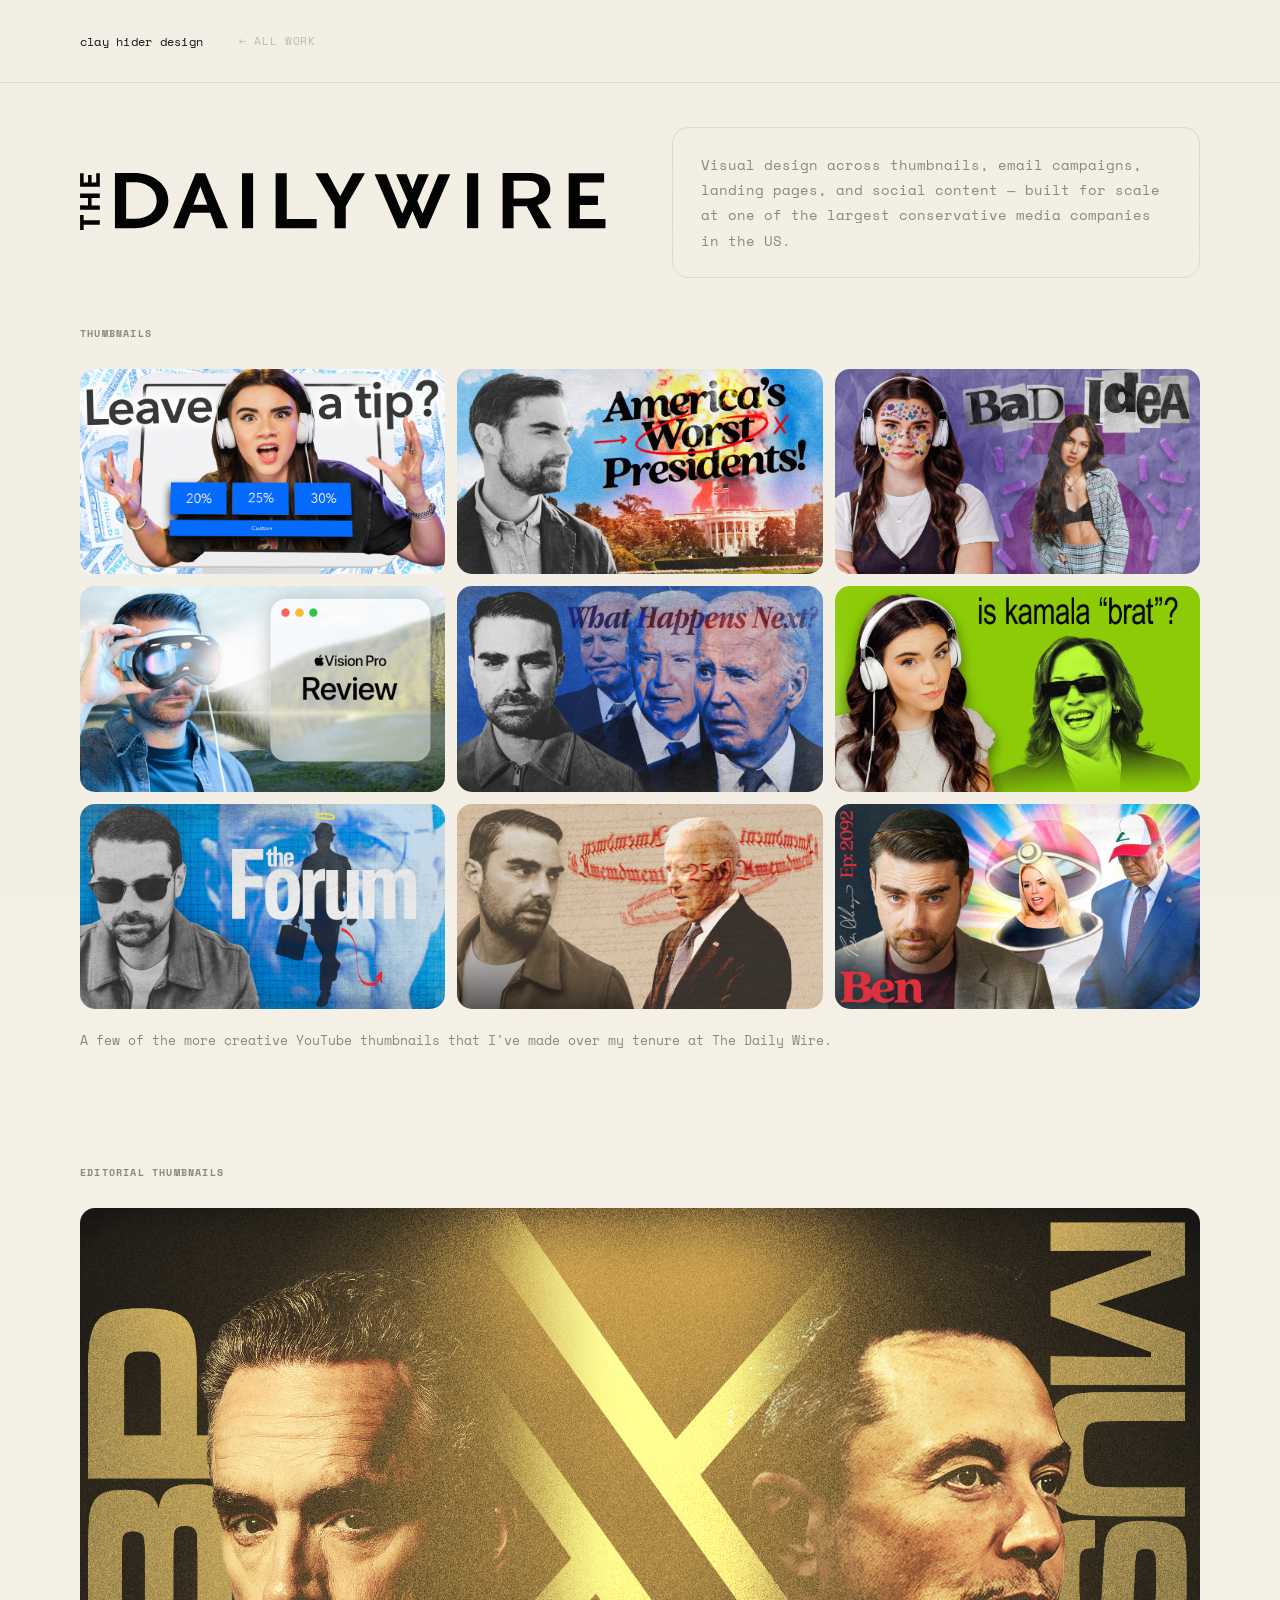
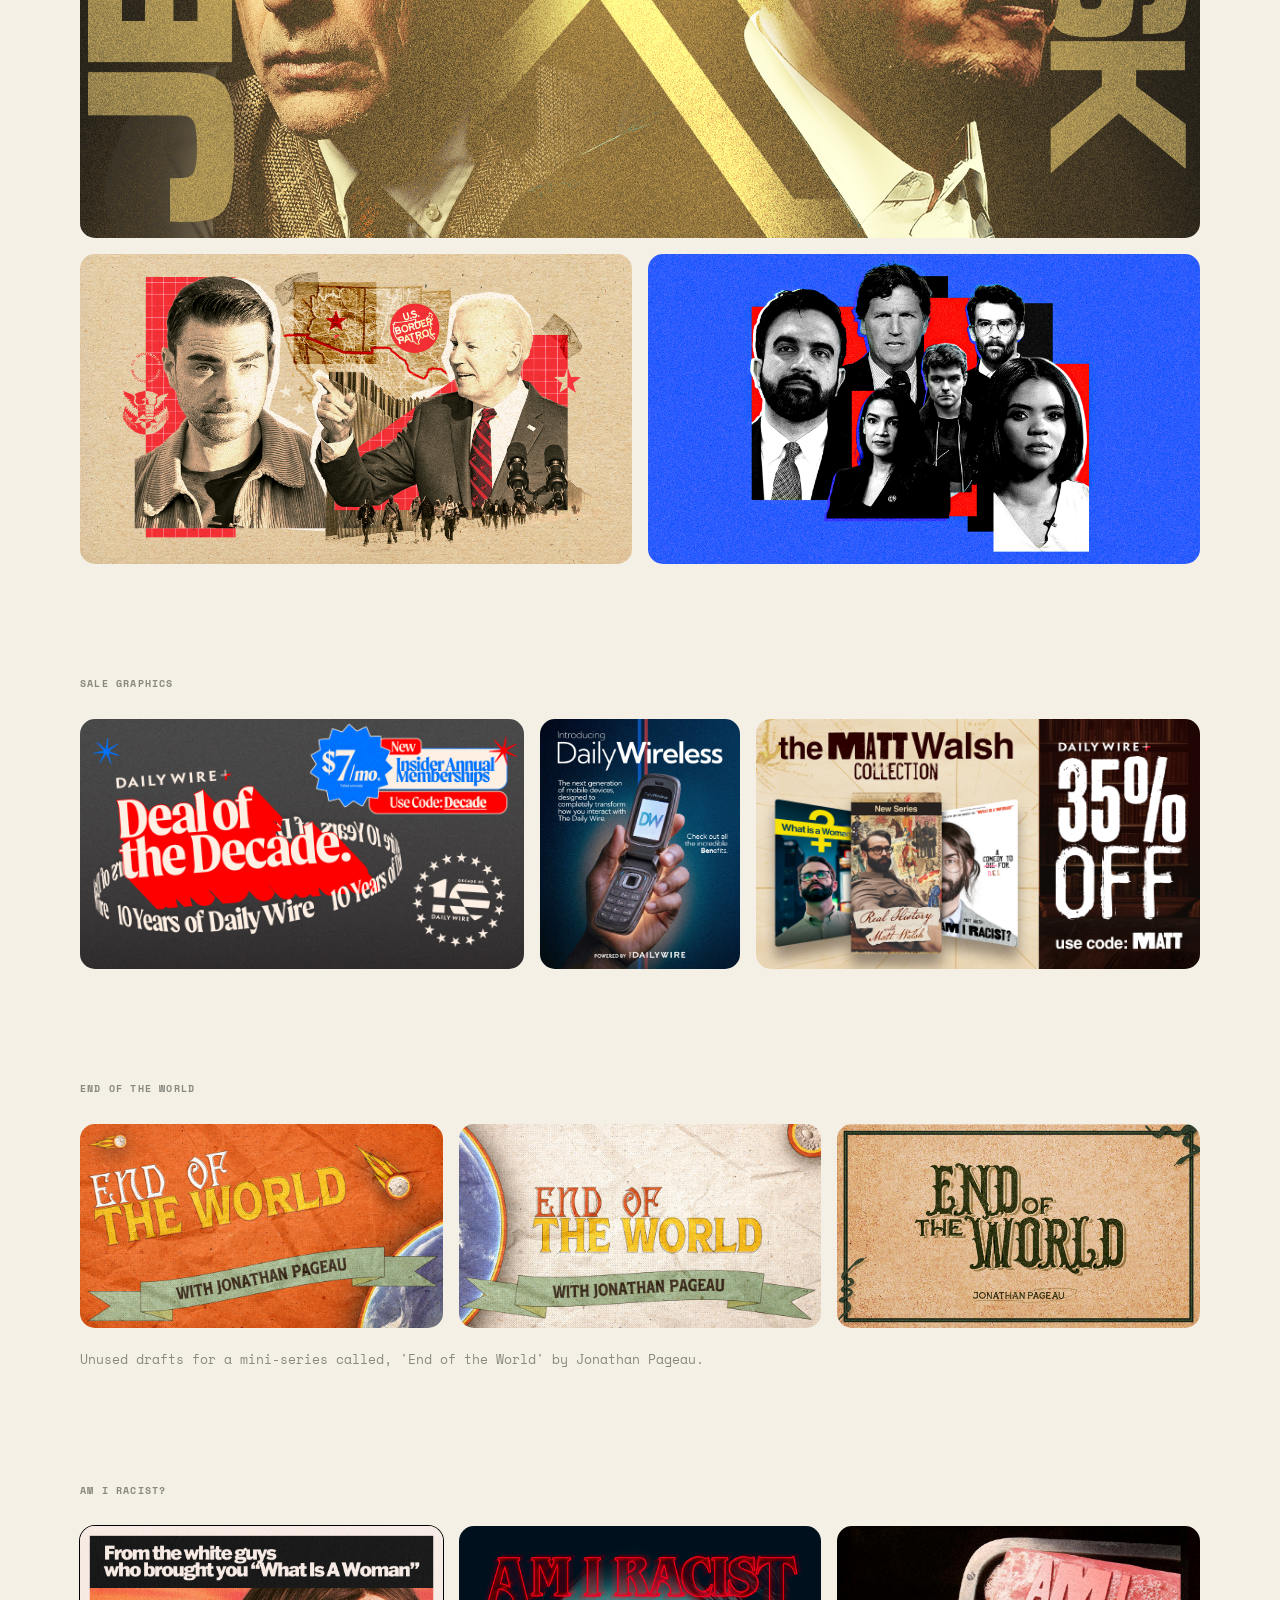
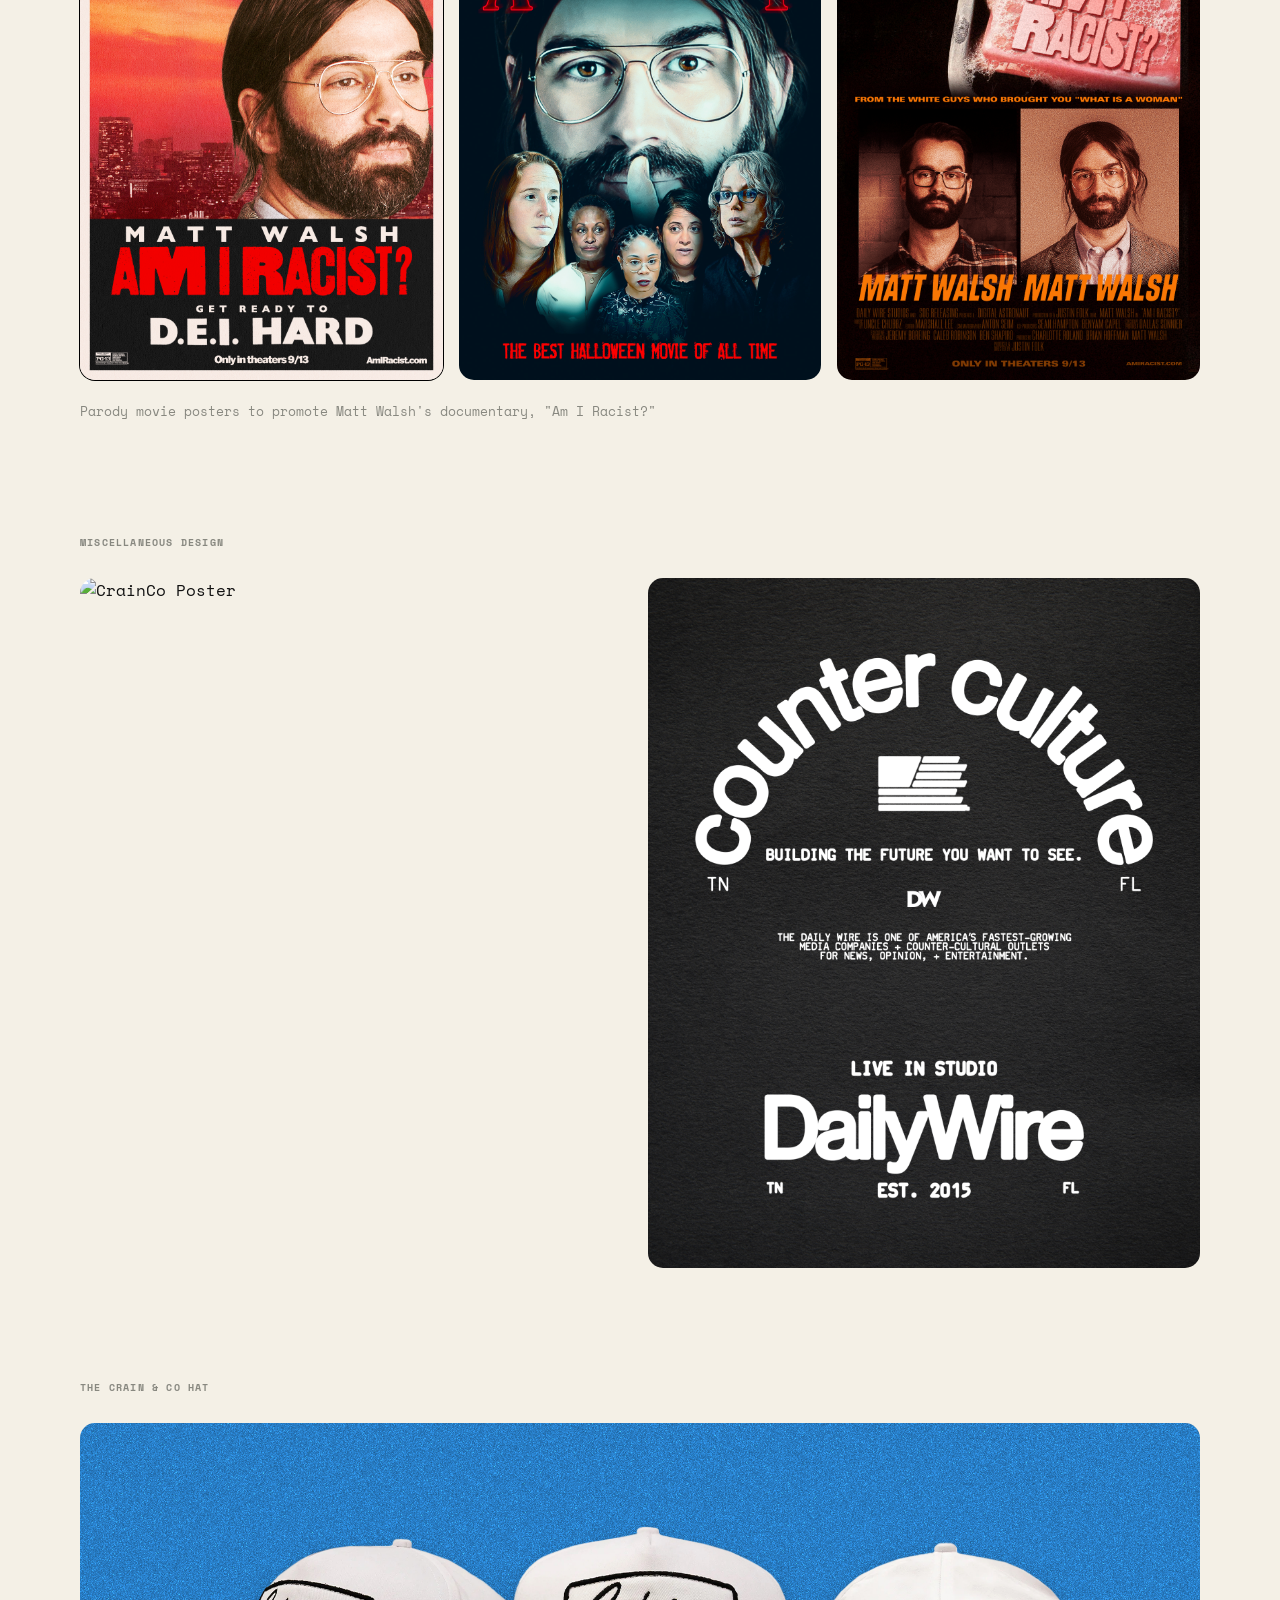
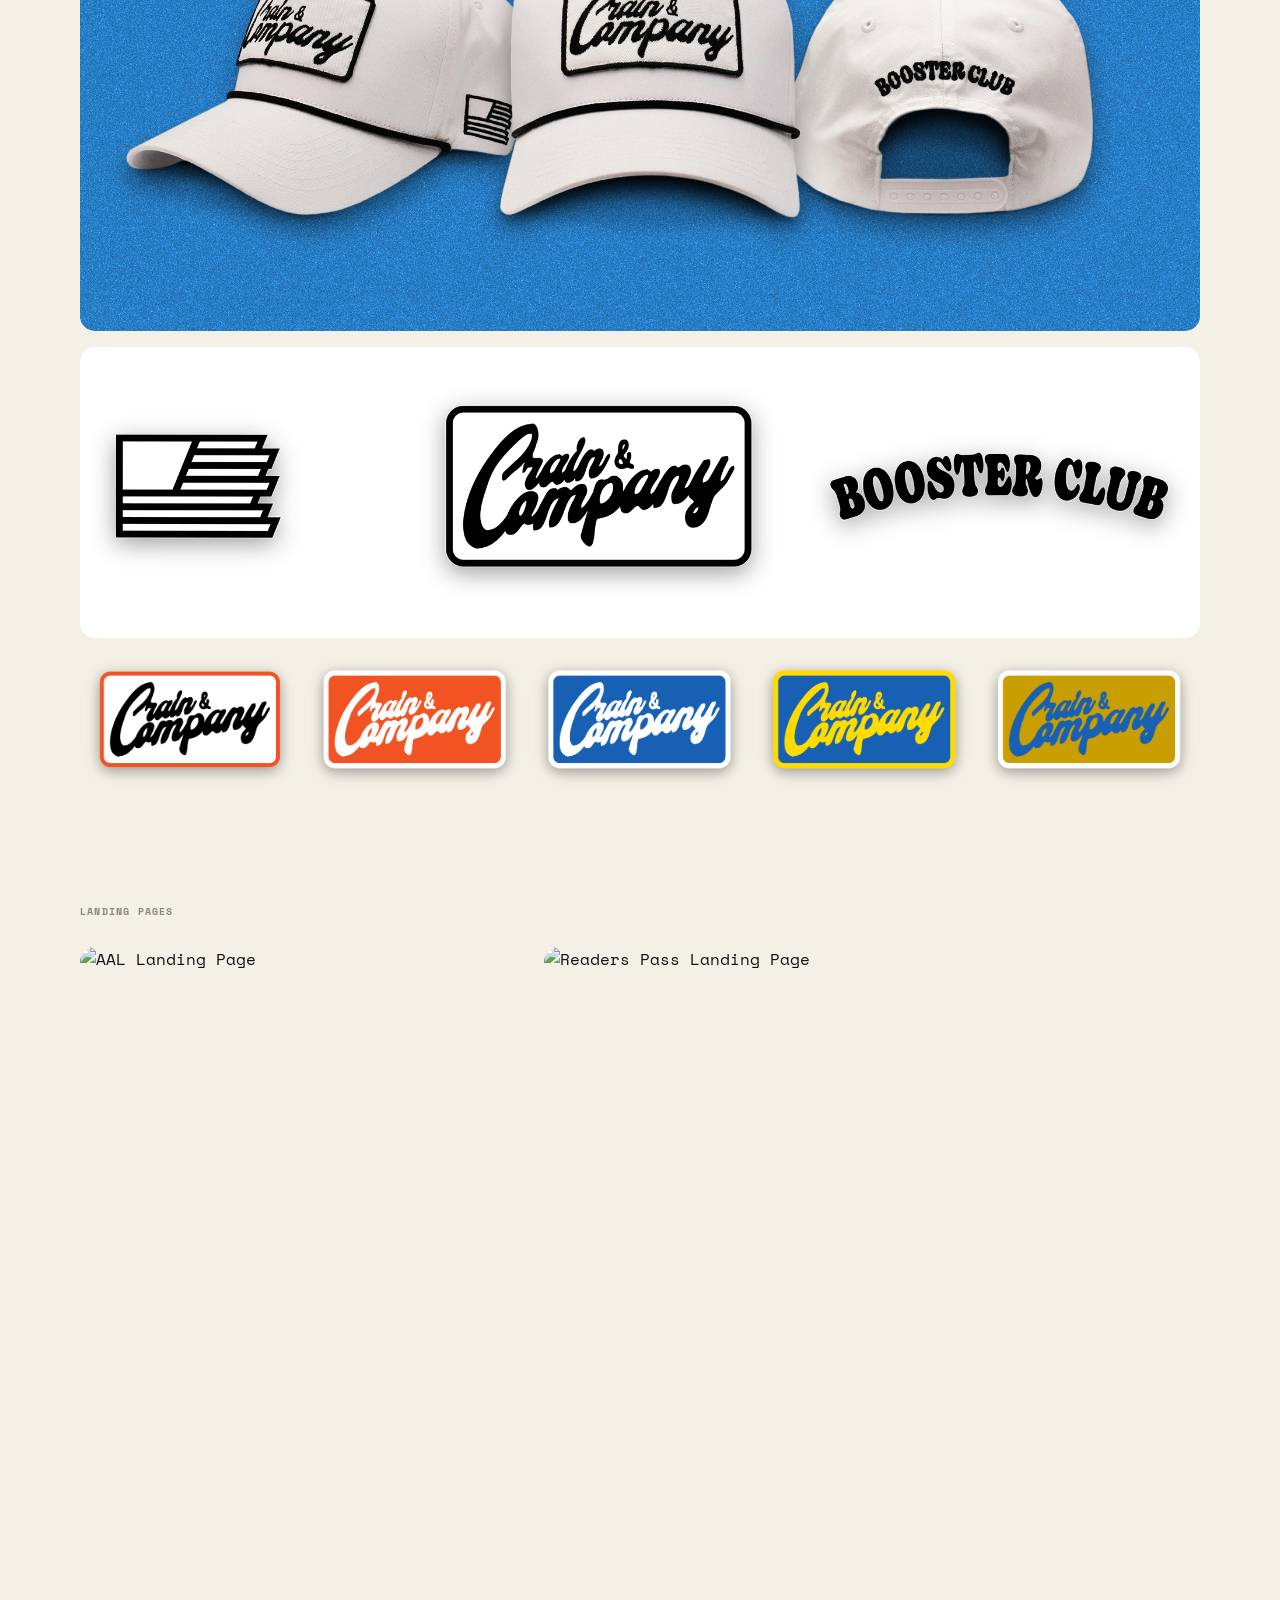
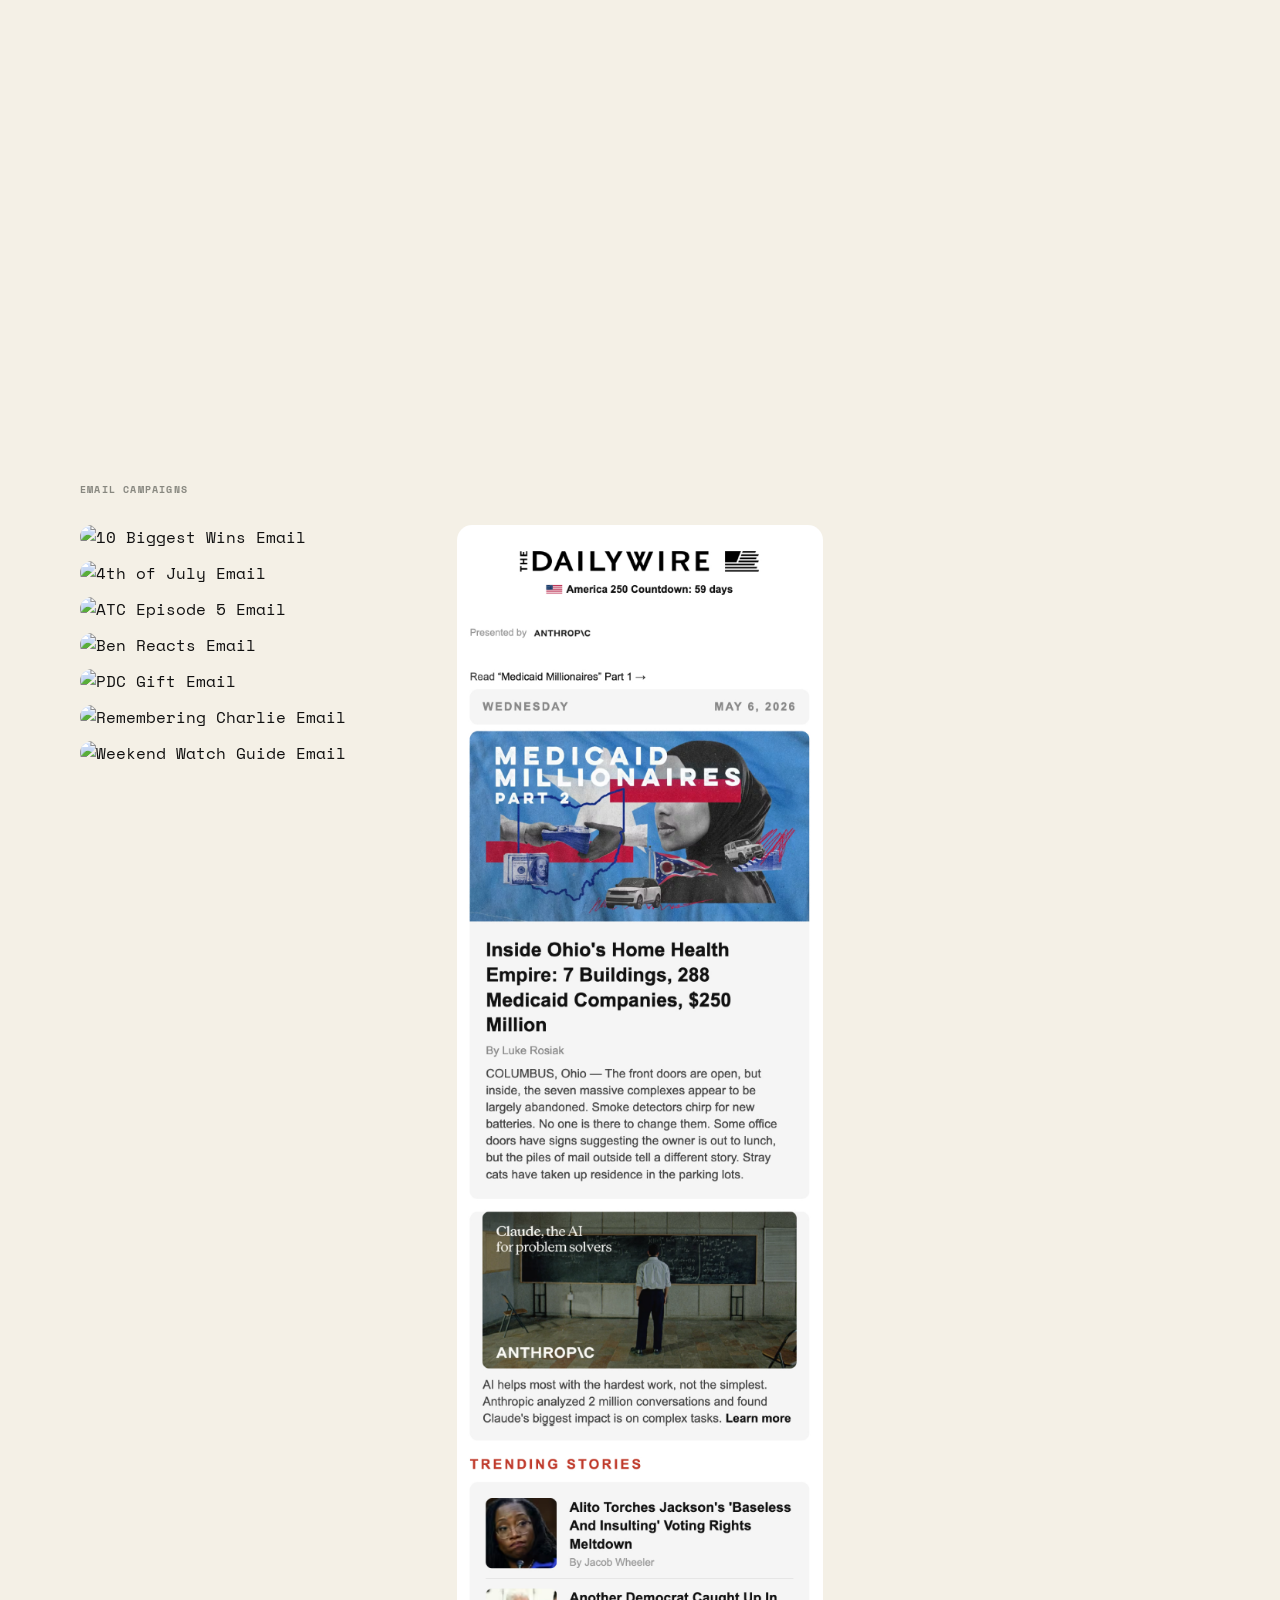
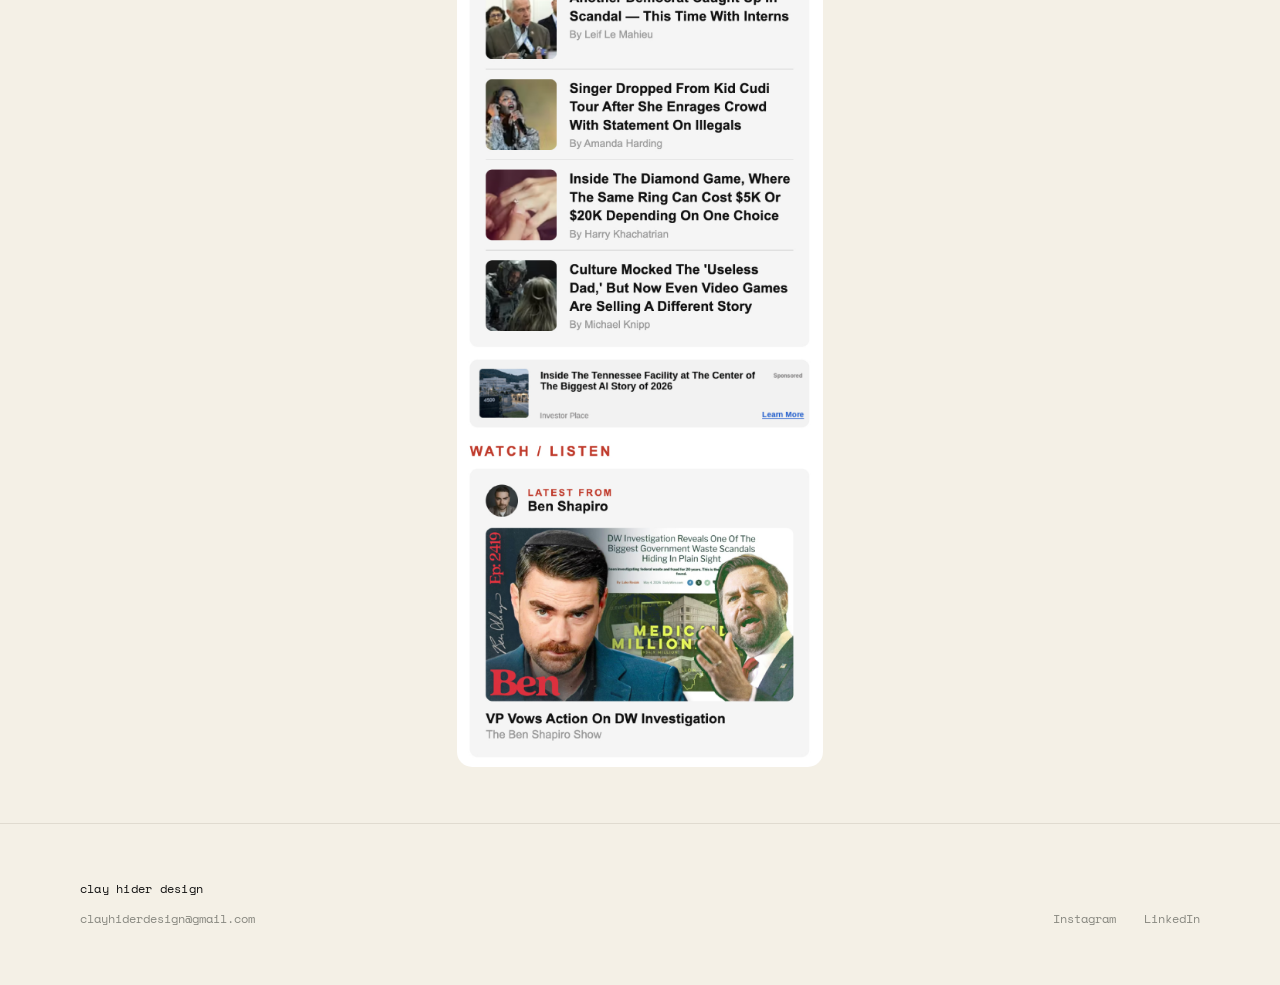
==== Daily-Wire/index.html @ 292cbc89 "05/11 Afternoon Edits" ====
<!DOCTYPE html>
<html lang="en">
<head>
  <meta charset="UTF-8">
  <meta name="viewport" content="width=device-width, initial-scale=1.0">
  <title>The Daily Wire — clay hider design</title>
  <link rel="stylesheet" href="../style.css?v=20">
</head>
<body>

  <nav>
    <div class="container">
      <div class="nav-left">
        <a href="../" class="nav-logo">clay hider design</a>
        <a href="../" class="nav-back">&#8592; All Work</a>
      </div>
    </div>
  </nav>

  <!-- Hero -->
  <div class="project-hero">
    <div class="container">
      <div class="project-hero-inner">
        <div>
          <img src="../Daily-Wire/DW-New-Logo.svg" alt="The Daily Wire" class="dw-hero-logo">
        </div>
        <div class="project-blurb-box">
          <p class="project-blurb">Visual design across thumbnails, email campaigns, landing pages, and social content — built for scale at one of the largest conservative media companies in the US.</p>
        </div>
      </div>
    </div>
  </div>

  <!-- Thumbnails -->
  <div class="project-section" id="thumbnails">
    <div class="container">
      <p class="section-label">Thumbnails</p>
      <div class="thumb-grid">
        <img src="../Daily-Wire/Thumbnails/BC-Tip%3F.jpg" alt="BC Tip" class="lb-trigger" data-gallery="thumbnails">
        <img src="../Daily-Wire/Thumbnails/FACTS%20-%20Ep%2010%20Worst%20Presidents-v2.jpg" alt="FACTS Worst Presidents" class="lb-trigger" data-gallery="thumbnails">
        <img src="../Daily-Wire/Thumbnails/BC-OliviaRodrigo.jpg" alt="BC Olivia Rodrigo" class="lb-trigger" data-gallery="thumbnails">
        <img src="../Daily-Wire/Thumbnails/BSS-AppleVision-v2.jpg" alt="BSS Apple Vision" class="lb-trigger" data-gallery="thumbnails">
        <img src="../Daily-Wire/Thumbnails/FACTS-Biden-v2.jpg" alt="FACTS Biden" class="lb-trigger" data-gallery="thumbnails">
        <img src="../Daily-Wire/Thumbnails/BC-brat.jpg" alt="BC Brat" class="lb-trigger" data-gallery="thumbnails">
        <img src="../Daily-Wire/Thumbnails/FACTS%20-%20Ep%209%20WEF-V1.jpg" alt="FACTS WEF" class="lb-trigger" data-gallery="thumbnails">
        <img src="../Daily-Wire/Thumbnails/FACTS-25thAmendment-v1.jpg" alt="FACTS 25th Amendment" class="lb-trigger" data-gallery="thumbnails">
        <img src="../Daily-Wire/Thumbnails/BSS-2092-v1.jpg" alt="BSS 2092" class="lb-trigger" data-gallery="thumbnails">
      </div>
      <p class="section-desc">A few of the more creative YouTube thumbnails that I've made over my tenure at The Daily Wire.</p>
    </div>
  </div>

  <!-- Editorial Thumbnails -->
  <div class="project-section">
    <div class="container">
      <p class="section-label">Editorial Thumbnails</p>
      <img src="../Daily-Wire/Other%20Designs/JBPxMusk-16x9.jpg" alt="JBP x Musk" class="lb-trigger" data-gallery="editorial" style="margin-bottom: 16px;">
      <div class="grid-2">
        <img src="../Daily-Wire/Thumbnails/BSS-BorderEdit-v1.jpg" alt="BSS Border Edit" class="lb-trigger" data-gallery="editorial" style="margin-bottom: 0;">
        <img src="../Daily-Wire/Thumbnails/BSS-050626.jpg" alt="BSS 050626" class="lb-trigger" data-gallery="editorial" style="margin-bottom: 0;">
      </div>
    </div>
  </div>

  <!-- Sale Graphics -->
  <div class="project-section">
    <div class="container">
      <p class="section-label">Sale Graphics</p>
      <div class="scroll-section">
        <button class="scroll-arrow prev" aria-label="Previous">&#8249;</button>
        <div class="scroll-row sale-scroll-row" style="display: flex; gap: 16px;">
          <img src="../Daily-Wire/Other%20Designs/DOTD-IA-16x9-wCode.jpg" alt="DOTD 16x9" class="lb-trigger" data-gallery="other" style="flex: 80 1 0%; aspect-ratio: 16/9; object-fit: cover; min-width: 0; margin-bottom: 0;">
          <img src="../Daily-Wire/Other%20Designs/DailyWireless-4x5.jpg" alt="Daily Wireless" class="lb-trigger" data-gallery="other" style="flex: 36 1 0%; aspect-ratio: 4/5; object-fit: cover; min-width: 0; margin-bottom: 0;">
          <img src="../Daily-Wire/Other%20Designs/MW-Bundle-Sale2.png" alt="MW Bundle Sale" class="lb-trigger" data-gallery="other" style="flex: 80 1 0%; aspect-ratio: 16/9; object-fit: cover; min-width: 0; margin-bottom: 0;">
        </div>
        <button class="scroll-arrow next" aria-label="Next">&#8250;</button>
      </div>
    </div>
  </div>

  <!-- End of the World -->
  <div class="project-section">
    <div class="container">
      <p class="section-label">End of the World</p>
      <div class="scroll-section">
        <button class="scroll-arrow prev" aria-label="Previous">&#8249;</button>
        <div class="grid-3 scroll-row">
          <img src="../Daily-Wire/Other%20Designs/EOTW_V1_EDIT1.jpg" alt="End of the World V1" class="lb-trigger" data-gallery="other" style="margin-bottom: 0;">
          <img src="../Daily-Wire/Other%20Designs/EOTW_V1_EDIT3.jpg" alt="End of the World V1 Edit 3" class="lb-trigger" data-gallery="other" style="margin-bottom: 0;">
          <img src="../Daily-Wire/Other%20Designs/EOTW_V2.jpg" alt="End of the World V2" class="lb-trigger" data-gallery="other" style="margin-bottom: 0;">
        </div>
        <button class="scroll-arrow next" aria-label="Next">&#8250;</button>
      </div>
      <p class="section-desc">Unused drafts for a mini-series called, 'End of the World' by Jonathan Pageau.</p>
    </div>
  </div>

  <!-- Am I Racist? -->
  <div class="project-section">
    <div class="container">
      <p class="section-label">Am I Racist?</p>
      <div class="scroll-section">
        <button class="scroll-arrow prev" aria-label="Previous">&#8249;</button>
        <div class="grid-3 scroll-row">
          <img src="../Daily-Wire/Other%20Designs/AIR-DEIHard-4x5.jpg" alt="AIR DEI Hard" class="lb-trigger" data-gallery="other" style="margin-bottom: 0; box-shadow: 0 0 0 1px #000;">
          <img src="../Daily-Wire/Other%20Designs/AIR-StrangerThings-4x5.jpg" alt="AIR Stranger Things" class="lb-trigger" data-gallery="other" style="margin-bottom: 0;">
          <img src="../Daily-Wire/Other%20Designs/AIR-FightClub-4x5.jpg" alt="AIR Fight Club" class="lb-trigger" data-gallery="other" style="margin-bottom: 0;">
        </div>
        <button class="scroll-arrow next" aria-label="Next">&#8250;</button>
      </div>
      <p class="section-desc">Parody movie posters to promote Matt Walsh's documentary, "Am I Racist?"</p>
    </div>
  </div>

  <!-- Miscellaneous -->
  <div class="project-section">
    <div class="container">
      <p class="section-label">Miscellaneous Design</p>
      <div class="grid-2">
        <img src="../Daily-Wire/Other%20Designs/CrainCo-Poster-4x5.jpg" alt="CrainCo Poster" class="lb-trigger" data-gallery="other" style="margin-bottom: 0;">
        <img src="../Daily-Wire/Other%20Designs/DW-CounterCulture.jpg" alt="DW Counter Culture" class="lb-trigger" data-gallery="other" style="margin-bottom: 0;">
      </div>
    </div>
  </div>

  <!-- Crain & Co -->
  <div class="project-section" id="crain-co">
    <div class="container">
      <p class="section-label">The Crain &amp; Co Hat</p>
      <img src="../Daily-Wire/Crain%20%26%20Co%20Hat%20Design/CrainCo-Mockup.png" alt="Crain &amp; Co Hat Mockup" class="project-img-full lb-trigger" data-gallery="other" style="margin-bottom: 16px;">
      <img src="../Daily-Wire/Crain%20%26%20Co%20Hat%20Design/CrainCo-Logos.png" alt="Crain &amp; Co Logos" class="project-img-full lb-trigger" data-gallery="other" style="margin-bottom: 16px;">
      <img src="../Daily-Wire/Crain%20%26%20Co%20Hat%20Design/CrainCo-Colors.png" alt="Crain &amp; Co Colors" class="project-img-full lb-trigger" data-gallery="other">
    </div>
  </div>

  <!-- Landing Pages -->
  <div class="project-section">
    <div class="container">
      <p class="section-label">Landing Pages</p>
      <div style="display: flex; gap: 16px;">
        <img src="../Daily-Wire/Landing%20Pages/AAL-LandingPage.png" alt="AAL Landing Page" class="lb-trigger" data-gallery="landing" style="flex: 4379 1 0%; aspect-ratio: 0.4379; object-fit: cover; min-width: 0; margin-bottom: 0;">
        <img src="../Daily-Wire/Landing%20Pages/ReadersPass-LandingPage.png" alt="Readers Pass Landing Page" class="lb-trigger" data-gallery="landing" style="flex: 6414 1 0%; aspect-ratio: 0.6414; object-fit: cover; min-width: 0; margin-bottom: 0;">
      </div>
    </div>
  </div>

  <!-- Email Campaigns -->
  <div class="project-section" id="emails">
    <div class="container">
      <p class="section-label">Email Campaigns</p>
      <div class="masonry-grid">
        <img src="../Daily-Wire/Emails/10-Biggest-Wins-Email1.png" alt="10 Biggest Wins Email" class="lb-trigger" data-gallery="emails">
        <img src="../Daily-Wire/Emails/4th%20of%20July%20-%200707%209am.png" alt="4th of July Email" class="lb-trigger" data-gallery="emails">
        <img src="../Daily-Wire/Emails/ATC-Ep5-Email.png" alt="ATC Episode 5 Email" class="lb-trigger" data-gallery="emails">
        <img src="../Daily-Wire/Emails/BenReacts-0623-Email.png" alt="Ben Reacts Email" class="lb-trigger" data-gallery="emails">
        <img src="../Daily-Wire/Emails/PDC-Ep1%2B2-Gift.png" alt="PDC Gift Email" class="lb-trigger" data-gallery="emails">
        <img src="../Daily-Wire/Emails/Remembering-Charlie-v1.png" alt="Remembering Charlie Email" class="lb-trigger" data-gallery="emails">
        <img src="../Daily-Wire/Emails/Weekend%20Watch%20Guide%2009-06.png" alt="Weekend Watch Guide Email" class="lb-trigger" data-gallery="emails">
        <img src="../Daily-Wire/Emails/DW-Newsletter.png" alt="DW Newsletter" class="lb-trigger" data-gallery="emails">
      </div>
    </div>
  </div>

  <!-- Footer -->
  <footer>
    <div class="container">
      <div>
        <span class="footer-name">clay hider design</span>
        <a href="mailto:clayhiderdesign@gmail.com" class="footer-email">clayhiderdesign@gmail.com</a>
      </div>
      <ul class="footer-links">
        <li><a href="https://www.instagram.com/clayhider/" target="_blank" rel="noopener">Instagram</a></li>
        <li><a href="https://www.linkedin.com/in/clay-hider" target="_blank" rel="noopener">LinkedIn</a></li>
      </ul>
    </div>
  </footer>

  <!-- Lightbox -->
  <div id="lightbox">
    <div id="lb-overlay"></div>
    <button id="lb-close">&#215;</button>
    <button id="lb-prev">&#8249;</button>
    <button id="lb-next">&#8250;</button>
    <img id="lb-img" src="" alt="">
  </div>

  <script>
    (function () {
      // ── Lightbox ──
      var lb      = document.getElementById('lightbox');
      var lbImg   = document.getElementById('lb-img');
      var lbClose = document.getElementById('lb-close');
      var lbPrev  = document.getElementById('lb-prev');
      var lbNext  = document.getElementById('lb-next');

      var galleries = {};
      document.querySelectorAll('.lb-trigger').forEach(function (img) {
        var g = img.dataset.gallery;
        if (!galleries[g]) galleries[g] = [];
        galleries[g].push(img);
      });

      var currentGallery = [];
      var currentIndex   = 0;

      function open(gallery, index) {
        currentGallery = gallery;
        currentIndex   = index;
        lbImg.src      = currentGallery[currentIndex].src;
        lb.style.display = 'flex';
        document.body.style.overflow = 'hidden';
      }

      function close() {
        lb.style.display = 'none';
        document.body.style.overflow = '';
        lbImg.src = '';
      }

      function step(dir) {
        currentIndex = (currentIndex + dir + currentGallery.length) % currentGallery.length;
        lbImg.src    = currentGallery[currentIndex].src;
      }

      Object.keys(galleries).forEach(function (key) {
        galleries[key].forEach(function (img, i) {
          img.addEventListener('click', function () { open(galleries[key], i); });
        });
      });

      document.getElementById('lb-overlay').addEventListener('click', close);
      lbClose.addEventListener('click', close);
      lbPrev.addEventListener('click', function () { step(-1); });
      lbNext.addEventListener('click', function () { step(1); });

      document.addEventListener('keydown', function (e) {
        if (lb.style.display !== 'flex') return;
        if (e.key === 'Escape')      close();
        if (e.key === 'ArrowLeft')   step(-1);
        if (e.key === 'ArrowRight')  step(1);
      });

      // ── Scroll section arrows ──
      document.querySelectorAll('.scroll-section').forEach(function (section) {
        var row  = section.querySelector('.scroll-row');
        var prev = section.querySelector('.prev');
        var next = section.querySelector('.next');
        if (!row || !prev || !next) return;

        function scrollAmt() {
          var first = row.querySelector('img');
          return first ? first.getBoundingClientRect().width + 12 : row.offsetWidth * 0.8;
        }

        prev.addEventListener('click', function () {
          row.scrollBy({ left: -scrollAmt(), behavior: 'smooth' });
        });
        next.addEventListener('click', function () {
          row.scrollBy({ left: scrollAmt(), behavior: 'smooth' });
        });
      });
    })();
  </script>

</body>
</html>
---- style.css ----
@import url('https://fonts.googleapis.com/css2?family=Space+Mono:wght@400;700&display=swap');

*, *::before, *::after {
  box-sizing: border-box;
  margin: 0;
  padding: 0;
}

:root {
  --bg: #F4F0E6;
  --text: #111111;
  --muted: #888880;
  --placeholder: #D8D3C8;
  --placeholder-dark: #C2BDB2;
  --border: #E0DBD0;
}

html {
  font-family: 'Space Mono', monospace;
  background: var(--bg);
  color: var(--text);
  -webkit-font-smoothing: antialiased;
  -moz-osx-font-smoothing: grayscale;
  scroll-behavior: smooth;
}

body {
  min-height: 100vh;
}

/* Grain overlay */
body::after {
  content: '';
  position: fixed;
  inset: 0;
  pointer-events: none;
  z-index: 9999;
  opacity: 0.04;
  background-image: url("data:image/svg+xml,<svg xmlns='http://www.w3.org/2000/svg' width='256' height='256'><filter id='n'><feTurbulence type='fractalNoise' baseFrequency='0.75' numOctaves='4' stitchTiles='stitch'/></filter><rect width='256' height='256' filter='url(%23n)'/></svg>");
}

.container {
  max-width: 1280px;
  margin: 0 auto;
  padding: 0 80px;
}

/* ── Nav ── */
nav {
  padding: 28px 0;
  border-bottom: 1px solid var(--border);
}

nav .container {
  display: flex;
  justify-content: space-between;
  align-items: center;
}

.nav-logo {
  font-size: 12px;
  font-weight: 400;
  letter-spacing: 0.02em;
  text-decoration: none;
  color: var(--text);
  text-transform: lowercase;
}

.nav-links {
  display: flex;
  gap: 36px;
  list-style: none;
}

.nav-links a {
  font-size: 12px;
  font-weight: 400;
  color: var(--muted);
  text-decoration: none;
  transition: color 0.2s ease;
}

.nav-links a:hover { color: var(--text); }

/* ── Labels ── */
.eyebrow {
  font-size: 10px;
  font-weight: 400;
  letter-spacing: 0.12em;
  text-transform: uppercase;
  color: var(--muted);
}

/* ── Hero ── */
.hero {
  padding: 56px 0 0;
}

.hero-text {
  padding-bottom: 36px;
}

.hero .eyebrow {
  margin-bottom: 20px;
}

.hero-name {
  font-size: clamp(48px, 6vw, 88px);
  font-weight: 700;
  letter-spacing: -0.02em;
  line-height: 1.0;
  margin-bottom: 28px;
  text-transform: lowercase;
}

.hero-bio {
  font-size: 13px;
  font-weight: 400;
  color: var(--muted);
  max-width: 360px;
  line-height: 1.9;
}

/* ── Card Hero ── */
.hero-cards-outer {
  margin-right: -80px;
  -webkit-mask-image: linear-gradient(to right, black calc(100% - 80px), transparent 100%);
  mask-image: linear-gradient(to right, black calc(100% - 80px), transparent 100%);
}

.hero-cards {
  display: flex;
  gap: 14px;
  overflow-x: auto;
  scroll-snap-type: x mandatory;
  -webkit-overflow-scrolling: touch;
  scrollbar-width: none;
  padding: 20px 80px 48px 0;
}

.hero-cards::-webkit-scrollbar { display: none; }

.hc-card {
  flex: 0 0 260px;
  scroll-snap-align: start;
  background: #fff;
  border: 1.5px solid rgba(0,0,0,0.13);
  border-radius: 18px;
  padding: 10px 10px 13px;
  text-decoration: none;
  color: var(--text);
  display: block;
  transition: transform 0.4s cubic-bezier(0.23, 1, 0.32, 1);
  will-change: transform;
}

.hc-photo {
  border-radius: 10px;
  overflow: hidden;
  width: 100%;
  aspect-ratio: 4 / 3;
}

.hc-photo img {
  width: 100%;
  height: 100%;
  object-fit: cover;
  display: block;
  transition: transform 0.45s cubic-bezier(0.23, 1, 0.32, 1);
}


.hc-label {
  display: block;
  font-size: 10px;
  font-weight: 700;
  letter-spacing: 0.06em;
  text-transform: uppercase;
  text-align: center;
  margin-top: 9px;
  color: var(--text);
  white-space: nowrap;
  overflow: hidden;
  text-overflow: ellipsis;
}

/* ── Pile (kept for later) ── */
.hero-pile {
  position: relative;
  height: 520px;
  cursor: default;
}

.pile-card {
  position: absolute;
  left: var(--x);
  top: var(--y);
  width: var(--w);
  aspect-ratio: var(--aspect);
  z-index: var(--z);
  transform: rotate(var(--rot));
  transform-origin: center center;
  transition:
    transform 0.4s cubic-bezier(0.23, 1, 0.32, 1),
    box-shadow 0.4s cubic-bezier(0.23, 1, 0.32, 1);
  text-decoration: none;
  color: var(--text);
  display: block;
}

.pile-card:hover {
  transform: rotate(calc(var(--rot) * 0.15)) scale(1.07) translateY(-6px);
  z-index: 100;
  box-shadow: 0 20px 60px rgba(0, 0, 0, 0.14);
}

.pile-card-face {
  width: 100%;
  height: 100%;
  background: var(--placeholder);
  border-radius: 15px;
  object-fit: cover;
  display: block;
}

.pile-card-label {
  display: block;
  margin-top: 7px;
  font-size: 10px;
  letter-spacing: 0.06em;
  color: var(--muted);
  white-space: nowrap;
  overflow: hidden;
  text-overflow: ellipsis;
  opacity: 0;
  transform: translateY(4px);
  transition: opacity 0.3s ease, transform 0.3s ease;
}

.pile-card:hover .pile-card-label {
  opacity: 1;
  transform: translateY(0);
}

/* ── Sections ── */
.section {
  padding: 48px 0;
}

.section-header {
  display: flex;
  align-items: center;
  justify-content: space-between;
  margin-bottom: 40px;
}

/* ── Project Cards ── */
.projects-grid {
  display: grid;
  grid-template-columns: 1fr;
  gap: 12px;
}

.project-card {
  text-decoration: none;
  color: var(--text);
  display: block;
  cursor: pointer;
}

.card-thumb-wrap {
  position: relative;
  border-radius: 15px;
  overflow: hidden;
}

.card-thumb {
  background: var(--placeholder);
  width: 100%;
  height: 220px;
  margin-bottom: 0;
  border-radius: 0;
  transition: transform 0.4s cubic-bezier(0.23, 1, 0.32, 1);
  display: block;
  object-fit: cover;
}

.project-card:hover .card-thumb {
  transform: scale(1.03);
}

.card-overlay {
  position: absolute;
  bottom: 0;
  left: 0;
  right: 0;
  padding: 28px 20px 20px;
  background: linear-gradient(to top, rgba(0,0,0,0.72) 0%, transparent 100%);
}

.card-meta {
  font-size: 10px;
  font-weight: 400;
  letter-spacing: 0.1em;
  text-transform: uppercase;
  color: rgba(255, 255, 255, 0.6);
  margin-bottom: 5px;
}

.card-title {
  font-size: 14px;
  font-weight: 700;
  letter-spacing: 0;
  line-height: 1.4;
  color: #fff;
}

/* ── Logo Grid ── */
.logo-grid {
  display: grid;
  grid-template-columns: repeat(3, 1fr);
  gap: 12px;
  max-width: 920px;
  margin: 0 auto;
}

.logo-cell {
  border-radius: 15px;
  aspect-ratio: 1;
  display: flex;
  align-items: center;
  justify-content: center;
  padding: 52px;
  overflow: hidden;
  transition: transform 0.25s ease;
  cursor: default;
}

.logo-cell:hover {
  transform: scale(1.05);
}

.logo-img {
  width: 100%;
  height: 100%;
  object-fit: contain;
  mix-blend-mode: multiply;
}

/* ── Footer ── */
footer {
  padding: 56px 0;
  border-top: 1px solid var(--border);
}

footer .container {
  display: flex;
  justify-content: space-between;
  align-items: flex-end;
}

.footer-name {
  font-size: 12px;
  font-weight: 400;
  letter-spacing: 0.02em;
  text-transform: lowercase;
  display: block;
  margin-bottom: 8px;
}

.footer-email {
  font-size: 12px;
  color: var(--muted);
  text-decoration: none;
  transition: color 0.2s;
}

.footer-email:hover { color: var(--text); }

.footer-links {
  display: flex;
  gap: 28px;
  list-style: none;
}

.footer-links a {
  font-size: 12px;
  color: var(--muted);
  text-decoration: none;
  transition: color 0.2s;
}

.footer-links a:hover { color: var(--text); }

/* ── Project Pages ── */
.project-hero {
  padding: 44px 0 48px;
}

.project-section {
  padding: 40px 0;
}

.project-hero + .project-section {
  padding-top: 0;
}

/* ── Nav back link (project pages) ── */
.nav-left {
  display: flex;
  align-items: center;
  gap: 24px;
}

.nav-back {
  font-size: 11px;
  letter-spacing: 0.06em;
  text-transform: uppercase;
  color: var(--muted);
  text-decoration: none;
  padding: 5px 12px;
  border-radius: 20px;
  opacity: 0.5;
  transition: background 0.2s ease, color 0.2s ease, opacity 0.2s ease;
}

.nav-back:hover {
  background: rgba(0, 0, 0, 0.07);
  color: var(--text);
  opacity: 1;
}

/* ── Project hero two-column ── */
.project-hero-inner {
  display: grid;
  grid-template-columns: 1fr 1fr;
  gap: 64px;
  align-items: center;
}

.back-link {
  display: inline-flex;
  align-items: center;
  gap: 8px;
  font-size: 12px;
  color: var(--muted);
  text-decoration: none;
  margin-bottom: 56px;
  transition: color 0.2s;
}

.back-link:hover { color: var(--text); }

.project-title {
  font-size: clamp(52px, 7.5vw, 96px);
  font-weight: 700;
  letter-spacing: -0.02em;
  line-height: 1.05;
  margin-bottom: 28px;
}

.project-blurb {
  font-size: 14px;
  color: var(--muted);
  max-width: 520px;
  line-height: 1.8;
}

/* DW hero logo */
.dw-hero-logo {
  display: block;
  width: 100%;
  height: auto;
}

/* RH hero logo */
.rh-hero-logo {
  display: block;
  width: 100%;
  max-width: 280px;
  height: auto;
}

/* TC hero logo */
.tc-hero-logo {
  display: block;
  height: 48px;
  width: auto;
  max-width: 100%;
}

/* PBEC hero logo */
.pbec-hero-logo {
  display: block;
  height: 64px;
  width: auto;
  max-width: 100%;
}

/* Outlined blurb box */
.project-blurb-box {
  border: 1px solid var(--border);
  border-radius: 16px;
  padding: 24px 28px;
}

.project-section {
  padding: 56px 0;
}

.section-label {
  font-size: 10px;
  font-weight: 700;
  letter-spacing: 0.12em;
  text-transform: uppercase;
  color: var(--muted);
  margin-bottom: 28px;
}

/* Placeholder shapes */
.ph-full {
  background: var(--placeholder);
  width: 100%;
  aspect-ratio: 16 / 9;
  border-radius: 15px;
}

.ph-43 {
  background: var(--placeholder);
  width: 100%;
  aspect-ratio: 4 / 3;
  border-radius: 15px;
}

.ph-11 {
  background: var(--placeholder);
  width: 100%;
  aspect-ratio: 1;
  border-radius: 15px;
}

.ph-tall {
  background: var(--placeholder);
  width: 100%;
  aspect-ratio: 9 / 16;
  border-radius: 15px;
}

.grid-2 {
  display: grid;
  grid-template-columns: 1fr 1fr;
  gap: 16px;
}

.grid-3 {
  display: grid;
  grid-template-columns: repeat(3, 1fr);
  gap: 16px;
}

/* ── Brand Foundation ── */
.brand-marks-panel {
  display: flex;
  align-items: stretch;
  gap: 12px;
  margin-bottom: 40px;
}

.brand-mark-item {
  flex: 1;
  background: #F0E7D6;
  border-radius: 15px;
  padding: 40px 24px 28px;
  display: flex;
  flex-direction: column;
  align-items: center;
  gap: 24px;
}

.brand-mark-img-wrap {
  display: flex;
  align-items: center;
  justify-content: center;
  height: 88px;
  flex: 1;
}

.brand-mark-img {
  max-height: 88px;
  max-width: 140px;
  width: auto;
  filter: brightness(0) saturate(100%) invert(20%) sepia(96%) saturate(700%) hue-rotate(192deg) brightness(90%);
}

.brand-mark-divider {
  display: none;
}

.brand-mark-label {
  font-size: 10px;
  font-weight: 400;
  letter-spacing: 0.1em;
  text-transform: uppercase;
  color: var(--muted);
}

.sub-label {
  font-size: 10px;
  font-weight: 700;
  letter-spacing: 0.12em;
  text-transform: uppercase;
  color: var(--muted);
  margin-bottom: 20px;
}

.brand-colors {
  display: grid;
  grid-template-columns: repeat(4, 1fr);
  gap: 12px;
}

.swatch-block {
  border-radius: 15px;
  aspect-ratio: 4 / 3;
  margin-bottom: 14px;
}

.swatch-name {
  font-size: 11px;
  font-weight: 700;
  letter-spacing: 0.06em;
  text-transform: uppercase;
  margin-bottom: 4px;
}

.swatch-hex {
  font-size: 11px;
  color: var(--muted);
  letter-spacing: 0.04em;
}

.project-img-full {
  width: 100%;
  border-radius: 15px;
  display: block;
  object-fit: cover;
}

.project-img-square {
  width: 100%;
  aspect-ratio: 1;
  border-radius: 15px;
  display: block;
  object-fit: cover;
  object-position: center center;
}

.project-img-story {
  width: 100%;
  aspect-ratio: 9 / 16;
  border-radius: 15px;
  display: block;
  object-fit: cover;
}

.project-img-site {
  width: 100%;
  aspect-ratio: 4 / 3;
  border-radius: 15px;
  display: block;
  object-fit: cover;
  object-position: top center;
}

.texture-item {
  display: flex;
  flex-direction: column;
  gap: 12px;
}

.texture-img {
  width: 100%;
  border-radius: 15px;
  display: block;
}

.icons-banner {
  background: #F0E7D6;
  border-radius: 15px;
  overflow: hidden;
}

.icons-banner-img {
  width: 100%;
  height: auto;
  display: block;
}

.coldbrew-banner {
  border-radius: 15px;
  height: 420px;
  overflow: hidden;
}

.coldbrew-banner-img {
  width: 100%;
  height: 100%;
  object-fit: cover;
  object-position: center 25%;
}

/* ── Thumbnail Grid (left-to-right) ── */
.thumb-grid {
  display: grid;
  grid-template-columns: repeat(3, 1fr);
  gap: 12px;
}

/* ── Masonry Grid (emails) ── */
.masonry-grid {
  columns: 3;
  column-gap: 12px;
}

.lb-trigger {
  width: 100%;
  display: block;
  border-radius: 15px;
  break-inside: avoid;
  cursor: pointer;
  transition: opacity 0.2s ease;
}

.lb-trigger:hover {
  opacity: 0.82;
}

/* masonry grid needs its own spacing */
.masonry-grid .lb-trigger {
  margin-bottom: 12px;
}

/* ── Lightbox ── */
#lightbox {
  display: none;
  position: fixed;
  inset: 0;
  z-index: 10000;
  align-items: center;
  justify-content: center;
}

#lb-overlay {
  position: absolute;
  inset: 0;
  background: rgba(0, 0, 0, 0.9);
}

#lb-img {
  position: relative;
  max-width: 88vw;
  max-height: 88vh;
  border-radius: 12px;
  z-index: 1;
  object-fit: contain;
}

#lb-close {
  position: absolute;
  top: 24px;
  right: 32px;
  z-index: 2;
  background: none;
  border: none;
  color: white;
  font-size: 40px;
  line-height: 1;
  cursor: pointer;
  opacity: 0.7;
  transition: opacity 0.2s;
}

#lb-close:hover { opacity: 1; }

#lb-prev,
#lb-next {
  position: absolute;
  top: 50%;
  transform: translateY(-50%);
  z-index: 2;
  background: rgba(255, 255, 255, 0.12);
  border: none;
  color: white;
  font-size: 36px;
  padding: 14px 20px;
  border-radius: 10px;
  cursor: pointer;
  opacity: 0.7;
  transition: opacity 0.2s, background 0.2s;
  font-family: inherit;
}

#lb-prev:hover,
#lb-next:hover {
  opacity: 1;
  background: rgba(255, 255, 255, 0.22);
}

#lb-prev { left: 28px; }
#lb-next { right: 28px; }

/* ── Section description ── */
.section-desc {
  font-size: 13px;
  color: var(--muted);
  line-height: 1.8;
  margin-top: 20px;
  margin-bottom: 0;
}

/* ── Mixed thumbnail grid (2-3-2-3-2) ── */
.thumb-grid-mixed {
  display: grid;
  grid-template-columns: repeat(6, 1fr);
  gap: 12px;
}

.thumb-grid-mixed img {
  margin-bottom: 0;
  width: 100%;
  display: block;
  border-radius: 15px;
  aspect-ratio: 16/9;
  object-fit: cover;
}

/* 2-wide rows: positions 1, 2, 6, 7, 11, 12 */
.thumb-grid-mixed img:nth-child(1),
.thumb-grid-mixed img:nth-child(2),
.thumb-grid-mixed img:nth-child(6),
.thumb-grid-mixed img:nth-child(7),
.thumb-grid-mixed img:nth-child(11),
.thumb-grid-mixed img:nth-child(12) { grid-column: span 3; }

/* 3-wide rows: positions 3, 4, 5, 8, 9, 10 */
.thumb-grid-mixed img:nth-child(3),
.thumb-grid-mixed img:nth-child(4),
.thumb-grid-mixed img:nth-child(5),
.thumb-grid-mixed img:nth-child(8),
.thumb-grid-mixed img:nth-child(9),
.thumb-grid-mixed img:nth-child(10) { grid-column: span 2; }

/* ── Horizontal scroll sections ── */
.scroll-section {
  position: relative;
}

.scroll-arrow {
  display: none;
  background: none;
  border: none;
  padding: 0;
  cursor: pointer;
}

/* ── Tablet: stack hero ── */
@media (max-width: 960px) {
  .project-hero-inner {
    grid-template-columns: 1fr;
    gap: 32px;
  }
}

/* ── Mobile ── */
@media (max-width: 768px) {
  .container {
    padding: 0 24px;
  }

  .hero {
    padding: 48px 0 0;
  }

  .hero-text {
    padding-bottom: 28px;
  }

  .hero-bio {
    max-width: 100%;
  }

  .hero-cards-outer {
    margin-right: -24px;
    -webkit-mask-image: linear-gradient(to right, black calc(100% - 48px), transparent 100%);
    mask-image: linear-gradient(to right, black calc(100% - 48px), transparent 100%);
  }

  .hero-cards {
    padding: 16px 24px 40px 0;
  }

  .hc-card {
    flex: 0 0 210px;
  }

  .section {
    padding: 40px 0;
  }

  .projects-grid {
    grid-template-columns: 1fr;
    gap: 14px;
  }

  .grid-2 {
    grid-template-columns: 1fr;
  }

  .grid-3 {
    grid-template-columns: 1fr 1fr;
    gap: 12px;
  }

  .logo-grid {
    gap: 8px;
  }

  .logo-cell {
    padding: 18px;
  }

  .brand-marks-panel {
    flex-wrap: wrap;
  }

  .brand-mark-item {
    flex: 1 1 calc(50% - 6px);
  }

  .masonry-grid {
    columns: 2;
  }

  footer .container {
    flex-direction: column;
    align-items: flex-start;
    gap: 36px;
  }

  .project-title {
    font-size: clamp(48px, 12vw, 72px);
  }

  .back-link {
    margin-bottom: 48px;
  }

  /* Center RH logo on mobile */
  .rh-hero-logo {
    max-width: 220px;
    margin: 0 auto;
  }

  /* Tighten project page section spacing */
  .project-section {
    padding: 24px 0;
  }

  .project-hero {
    padding: 36px 0 36px;
  }

  /* DW logo: extra padding on mobile so it reads smaller */
  .dw-hero-logo {
    padding: 12px 24px;
  }

  /* Poster scroll: portrait cards preserve 9:16 ratio */
  .poster-scroll-row > img {
    width: 52% !important;
    height: auto !important;
    flex: 0 0 52% !important;
    aspect-ratio: 9 / 16 !important;
    object-fit: cover !important;
    scroll-snap-stop: always;
  }

  /* DW thumbnails: tighter on mobile */
  .thumb-grid {
    gap: 6px;
  }
  .thumb-grid .lb-trigger {
    border-radius: 8px;
  }

  /* Sale scroll: give 16:9s breathing room on edges */
  .sale-scroll-row {
    padding-inline: 12px;
  }

  /* Thumb grid: collapse to 2-col */
  .thumb-grid-mixed {
    grid-template-columns: repeat(2, 1fr);
  }
  .thumb-grid-mixed img {
    grid-column: span 1 !important;
  }

  /* Horizontal scroll sections */
  .scroll-row {
    display: flex !important;
    overflow-x: auto;
    scroll-snap-type: x mandatory;
    gap: 12px;
    scrollbar-width: none;
    -webkit-overflow-scrolling: touch;
    padding: 2px;
  }
  .scroll-row::-webkit-scrollbar { display: none; }
  .scroll-row > img {
    scroll-snap-align: center;
    flex: 0 0 80% !important;
    margin-bottom: 0;
    height: auto;
    min-width: 0 !important;
    aspect-ratio: unset !important;
    object-fit: unset !important;
    align-self: flex-start;
  }

  /* Sale section: all images same height, 16:9s bleed, 4:5 centers */
  .sale-scroll-row > img {
    height: 205px !important;
    width: auto !important;
    flex: 0 0 auto !important;
    min-width: unset !important;
    scroll-snap-stop: always;
  }
  .scroll-arrow {
    display: flex;
    position: absolute;
    top: 50%;
    transform: translateY(-50%);
    z-index: 10;
    width: 28px;
    height: 28px;
    align-items: center;
    justify-content: center;
    background: rgba(244, 240, 230, 0.92);
    backdrop-filter: blur(6px);
    -webkit-backdrop-filter: blur(6px);
    border: 1px solid rgba(0,0,0,0.08) !important;
    border-radius: 50%;
    font-size: 18px;
    color: var(--text);
    line-height: 1;
  }
  .scroll-arrow.prev { left: 8px; }
  .scroll-arrow.next { right: 8px; }
}

/* ── Rolling Hills page — brand blue typography ── */
.rh-page {
  --text: #00559F;
  --muted: #629BD3;
  --border: #C5D9EE;
}

.rh-page .nav-logo,
.rh-page .nav-back {
  color: #00559F;
}

.rh-page .footer-name,
.rh-page .footer-email,
.rh-page .footer-links a {
  color: #00559F;
}

.rh-page .footer-email:hover,
.rh-page .footer-links a:hover {
  color: #629BD3;
}

.rh-page .swatch-name,
.rh-page .swatch-hex {
  color: #00559F;
}
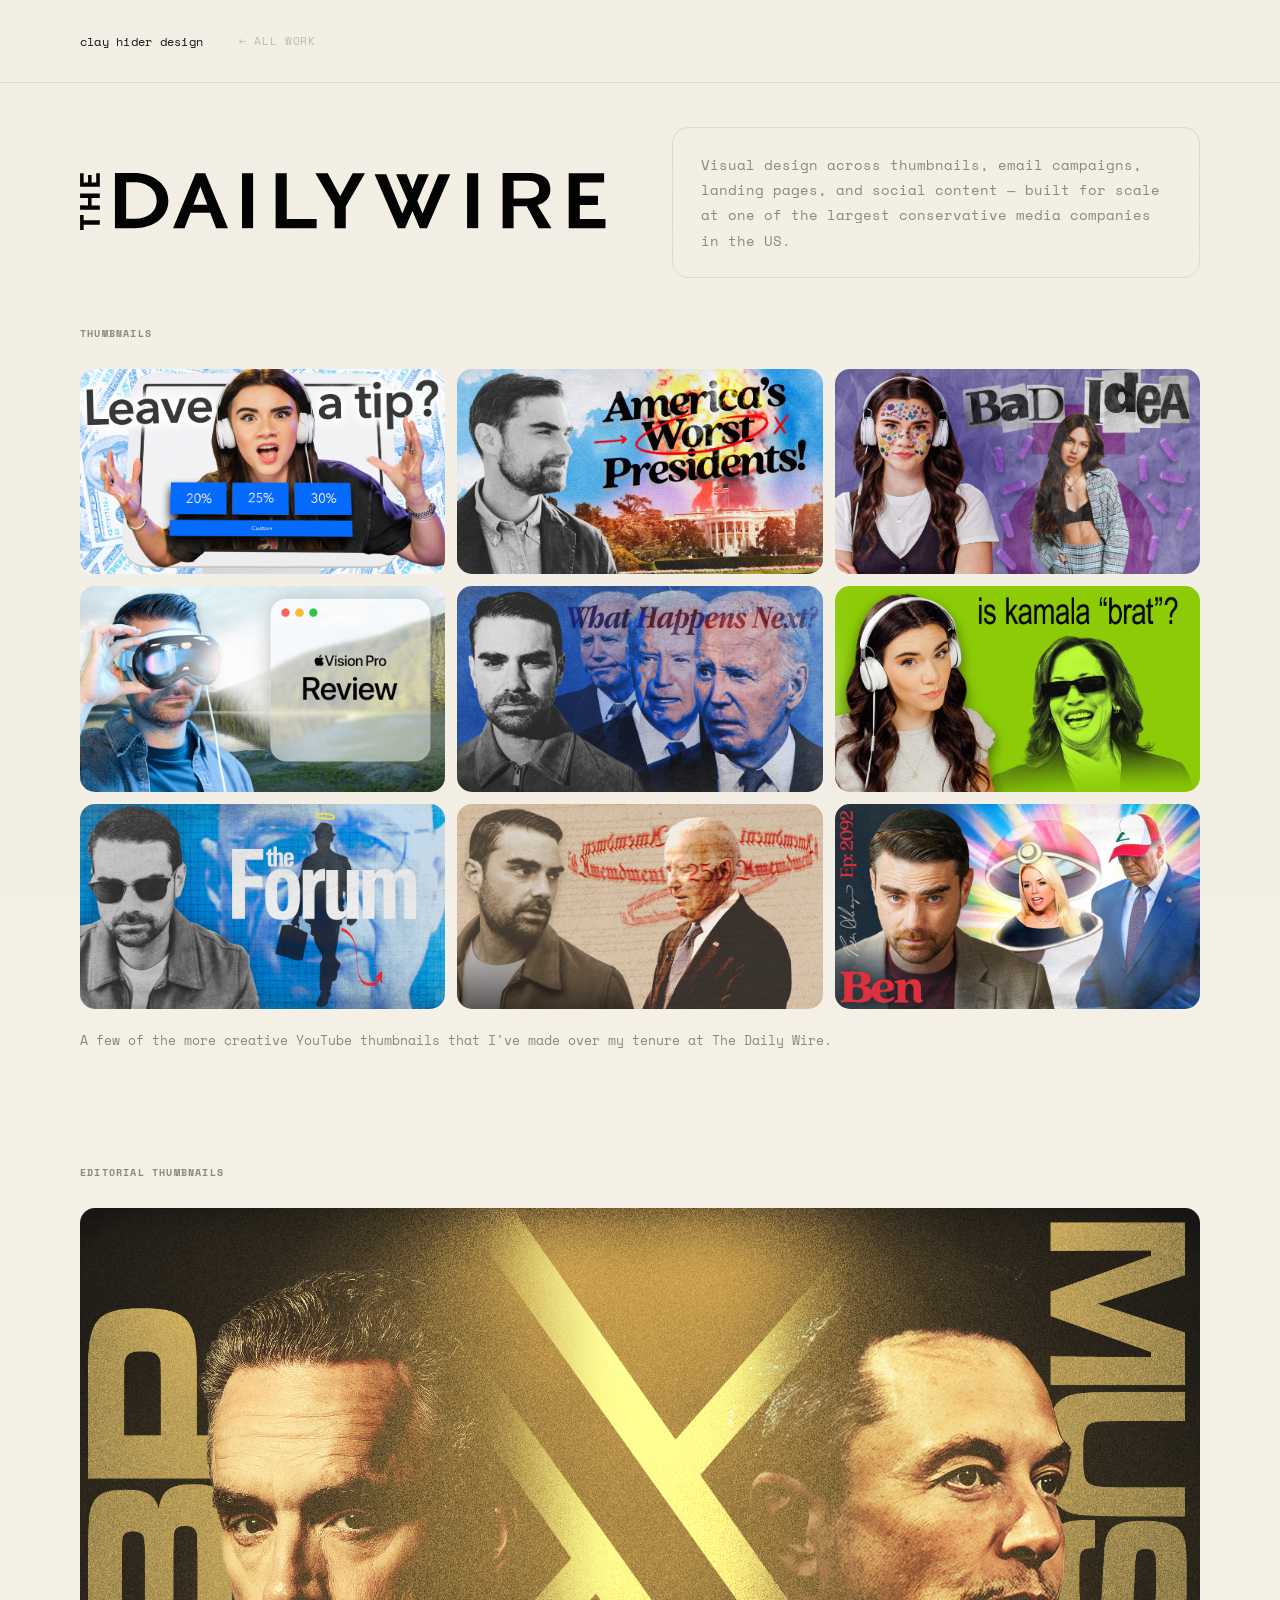
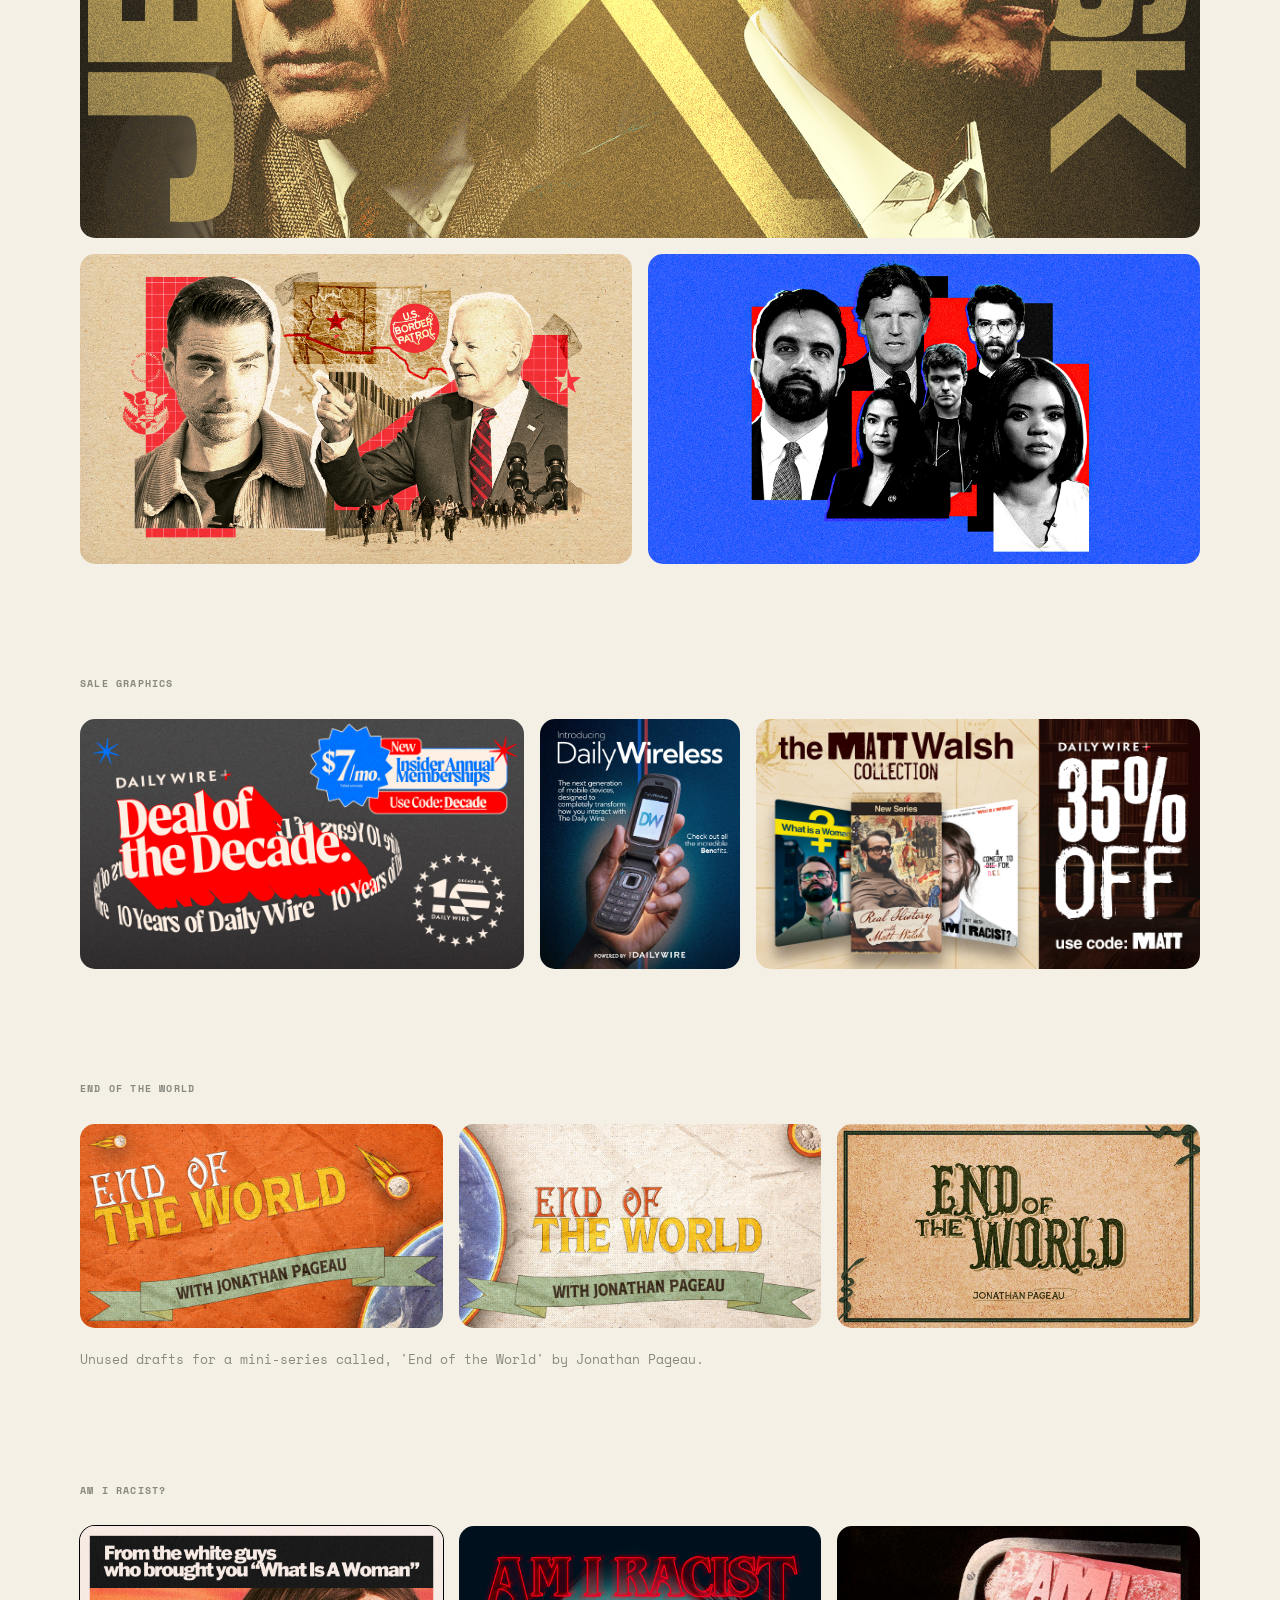
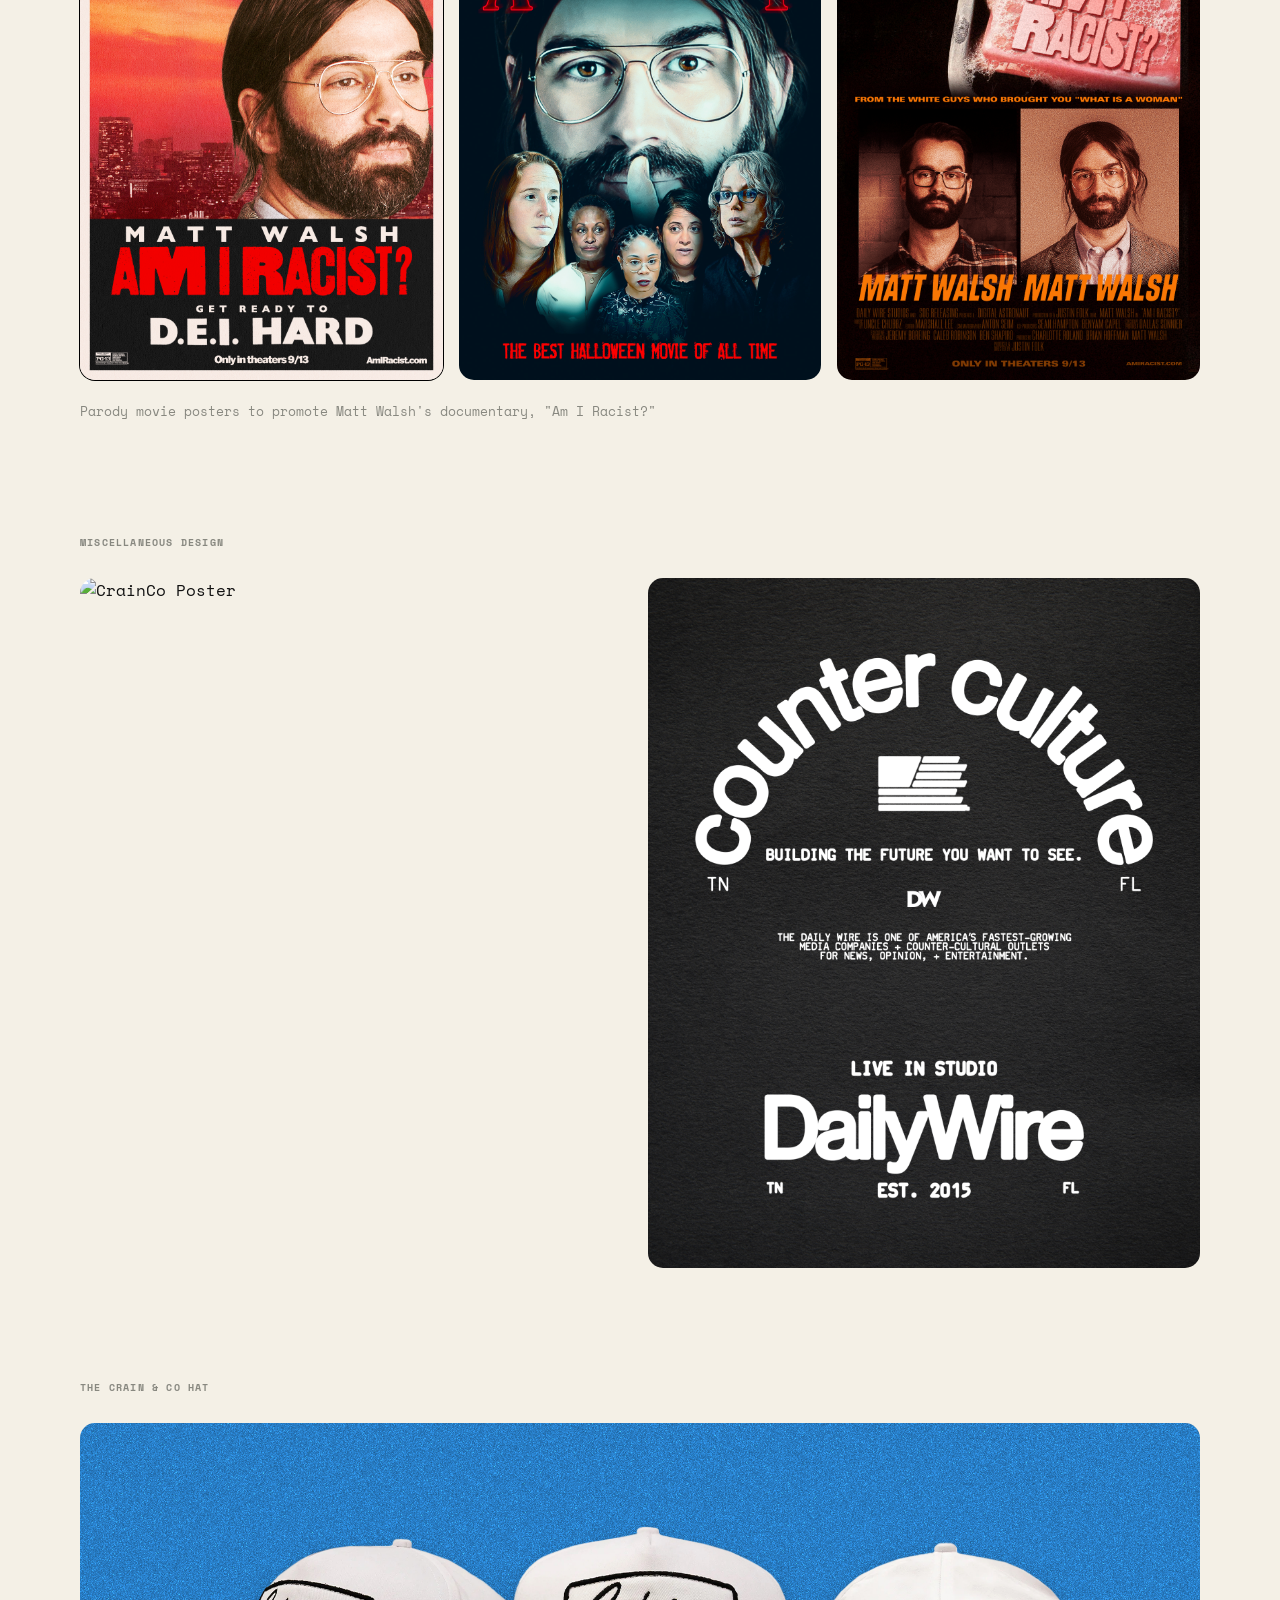
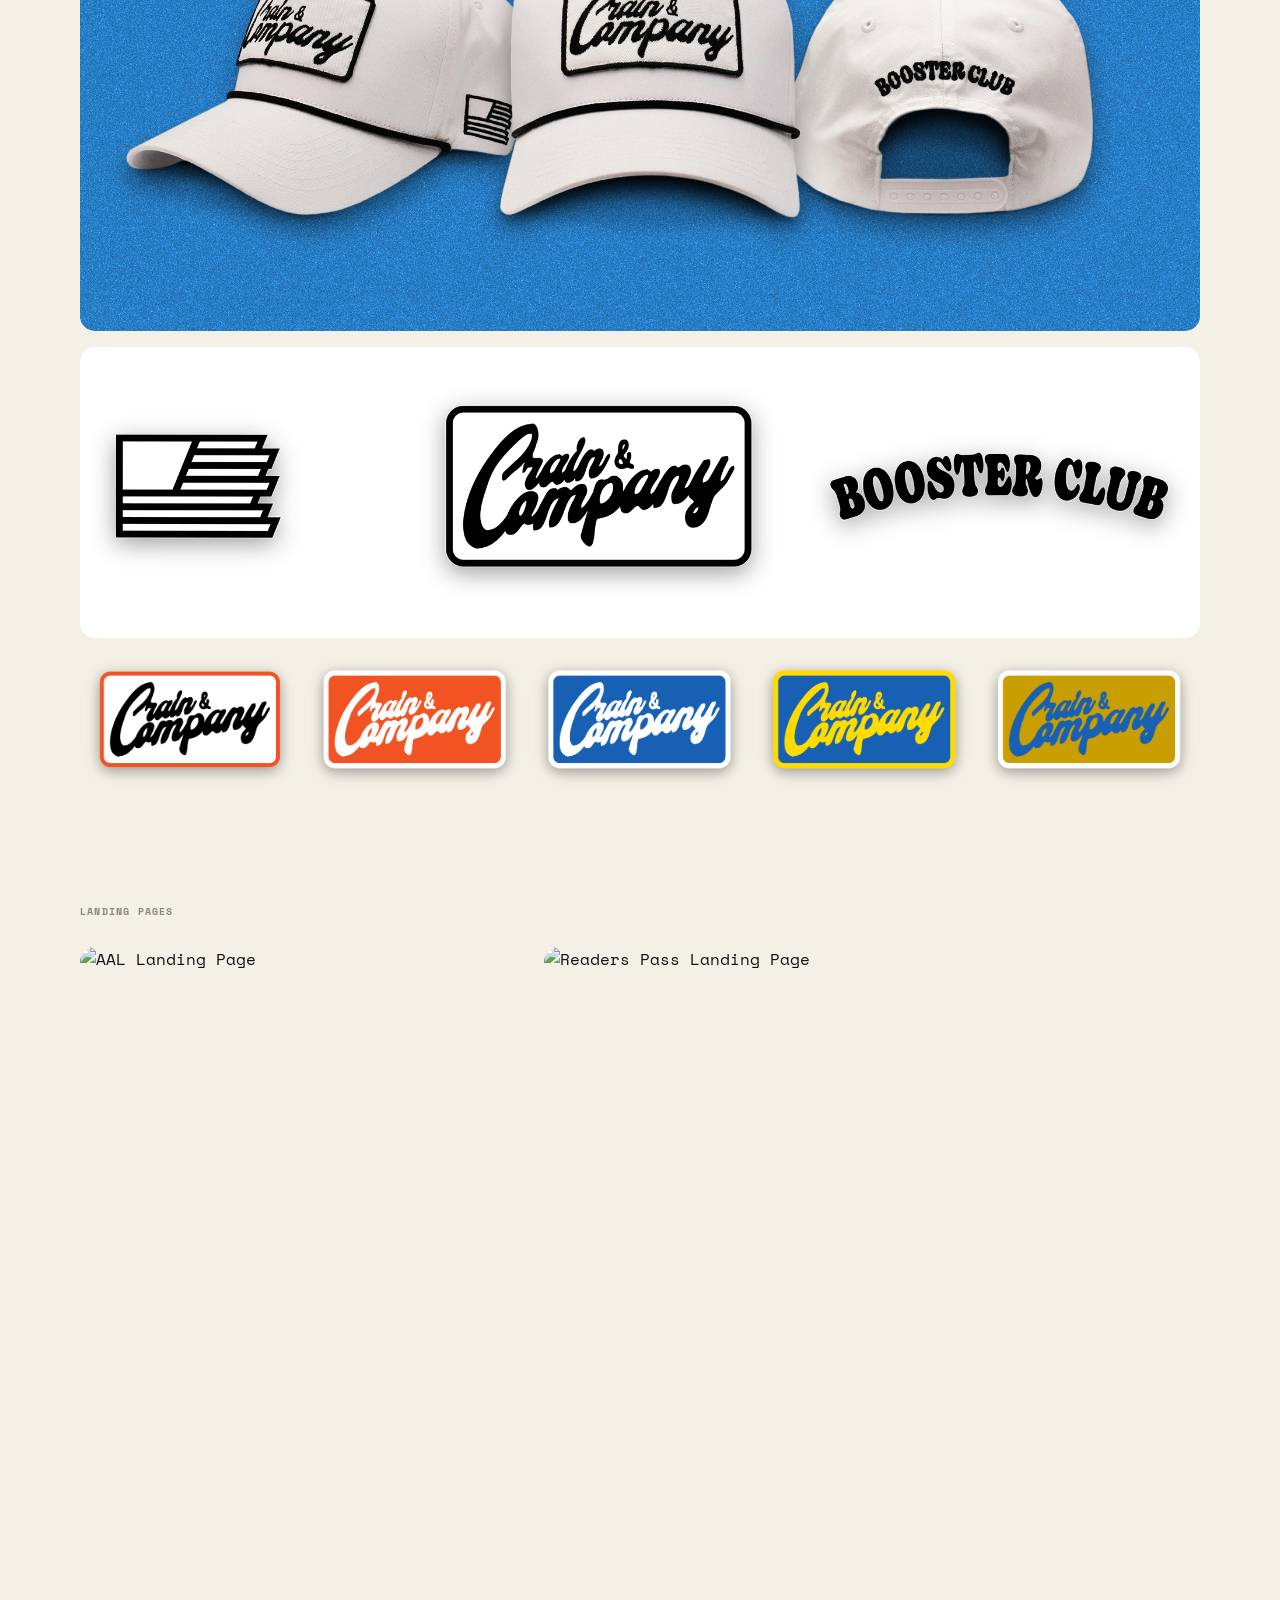
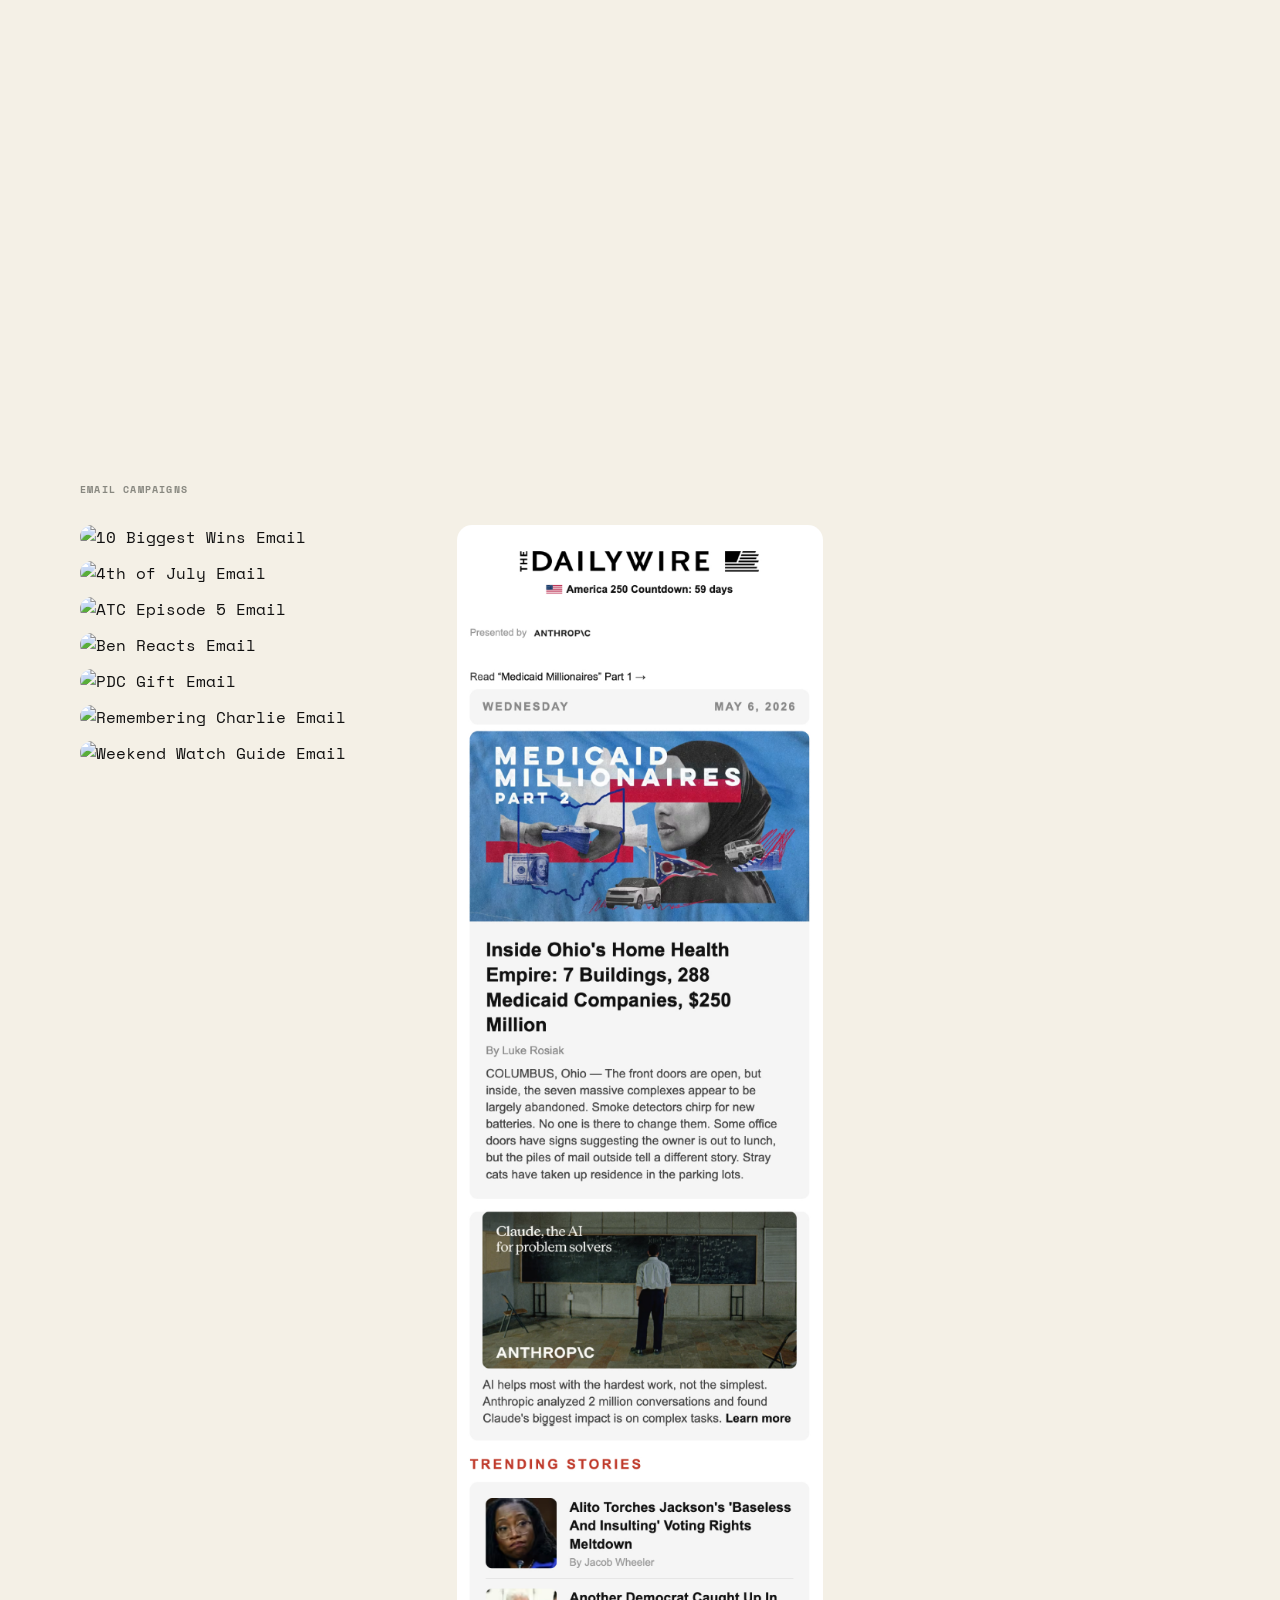
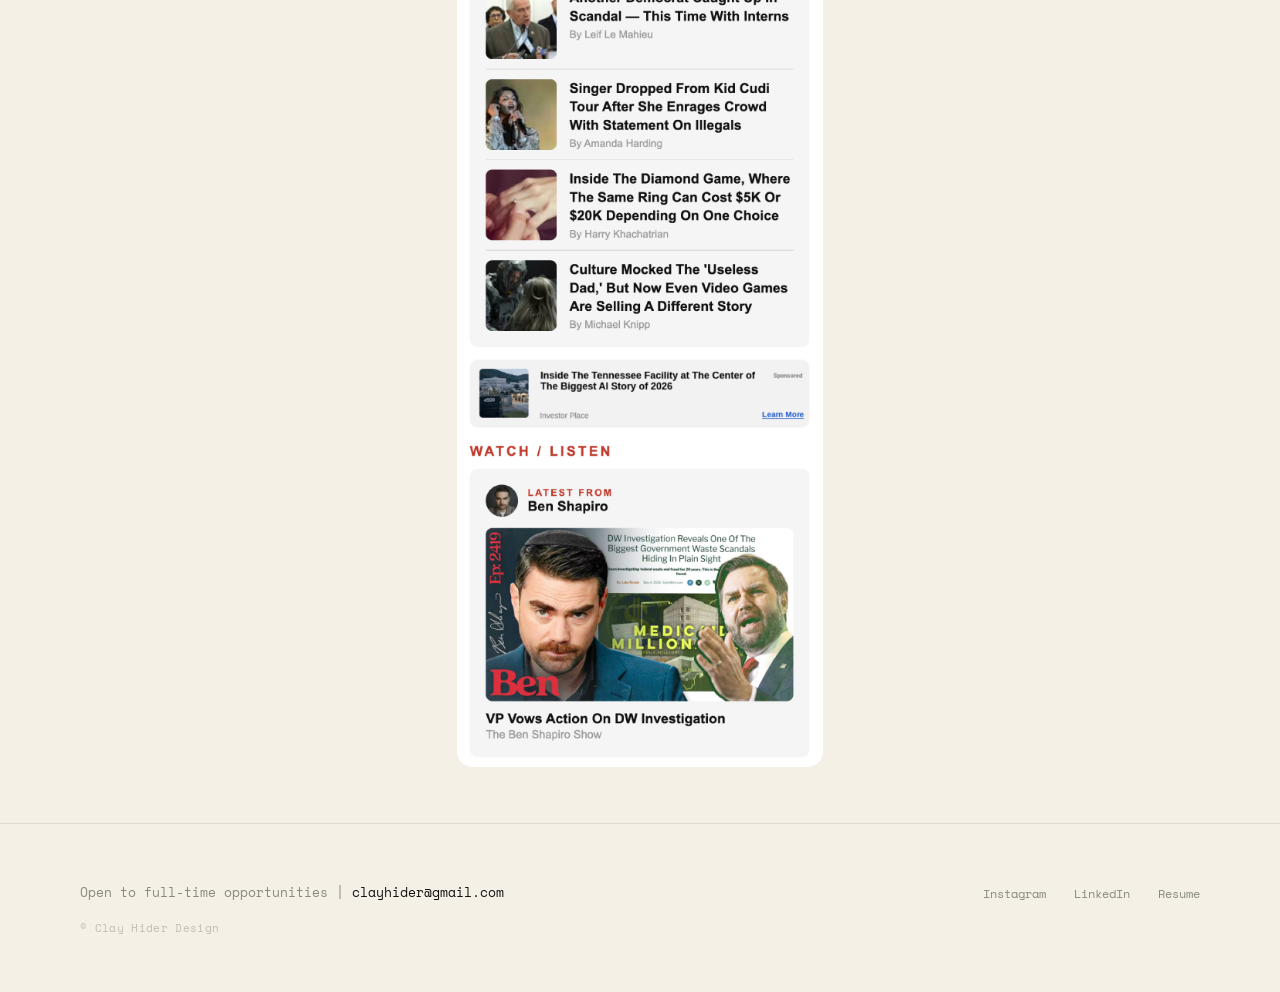
==== commit edb322fe: "Morning Edits 05/12" ====
--- a/Daily-Wire/index.html
+++ b/Daily-Wire/index.html
@@ -4,7 +4,7 @@
   <meta charset="UTF-8">
   <meta name="viewport" content="width=device-width, initial-scale=1.0">
   <title>The Daily Wire — clay hider design</title>
-  <link rel="stylesheet" href="../style.css?v=20">
+  <link rel="stylesheet" href="../style.css?v=25">
 </head>
 <body>
 
@@ -164,14 +164,15 @@
   <!-- Footer -->
   <footer>
     <div class="container">
-      <div>
-        <span class="footer-name">clay hider design</span>
-        <a href="mailto:clayhiderdesign@gmail.com" class="footer-email">clayhiderdesign@gmail.com</a>
-      </div>
-      <ul class="footer-links">
-        <li><a href="https://www.instagram.com/clayhider/" target="_blank" rel="noopener">Instagram</a></li>
-        <li><a href="https://www.linkedin.com/in/clay-hider" target="_blank" rel="noopener">LinkedIn</a></li>
-      </ul>
+      <div class="footer-top">
+        <p class="footer-tagline">Open to full-time opportunities  |  <a href="mailto:clayhider@gmail.com">clayhider@gmail.com</a></p>
+        <ul class="footer-links">
+          <li><a href="https://www.instagram.com/clayhider/" target="_blank" rel="noopener">Instagram</a></li>
+          <li><a href="https://www.linkedin.com/in/clay-hider" target="_blank" rel="noopener">LinkedIn</a></li>
+          <li><a href="/Clay-Hider-Resume.pdf" target="_blank" rel="noopener">Resume</a></li>
+        </ul>
+      </div>
+      <p class="footer-copy">&copy; Clay Hider Design</p>
     </div>
   </footer>
 
--- a/style.css
+++ b/style.css
@@ -96,28 +96,31 @@
   padding: 56px 0 0;
 }
 
-.hero-text {
+.hero-intro {
+  display: flex;
+  align-items: center;
+  gap: 64px;
   padding-bottom: 36px;
 }
 
-.hero .eyebrow {
-  margin-bottom: 20px;
-}
-
 .hero-name {
+  flex: 1;
   font-size: clamp(48px, 6vw, 88px);
   font-weight: 700;
   letter-spacing: -0.02em;
   line-height: 1.0;
-  margin-bottom: 28px;
   text-transform: lowercase;
+}
+
+.hero-blurb-right {
+  flex: 1;
+  align-self: center;
 }
 
 .hero-bio {
   font-size: 13px;
   font-weight: 400;
   color: var(--muted);
-  max-width: 360px;
   line-height: 1.9;
 }
 
@@ -355,27 +358,29 @@
 
 footer .container {
   display: flex;
+  flex-direction: column;
+  gap: 16px;
+}
+
+.footer-top {
+  display: flex;
   justify-content: space-between;
-  align-items: flex-end;
-}
-
-.footer-name {
-  font-size: 12px;
-  font-weight: 400;
-  letter-spacing: 0.02em;
-  text-transform: lowercase;
-  display: block;
-  margin-bottom: 8px;
-}
-
-.footer-email {
-  font-size: 12px;
-  color: var(--muted);
+  align-items: center;
+}
+
+.footer-tagline {
+  font-size: 13px;
+  color: var(--muted);
+  line-height: 1.6;
+}
+
+.footer-tagline a {
+  color: var(--text);
   text-decoration: none;
   transition: color 0.2s;
 }
 
-.footer-email:hover { color: var(--text); }
+.footer-tagline a:hover { color: var(--muted); }
 
 .footer-links {
   display: flex;
@@ -391,6 +396,12 @@
 }
 
 .footer-links a:hover { color: var(--text); }
+
+.footer-copy {
+  font-size: 11px;
+  color: var(--placeholder-dark);
+  letter-spacing: 0.03em;
+}
 
 /* ── Project Pages ── */
 .project-hero {
@@ -881,12 +892,15 @@
     padding: 48px 0 0;
   }
 
-  .hero-text {
+  .hero-intro {
+    flex-direction: column;
+    align-items: flex-start;
+    gap: 28px;
     padding-bottom: 28px;
   }
 
-  .hero-bio {
-    max-width: 100%;
+  .hero-blurb-right {
+    width: 100%;
   }
 
   .hero-cards-outer {
@@ -942,9 +956,13 @@
   }
 
   footer .container {
+    gap: 20px;
+  }
+
+  .footer-top {
     flex-direction: column;
     align-items: flex-start;
-    gap: 36px;
+    gap: 20px;
   }
 
   .project-title {
@@ -1071,13 +1089,17 @@
   color: #00559F;
 }
 
-.rh-page .footer-name,
-.rh-page .footer-email,
+.rh-page .footer-tagline,
+.rh-page .footer-copy,
 .rh-page .footer-links a {
   color: #00559F;
 }
 
-.rh-page .footer-email:hover,
+.rh-page .footer-tagline a {
+  color: #00559F;
+}
+
+.rh-page .footer-tagline a:hover,
 .rh-page .footer-links a:hover {
   color: #629BD3;
 }
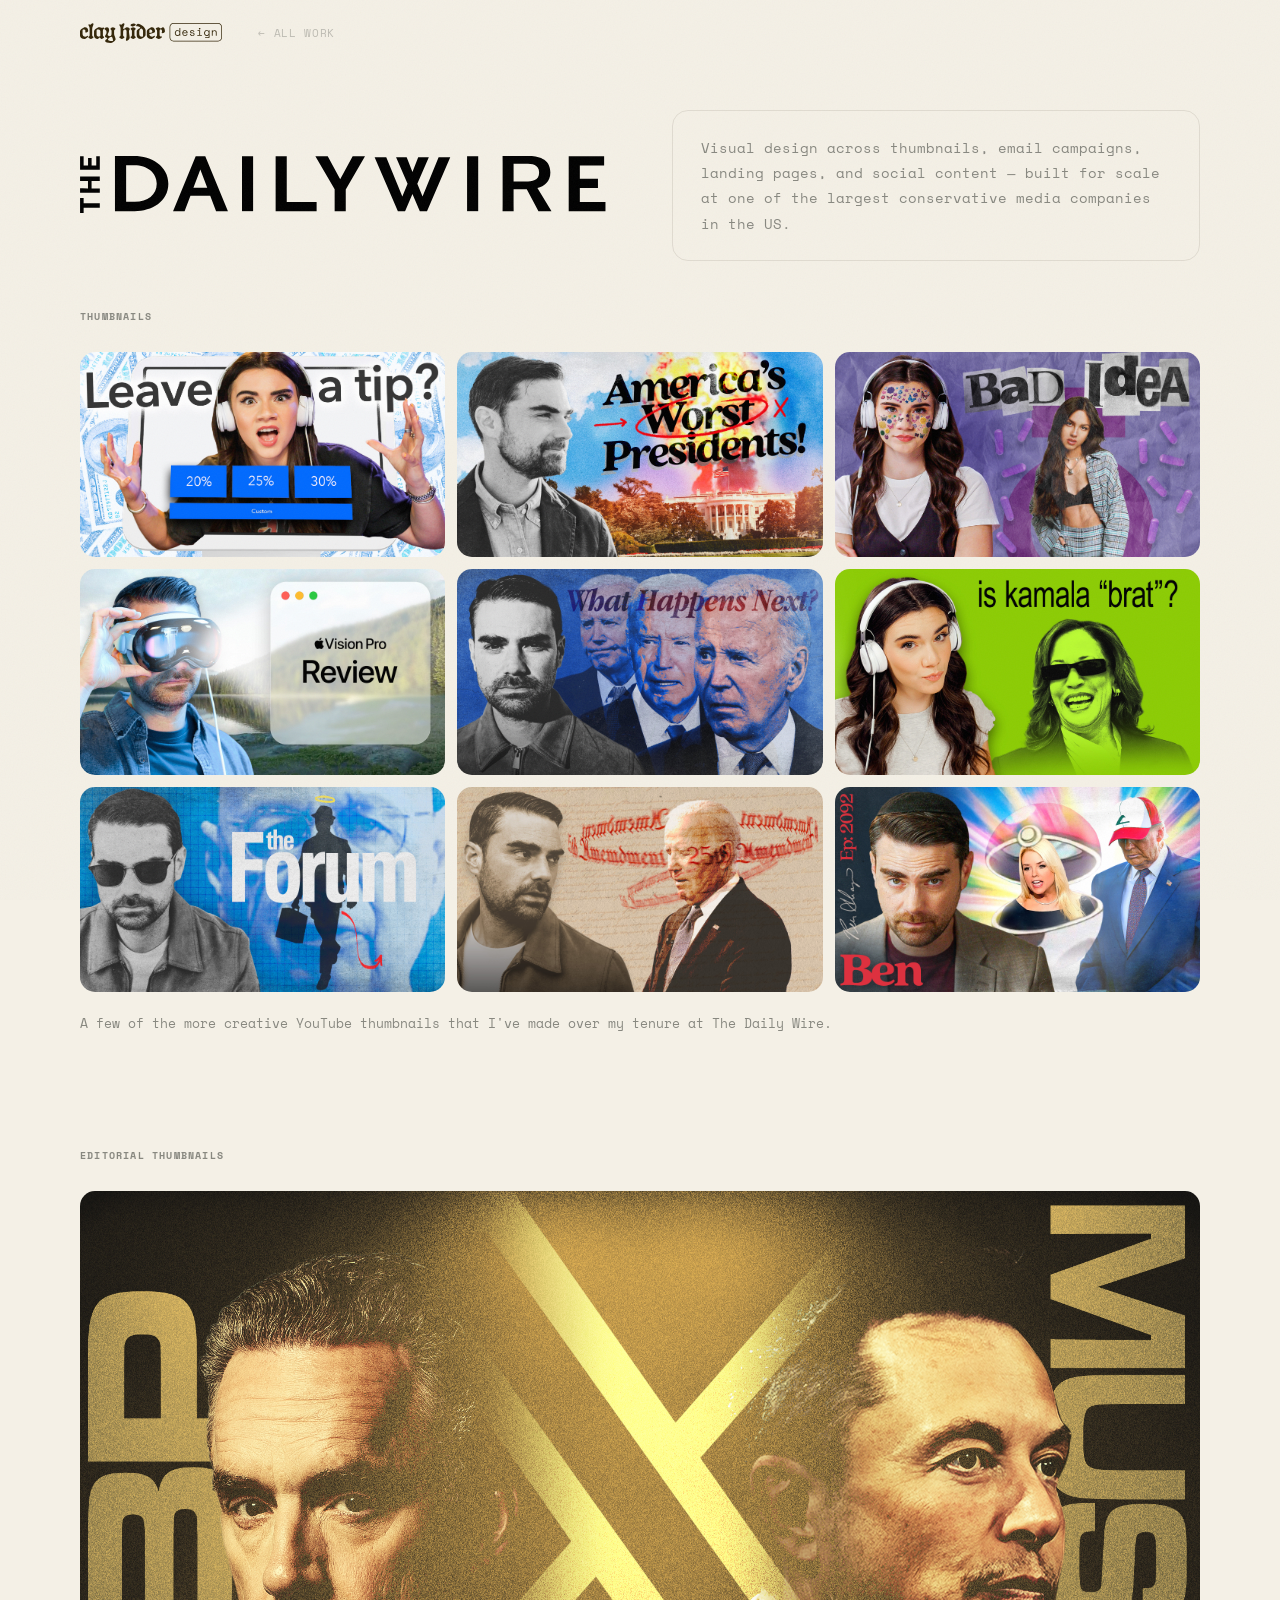
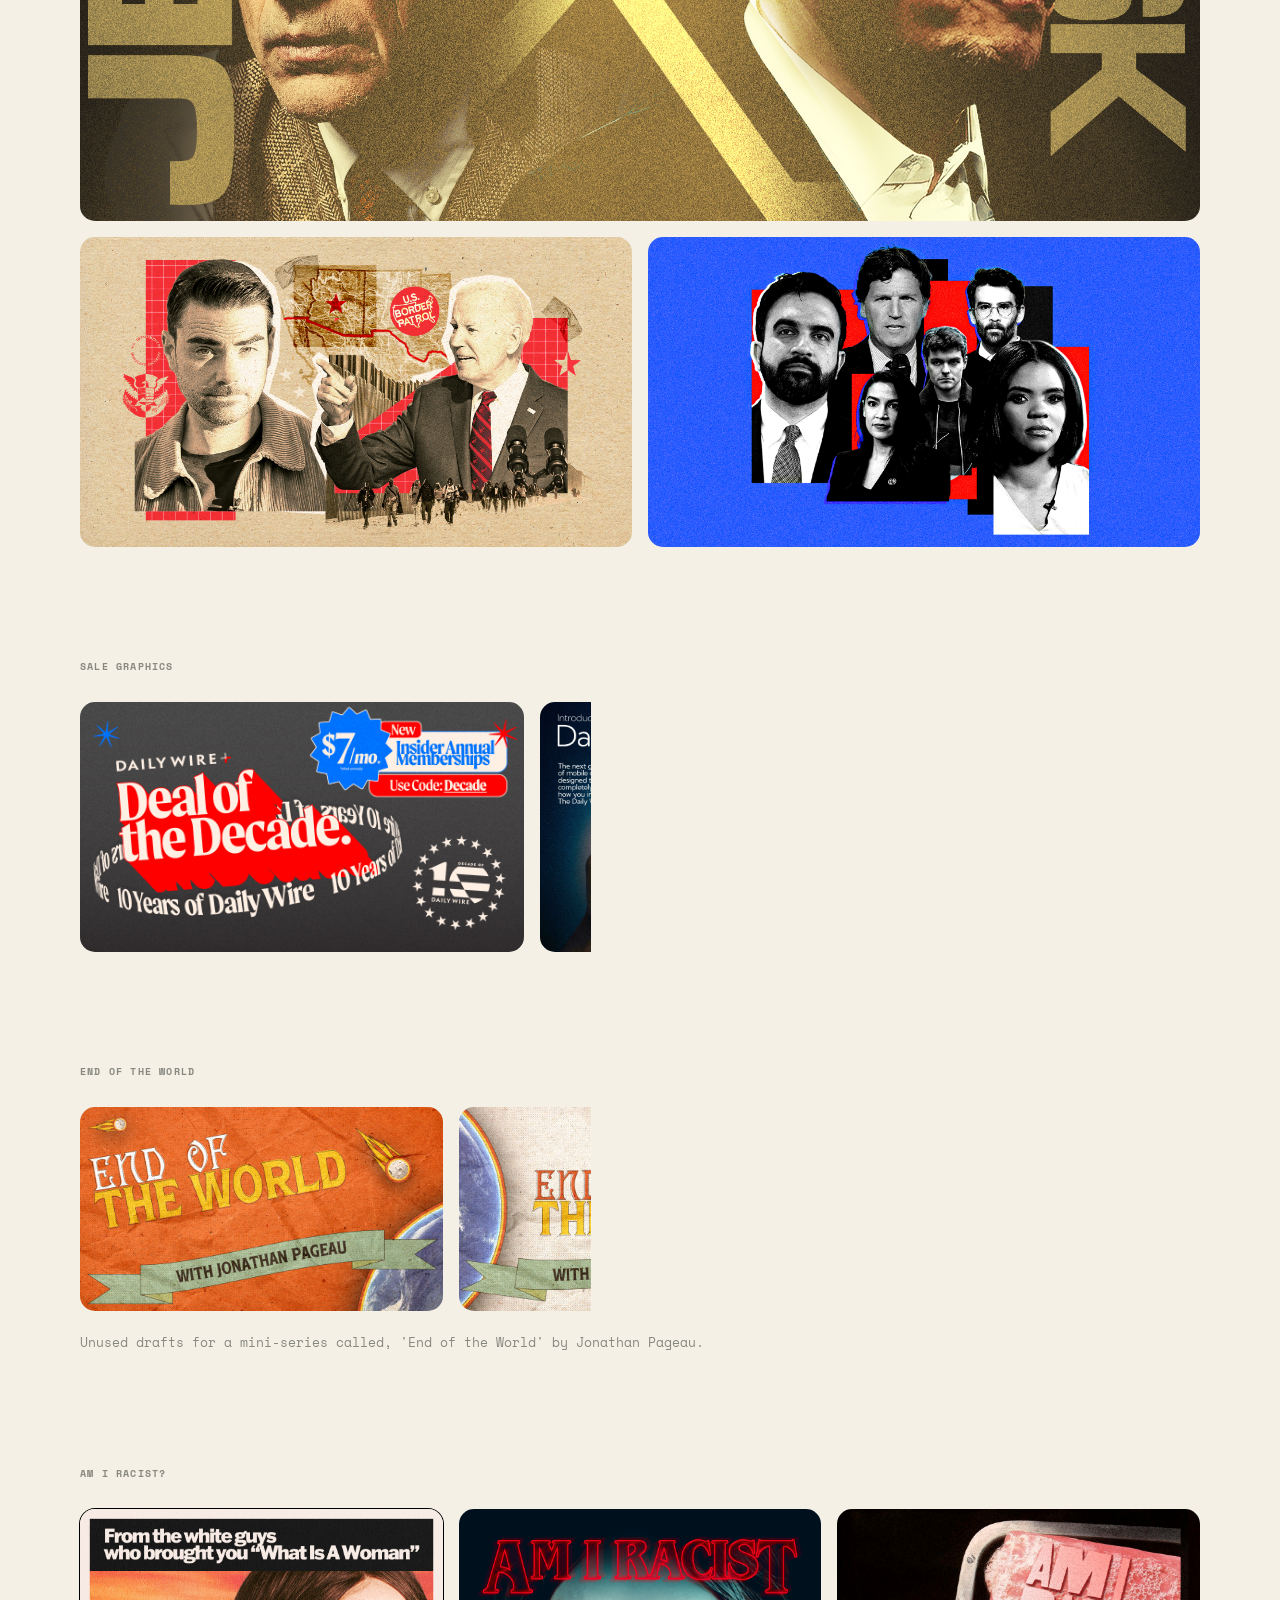
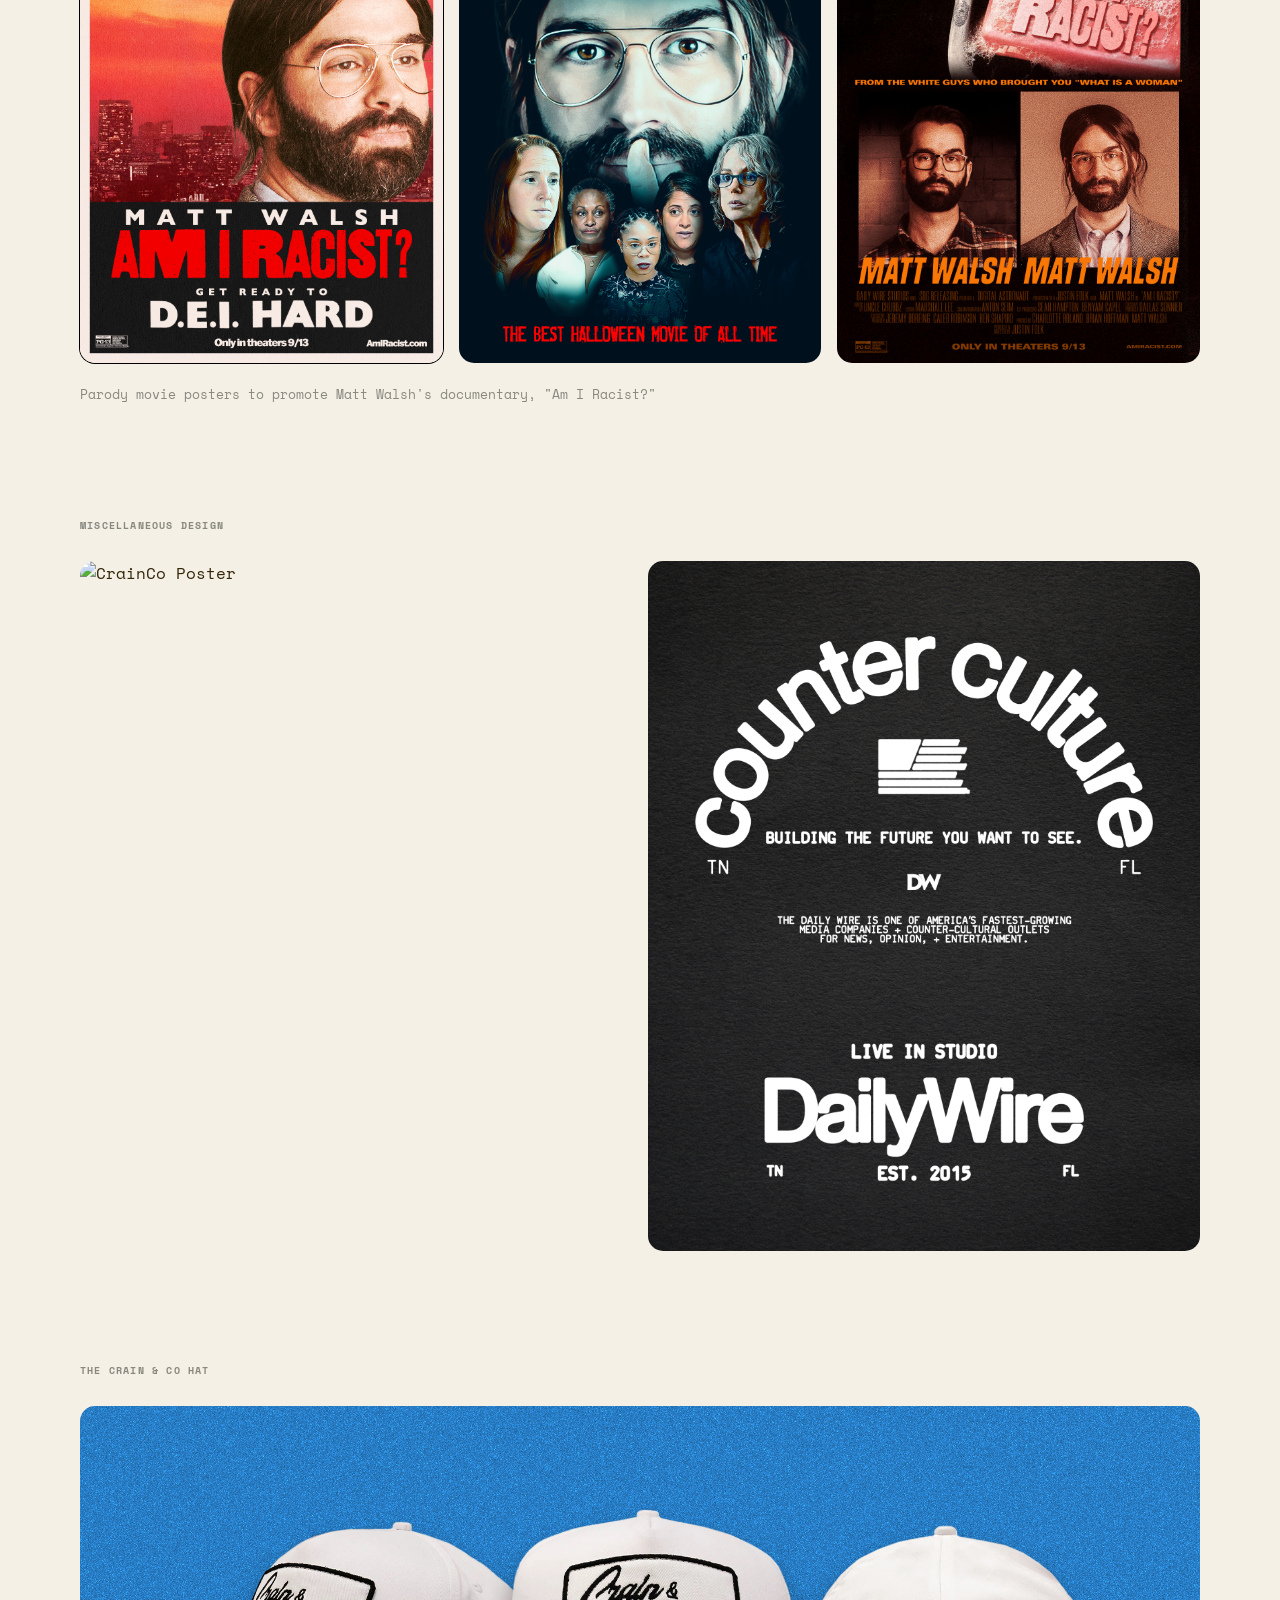
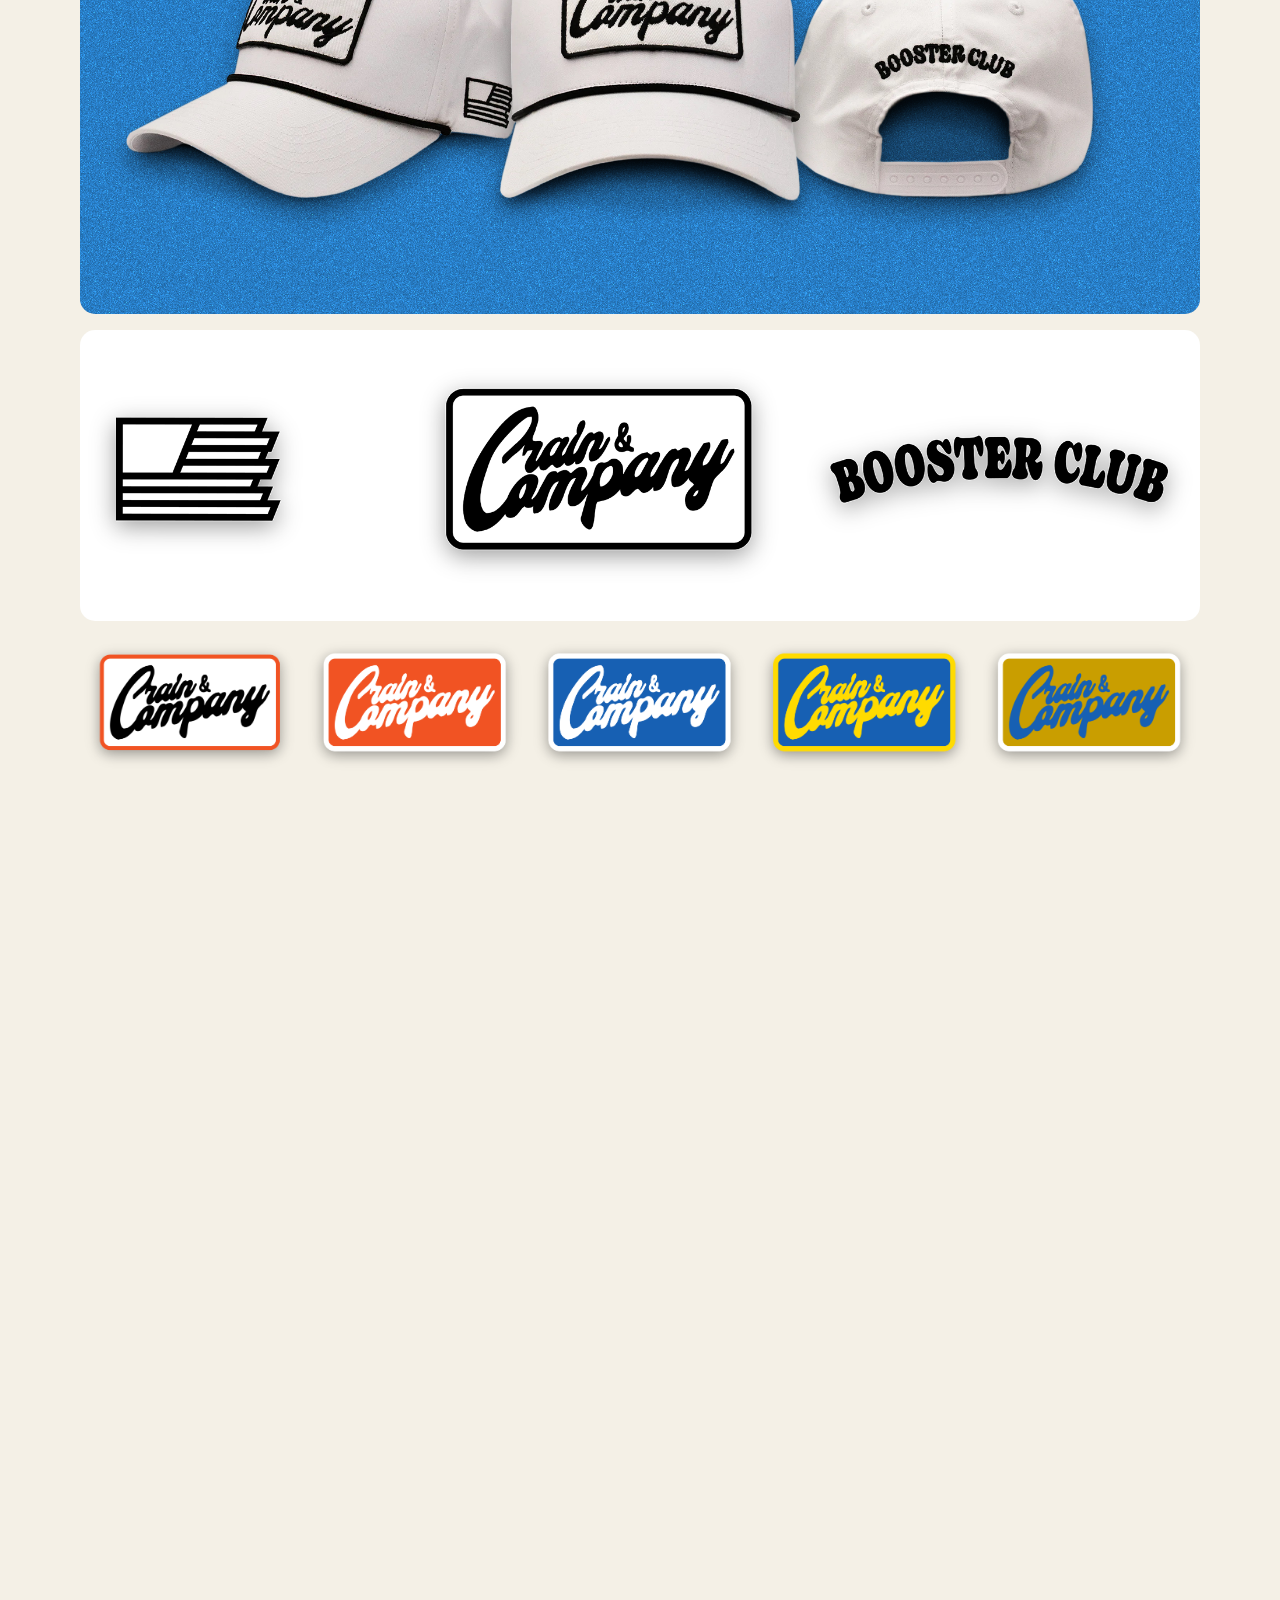
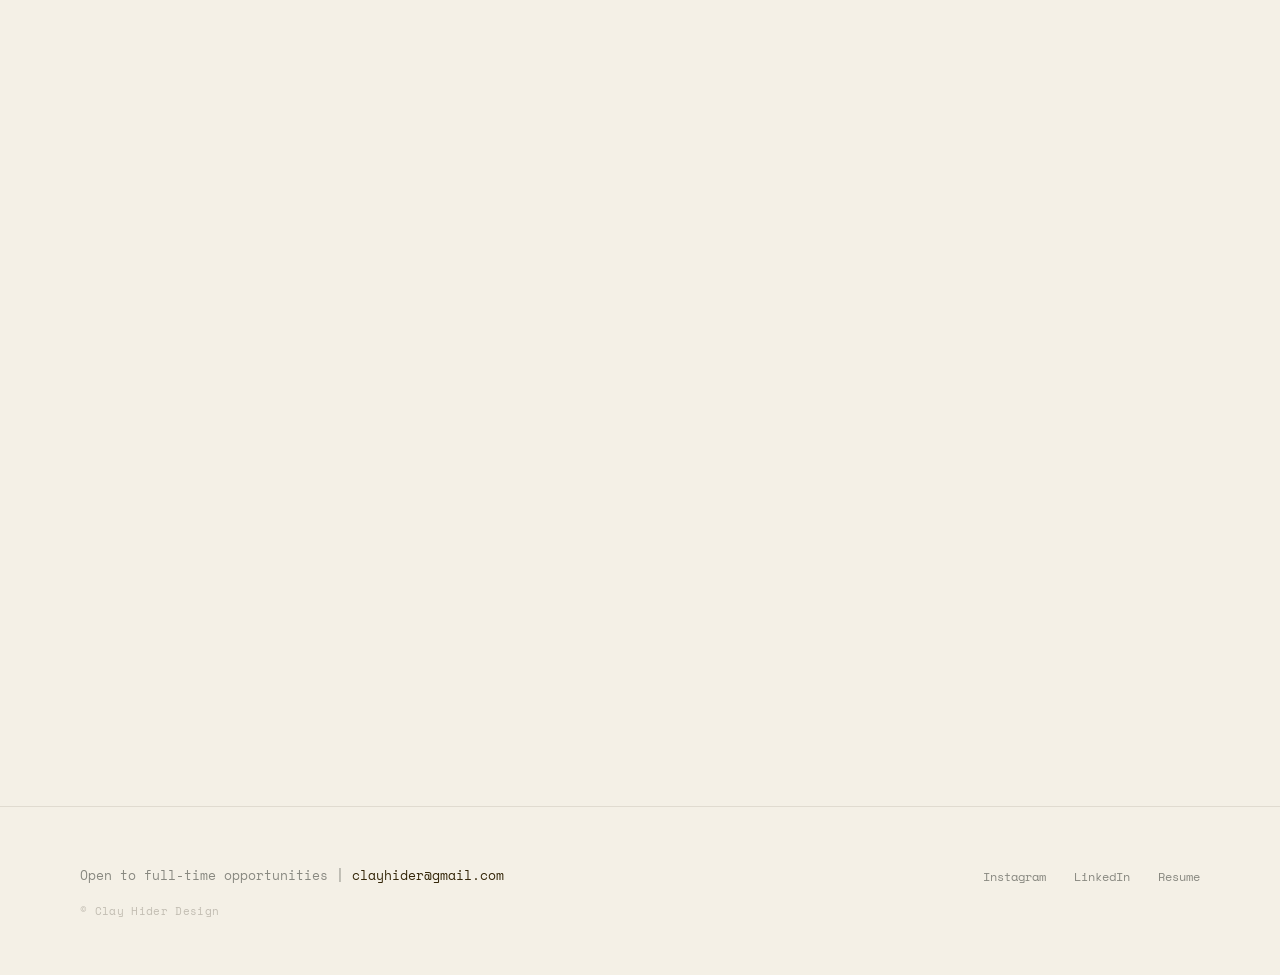
==== commit dd78486c: "5/13" ====
--- a/Daily-Wire/index.html
+++ b/Daily-Wire/index.html
@@ -4,14 +4,22 @@
   <meta charset="UTF-8">
   <meta name="viewport" content="width=device-width, initial-scale=1.0">
   <title>The Daily Wire — clay hider design</title>
-  <link rel="stylesheet" href="../style.css?v=25">
+  <link rel="icon" href="../chdesign-favicon.svg" type="image/svg+xml">
+  <link rel="stylesheet" href="../style.css?v=34">
 </head>
 <body>
 
+  <!-- Sticky header -->
+  <div id="sticky-nav">
+    <div class="container">
+      <a href="../"><img src="../chdesign-straight-logo.svg?v=2" alt="Clay Hider Design" class="sticky-logo"></a>
+    </div>
+  </div>
+
   <nav>
     <div class="container">
       <div class="nav-left">
-        <a href="../" class="nav-logo">clay hider design</a>
+        <a href="../" class="nav-logo"><img src="../chdesign-straight-logo.svg?v=2" alt="Clay Hider Design" class="nav-logo-img"></a>
         <a href="../" class="nav-back">&#8592; All Work</a>
       </div>
     </div>
@@ -261,6 +269,32 @@
         });
       });
     })();
+
+    // ── Scroll reveal ──
+    (function () {
+      var io = new IntersectionObserver(function (entries) {
+        entries.forEach(function (entry) {
+          if (!entry.isIntersecting) return;
+          entry.target.classList.add('is-visible');
+          io.unobserve(entry.target);
+        });
+      }, { threshold: 0.08 });
+      document.querySelectorAll('.project-section').forEach(function (el) {
+        el.classList.add('reveal');
+        io.observe(el);
+      });
+    })();
+
+    // ── Sticky nav ──
+    (function () {
+      var stickyNav = document.getElementById('sticky-nav');
+      var nav = document.querySelector('nav');
+      if (!stickyNav || !nav) return;
+      var io = new IntersectionObserver(function (entries) {
+        stickyNav.classList.toggle('is-visible', !entries[0].isIntersecting);
+      }, { threshold: 0 });
+      io.observe(nav);
+    })();
   </script>
 
 </body>
--- a/style.css
+++ b/style.css
@@ -8,7 +8,7 @@
 
 :root {
   --bg: #F4F0E6;
-  --text: #111111;
+  --text: #342609;
   --muted: #888880;
   --placeholder: #D8D3C8;
   --placeholder-dark: #C2BDB2;
@@ -45,16 +45,75 @@
   padding: 0 80px;
 }
 
+/* ── Sticky header ── */
+#sticky-nav {
+  position: fixed;
+  top: 0;
+  left: 0;
+  right: 0;
+  z-index: 1000;
+  background: var(--bg);
+  border-bottom: 1px solid var(--border);
+  padding: 14px 0;
+  transform: translateY(-100%);
+  transition: transform 0.4s cubic-bezier(0.23, 1, 0.32, 1);
+}
+
+#sticky-nav.is-visible {
+  transform: translateY(0);
+}
+
+.sticky-logo {
+  height: 22px;
+  width: auto;
+  display: block;
+}
+
+/* ── Sticky-nav hamburger (mobile only) ── */
+.sticky-hamburger {
+  display: none;
+  flex-direction: column;
+  gap: 5px;
+  background: none;
+  border: none;
+  cursor: pointer;
+  padding: 4px;
+}
+.sticky-hamburger span {
+  display: block;
+  width: 22px;
+  height: 2px;
+  background: var(--text);
+  border-radius: 2px;
+  transition: transform 0.3s ease, opacity 0.3s ease;
+}
+.sticky-hamburger.is-open span:nth-child(1) { transform: translateY(7px) rotate(45deg); }
+.sticky-hamburger.is-open span:nth-child(2) { opacity: 0; }
+.sticky-hamburger.is-open span:nth-child(3) { transform: translateY(-7px) rotate(-45deg); }
+
+.nav-logo-img {
+  height: 20px;
+  width: auto;
+  display: block;
+}
+
 /* ── Nav ── */
 nav {
-  padding: 28px 0;
-  border-bottom: 1px solid var(--border);
+  padding: 20px 0;
 }
 
 nav .container {
   display: flex;
   justify-content: space-between;
   align-items: center;
+}
+
+/* Homepage: center nav links, no logo text */
+#home-nav .container {
+  justify-content: center;
+}
+#home-nav .nav-logo {
+  display: none;
 }
 
 .nav-logo {
@@ -82,6 +141,88 @@
 
 .nav-links a:hover { color: var(--text); }
 
+/* ── Hamburger ── */
+.nav-hamburger {
+  display: none;
+  flex-direction: column;
+  gap: 5px;
+  background: none;
+  border: none;
+  cursor: pointer;
+  padding: 4px;
+}
+
+.nav-hamburger span {
+  display: block;
+  width: 22px;
+  height: 2px;
+  background: var(--text);
+  border-radius: 2px;
+  transition: transform 0.3s ease, opacity 0.3s ease;
+}
+
+.nav-hamburger.is-open span:nth-child(1) { transform: translateY(7px) rotate(45deg); }
+.nav-hamburger.is-open span:nth-child(2) { opacity: 0; }
+.nav-hamburger.is-open span:nth-child(3) { transform: translateY(-7px) rotate(-45deg); }
+
+/* ── Mobile menu overlay ── */
+.nav-mobile-menu {
+  display: none;
+  position: fixed;
+  inset: 0;
+  background: var(--bg);
+  z-index: 999;
+  align-items: center;
+  justify-content: center;
+  flex-direction: column;
+}
+
+.nav-mobile-menu.is-open {
+  display: flex;
+}
+
+.nav-mobile-menu ul {
+  list-style: none;
+  text-align: center;
+}
+
+.nav-mobile-menu li {
+  margin-bottom: 32px;
+}
+
+.nav-mobile-menu a {
+  font-size: 28px;
+  font-weight: 700;
+  color: var(--text);
+  text-decoration: none;
+  letter-spacing: -0.02em;
+  text-transform: lowercase;
+  transition: color 0.2s;
+}
+
+.nav-mobile-menu a:hover { color: var(--muted); }
+
+/* ── Mobile menu close button ── */
+.nav-mobile-close {
+  position: absolute;
+  top: 24px;
+  right: 24px;
+  background: none;
+  border: none;
+  font-size: 36px;
+  color: var(--text);
+  cursor: pointer;
+  line-height: 1;
+  opacity: 0.55;
+  transition: opacity 0.2s;
+  padding: 4px;
+}
+
+.nav-mobile-close:hover { opacity: 1; }
+
+/* ── Mobile hero stack logo ── */
+.hero-stack-mobile { display: none; }
+
 /* ── Labels ── */
 .eyebrow {
   font-size: 10px;
@@ -93,35 +234,36 @@
 
 /* ── Hero ── */
 .hero {
-  padding: 56px 0 0;
+  padding: 28px 0 0;
 }
 
 .hero-intro {
   display: flex;
-  align-items: center;
-  gap: 64px;
+  flex-direction: column;
+  gap: 28px;
   padding-bottom: 36px;
 }
 
-.hero-name {
-  flex: 1;
-  font-size: clamp(48px, 6vw, 88px);
-  font-weight: 700;
-  letter-spacing: -0.02em;
-  line-height: 1.0;
-  text-transform: lowercase;
-}
-
-.hero-blurb-right {
-  flex: 1;
-  align-self: center;
+.hero-straight-logo {
+  width: 100%;
+  height: auto;
+  display: block;
+  overflow: visible;
+}
+
+/* Give the inlined SVG room so descenders (y, g) don't clip during animation */
+.hero-straight-logo {
+  padding-bottom: 12px;
 }
 
 .hero-bio {
-  font-size: 13px;
+  font-size: 12px;
   font-weight: 400;
-  color: var(--muted);
-  line-height: 1.9;
+  color: var(--text);
+  line-height: 1.8;
+  max-width: 480px;
+  margin: 0 auto;
+  text-align: center;
 }
 
 /* ── Card Hero ── */
@@ -874,33 +1016,28 @@
   cursor: pointer;
 }
 
-/* ── Tablet: stack hero ── */
-@media (max-width: 960px) {
-  .project-hero-inner {
-    grid-template-columns: 1fr;
-    gap: 32px;
-  }
-}
-
 /* ── Mobile ── */
 @media (max-width: 768px) {
   .container {
     padding: 0 24px;
   }
 
-  .hero {
-    padding: 48px 0 0;
-  }
+  .project-hero-inner {
+    grid-template-columns: 1fr;
+    gap: 32px;
+  }
+
+  /* Hero: straight logo full-width on mobile, stacked hidden */
 
   .hero-intro {
-    flex-direction: column;
-    align-items: flex-start;
-    gap: 28px;
+    gap: 20px;
     padding-bottom: 28px;
-  }
-
-  .hero-blurb-right {
-    width: 100%;
+    align-items: center;
+  }
+
+  .hero-bio {
+    max-width: 100%;
+    text-align: center;
   }
 
   .hero-cards-outer {
@@ -921,6 +1058,11 @@
     padding: 40px 0;
   }
 
+  /* Logo grid: keep 3×3 but reduce padding so logos stay visible */
+  .logo-cell {
+    padding: 18px;
+  }
+
   .projects-grid {
     grid-template-columns: 1fr;
     gap: 14px;
@@ -933,14 +1075,6 @@
   .grid-3 {
     grid-template-columns: 1fr 1fr;
     gap: 12px;
-  }
-
-  .logo-grid {
-    gap: 8px;
-  }
-
-  .logo-cell {
-    padding: 18px;
   }
 
   .brand-marks-panel {
@@ -1077,6 +1211,93 @@
   .scroll-arrow.next { right: 8px; }
 }
 
+/* ── Animations ── */
+@keyframes fadeUp {
+  from { opacity: 0; transform: translateY(18px); }
+  to   { opacity: 1; transform: translateY(0); }
+}
+
+/* Hero logo per-letter animation */
+@keyframes letterIn {
+  from { opacity: 0; transform: translateY(7px); }
+  to   { opacity: 1; transform: translateY(0); }
+}
+.hero-straight-logo .ch-l,
+.hero-straight-logo .ch-dl,
+.hero-straight-logo .ch-box {
+  opacity: 0;
+  animation: letterIn 0.5s cubic-bezier(0.23, 1, 0.32, 1) forwards;
+}
+
+/* Stacked mobile logo per-letter animation */
+.hero-stack-mobile .ch-sl,
+.hero-stack-mobile .ch-sl-box,
+.hero-stack-mobile .ch-sl-d {
+  opacity: 0;
+  animation: letterIn 0.5s cubic-bezier(0.23, 1, 0.32, 1) forwards;
+}
+
+.hero-bio          { animation: fadeUp 0.6s 1s cubic-bezier(0.23,1,0.32,1) both; }
+.hero-cards-outer  { animation: fadeUp 0.65s 1.1s cubic-bezier(0.23,1,0.32,1) both; }
+.project-hero-inner { animation: fadeUp 0.7s cubic-bezier(0.23,1,0.32,1) both; }
+
+.reveal {
+  opacity: 0;
+  transform: translateY(18px);
+  transition: opacity 0.55s cubic-bezier(0.23,1,0.32,1),
+              transform 0.55s cubic-bezier(0.23,1,0.32,1);
+}
+.reveal.is-visible {
+  opacity: 1;
+  transform: none;
+}
+
+@media (prefers-reduced-motion: reduce) {
+  .hero-straight-logo, .hero-stack-mobile, .hero-bio, .hero-cards-outer, .project-hero-inner { animation: none; }
+  .hero-straight-logo .ch-l, .hero-straight-logo .ch-dl, .hero-straight-logo .ch-box,
+  .hero-stack-mobile .ch-sl, .hero-stack-mobile .ch-sl-box, .hero-stack-mobile .ch-sl-d { opacity: 1; animation: none; }
+  .reveal { opacity: 1; transform: none; transition: none; }
+}
+
+/* ── Nav logo (SVG image) ── */
+.nav-logo-img {
+  height: 20px;
+  width: auto;
+  display: block;
+}
+
+/* ── Sticky nav (homepage scroll-in) ── */
+#sticky-nav {
+  position: fixed;
+  top: 0;
+  left: 0;
+  right: 0;
+  z-index: 500;
+  background: rgba(244, 240, 230, 0.88);
+  backdrop-filter: blur(14px);
+  -webkit-backdrop-filter: blur(14px);
+  border-bottom: 1px solid var(--border);
+  padding: 14px 0;
+  transform: translateY(-100%);
+  transition: transform 0.38s cubic-bezier(0.23, 1, 0.32, 1);
+}
+
+#sticky-nav.is-visible {
+  transform: translateY(0);
+}
+
+#sticky-nav .container {
+  display: flex;
+  justify-content: space-between;
+  align-items: center;
+}
+
+#sticky-nav .sticky-logo {
+  height: 20px;
+  width: auto;
+  display: block;
+}
+
 /* ── Rolling Hills page — brand blue typography ── */
 .rh-page {
   --text: #00559F;
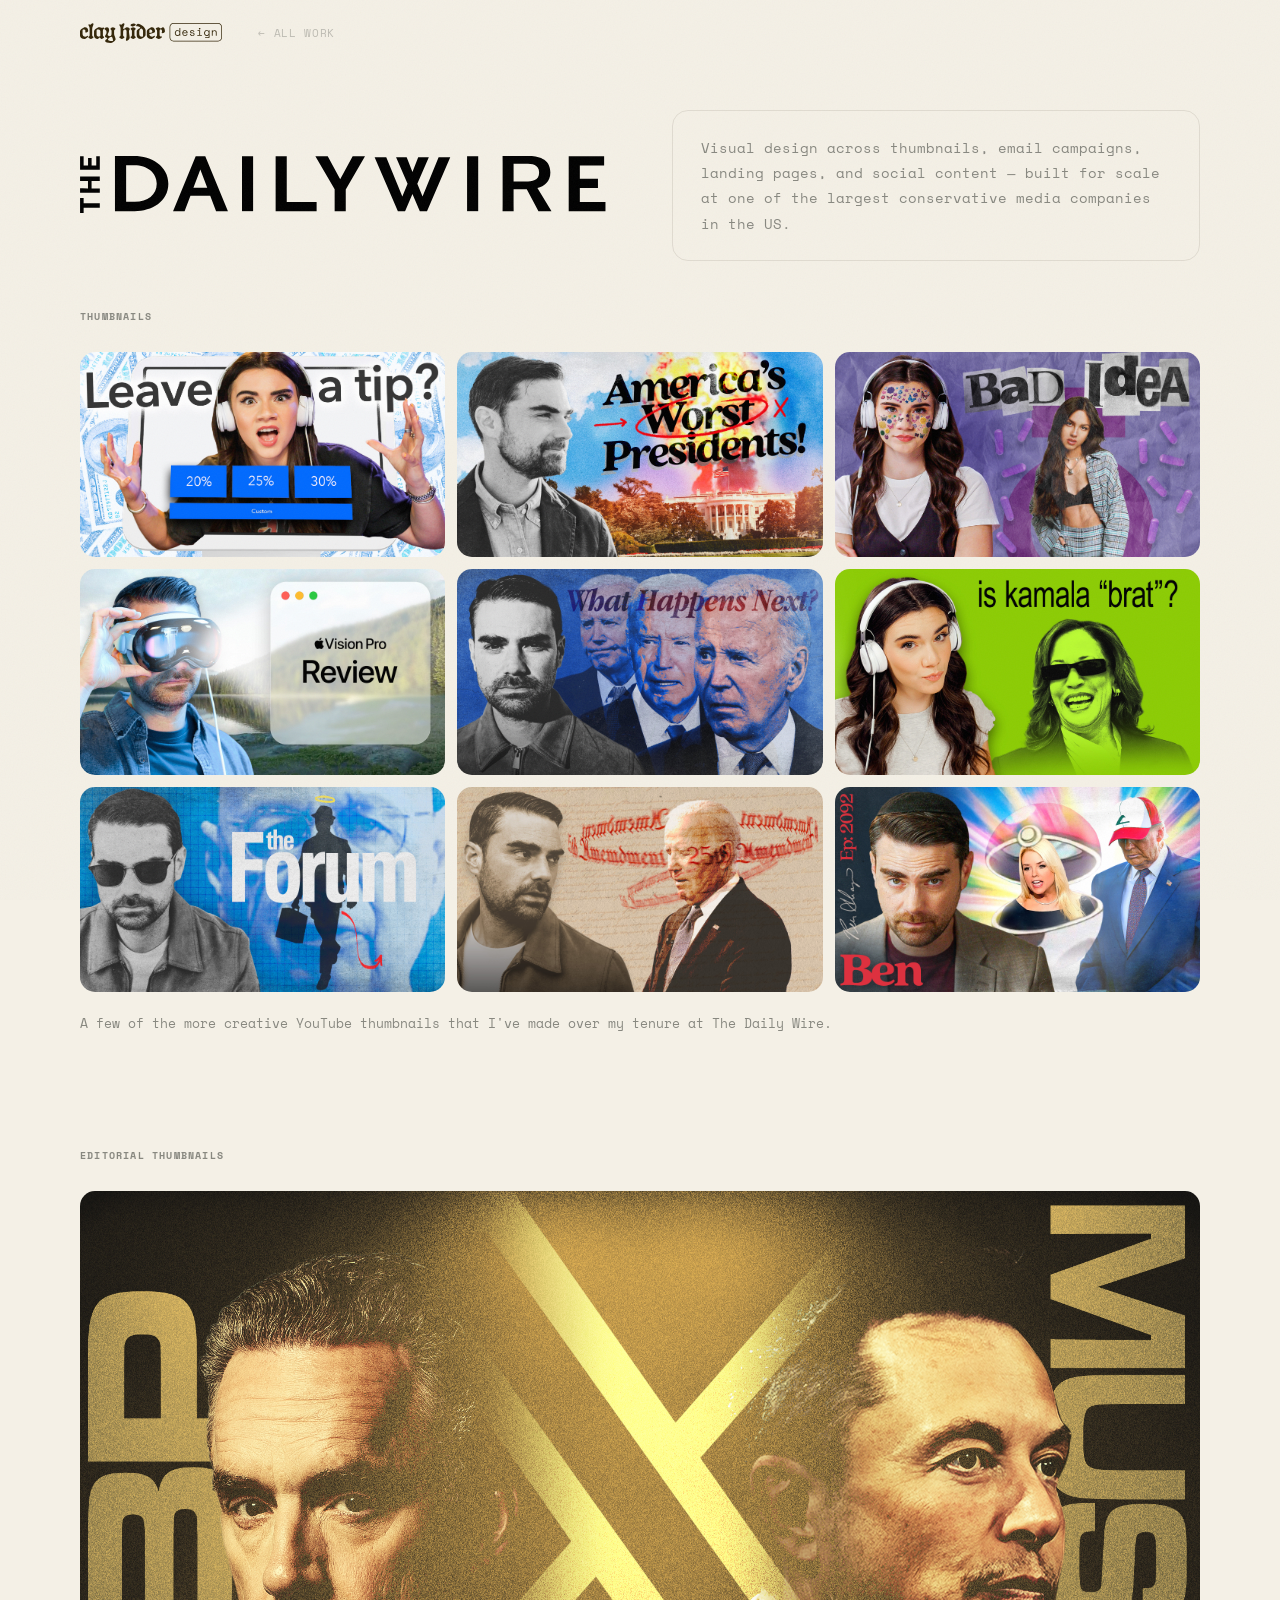
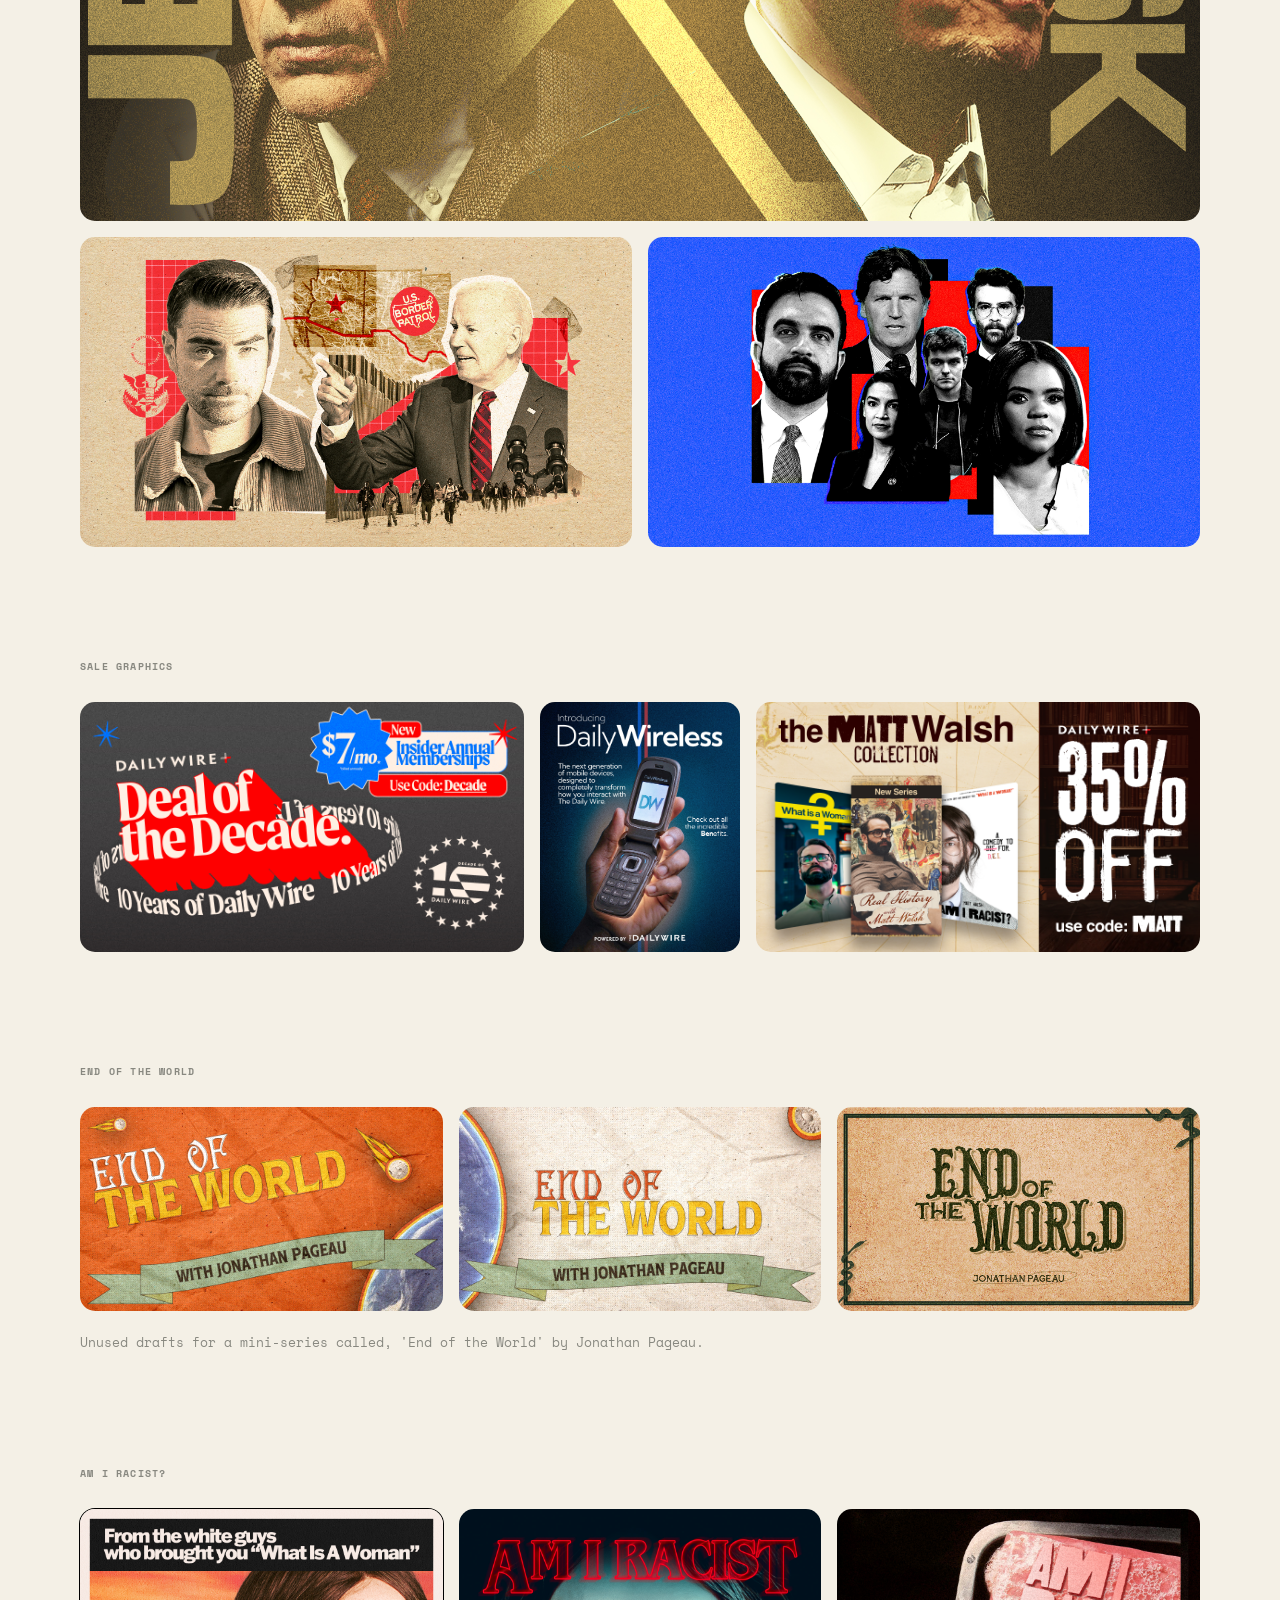
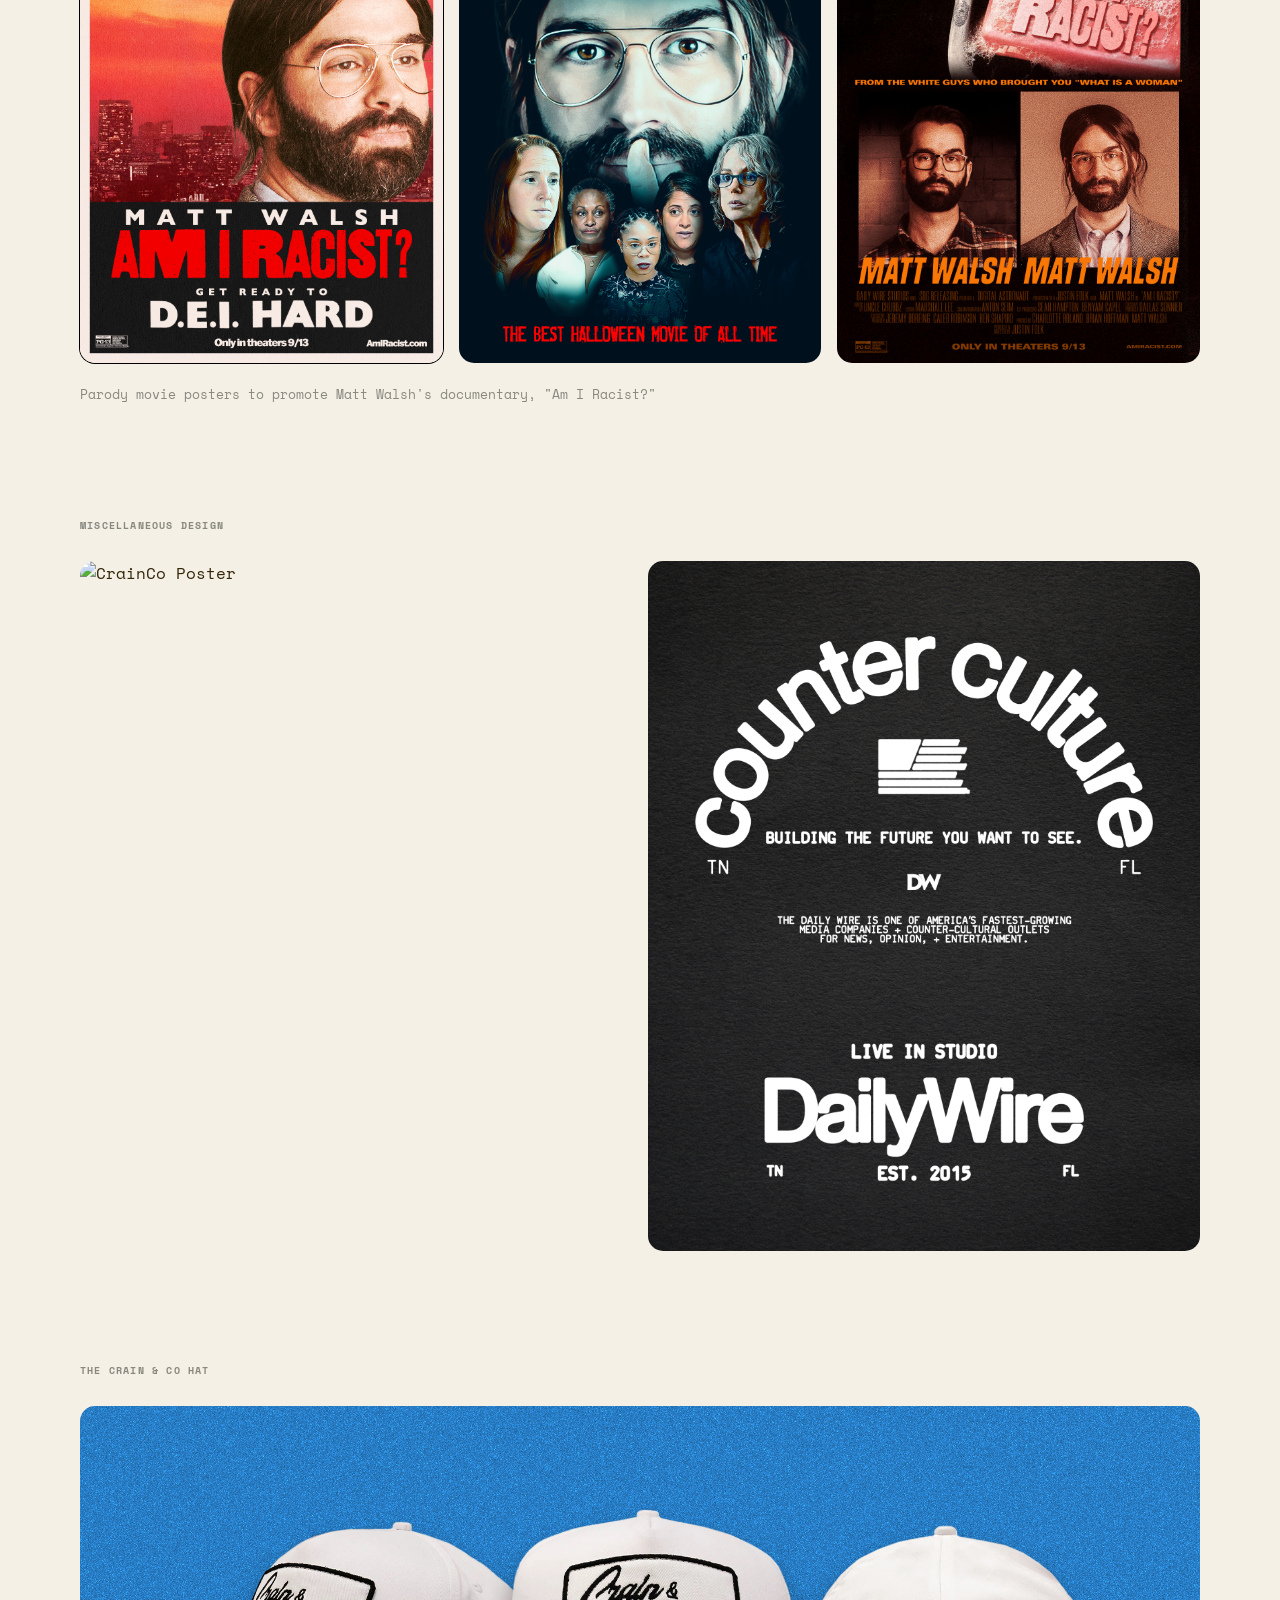
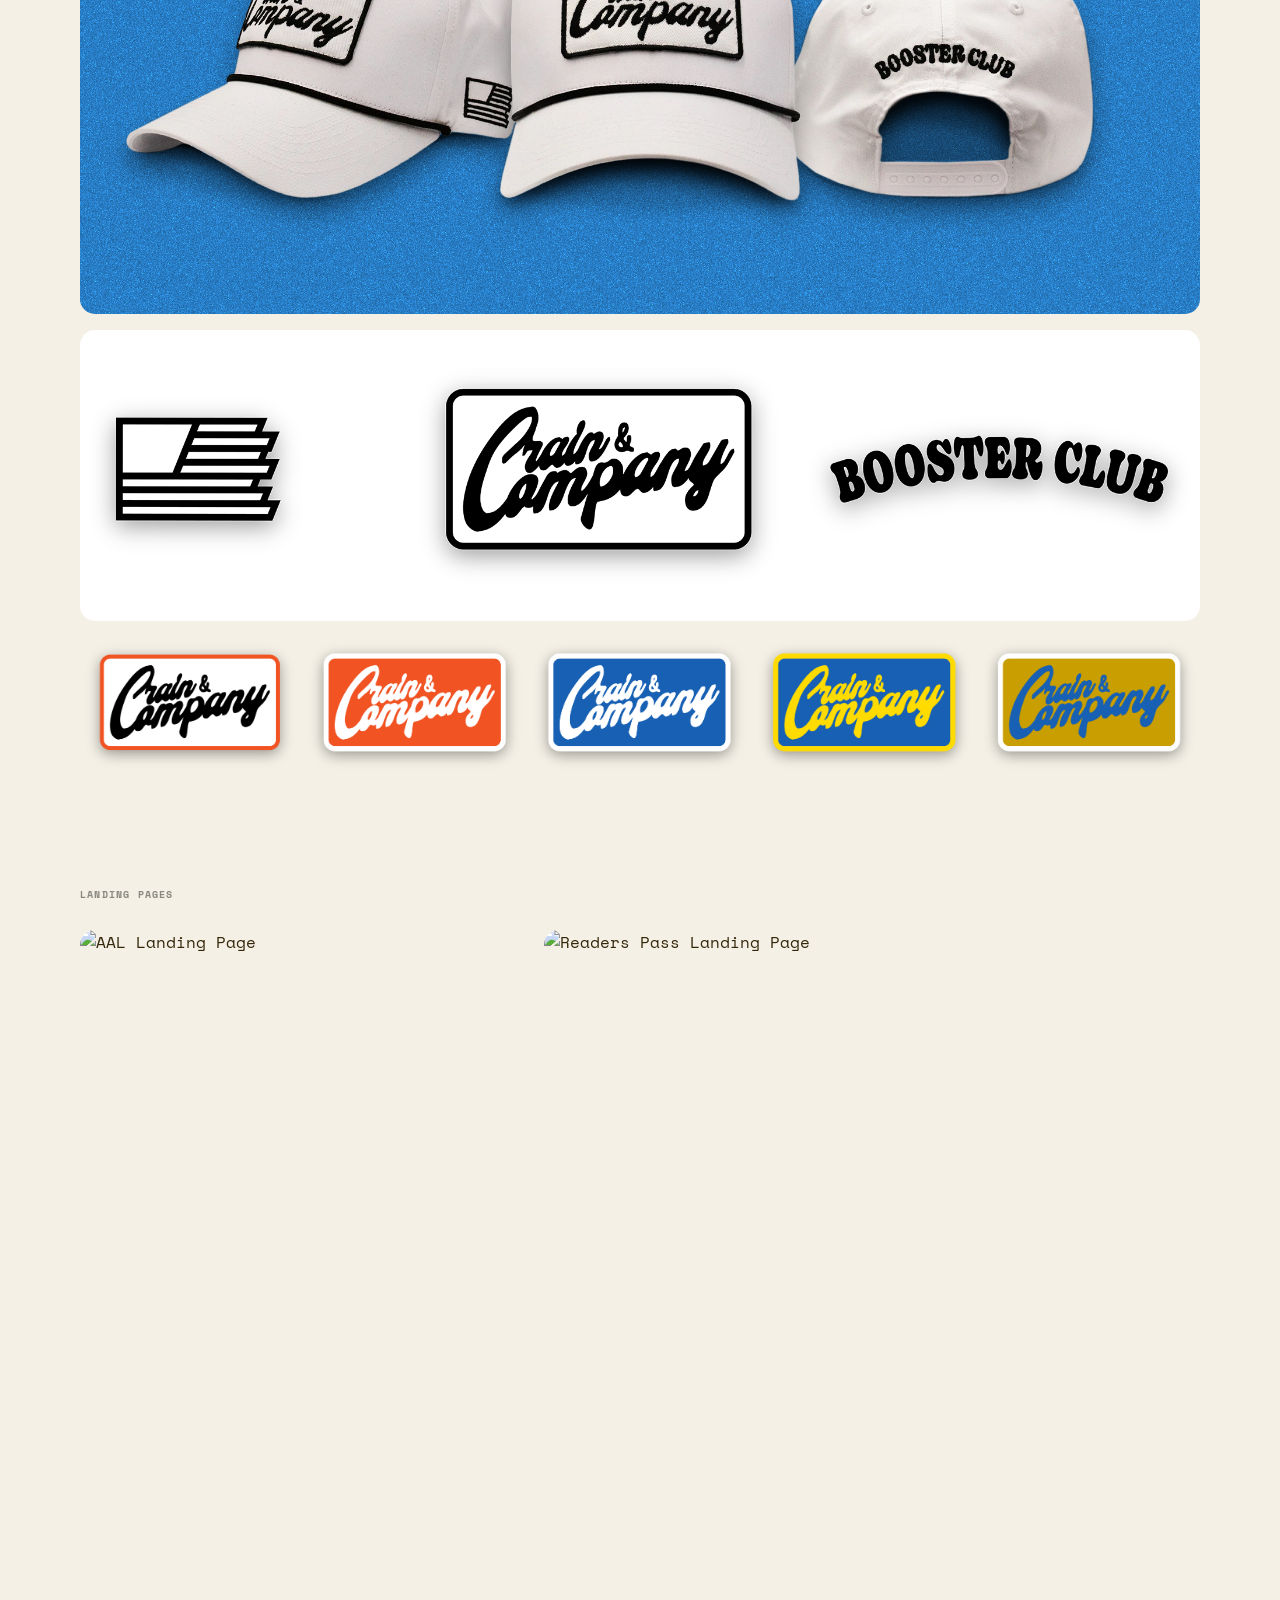
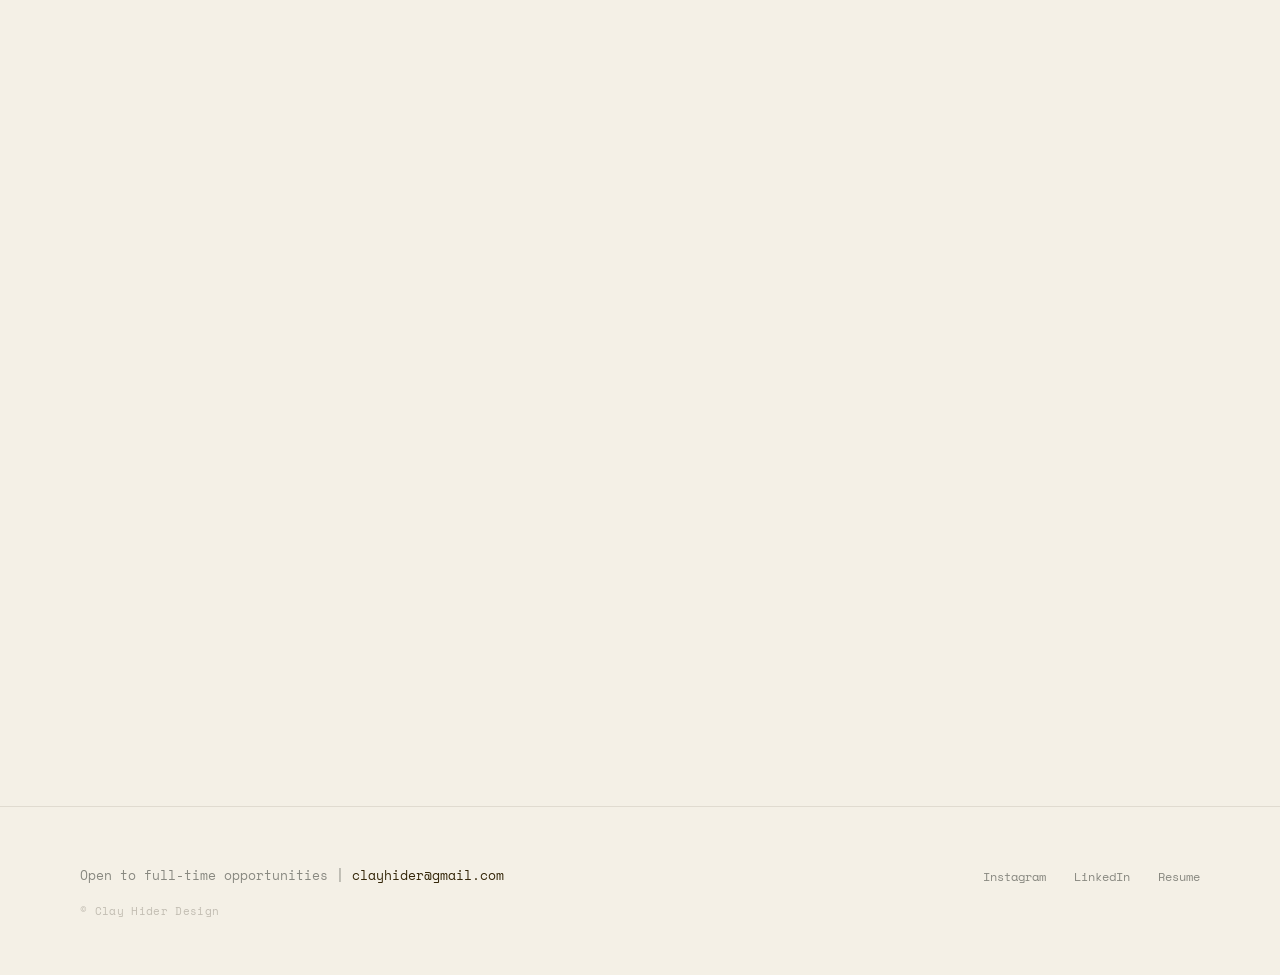
==== commit e9dcce95: "5/13" ====
--- a/Daily-Wire/index.html
+++ b/Daily-Wire/index.html
@@ -4,22 +4,22 @@
   <meta charset="UTF-8">
   <meta name="viewport" content="width=device-width, initial-scale=1.0">
   <title>The Daily Wire — clay hider design</title>
-  <link rel="icon" href="../chdesign-favicon.svg" type="image/svg+xml">
-  <link rel="stylesheet" href="../style.css?v=34">
+  <link rel="icon" href="../chdesign/chdesign-favicon.svg" type="image/svg+xml">
+  <link rel="stylesheet" href="../style.css?v=37">
 </head>
 <body>
 
   <!-- Sticky header -->
   <div id="sticky-nav">
     <div class="container">
-      <a href="../"><img src="../chdesign-straight-logo.svg?v=2" alt="Clay Hider Design" class="sticky-logo"></a>
+      <a href="../"><img src="../chdesign/chdesign-straight-logo.svg?v=2" alt="Clay Hider Design" class="sticky-logo"></a>
     </div>
   </div>
 
   <nav>
     <div class="container">
       <div class="nav-left">
-        <a href="../" class="nav-logo"><img src="../chdesign-straight-logo.svg?v=2" alt="Clay Hider Design" class="nav-logo-img"></a>
+        <a href="../" class="nav-logo"><img src="../chdesign/chdesign-straight-logo.svg?v=2" alt="Clay Hider Design" class="nav-logo-img"></a>
         <a href="../" class="nav-back">&#8592; All Work</a>
       </div>
     </div>
--- a/style.css
+++ b/style.css
@@ -45,51 +45,32 @@
   padding: 0 80px;
 }
 
-/* ── Sticky header ── */
+/* ── Sticky header — floating pill ── */
 #sticky-nav {
   position: fixed;
-  top: 0;
-  left: 0;
-  right: 0;
+  top: 16px;
+  left: 50%;
+  transform: translateX(-50%) translateY(calc(-100% - 24px));
   z-index: 1000;
-  background: var(--bg);
-  border-bottom: 1px solid var(--border);
-  padding: 14px 0;
-  transform: translateY(-100%);
+  background: rgba(244, 240, 230, 0.92);
+  backdrop-filter: blur(16px);
+  -webkit-backdrop-filter: blur(16px);
+  border: 1px solid rgba(52, 38, 9, 0.22);
+  border-radius: 50px;
+  padding: 11px 28px;
   transition: transform 0.4s cubic-bezier(0.23, 1, 0.32, 1);
+  white-space: nowrap;
 }
 
 #sticky-nav.is-visible {
-  transform: translateY(0);
+  transform: translateX(-50%) translateY(0);
 }
 
 .sticky-logo {
-  height: 22px;
+  height: 20px;
   width: auto;
   display: block;
 }
-
-/* ── Sticky-nav hamburger (mobile only) ── */
-.sticky-hamburger {
-  display: none;
-  flex-direction: column;
-  gap: 5px;
-  background: none;
-  border: none;
-  cursor: pointer;
-  padding: 4px;
-}
-.sticky-hamburger span {
-  display: block;
-  width: 22px;
-  height: 2px;
-  background: var(--text);
-  border-radius: 2px;
-  transition: transform 0.3s ease, opacity 0.3s ease;
-}
-.sticky-hamburger.is-open span:nth-child(1) { transform: translateY(7px) rotate(45deg); }
-.sticky-hamburger.is-open span:nth-child(2) { opacity: 0; }
-.sticky-hamburger.is-open span:nth-child(3) { transform: translateY(-7px) rotate(-45deg); }
 
 .nav-logo-img {
   height: 20px;
@@ -134,12 +115,25 @@
 .nav-links a {
   font-size: 12px;
   font-weight: 400;
-  color: var(--muted);
+  color: var(--text);
   text-decoration: none;
-  transition: color 0.2s ease;
-}
-
-.nav-links a:hover { color: var(--text); }
+  text-transform: lowercase;
+  padding: 5px 11px;
+  border-radius: 7px;
+  border: 1px solid transparent;
+  transition: color 0.2s ease, border-color 0.2s ease, background 0.15s ease;
+}
+
+.nav-links a:hover {
+  color: var(--text);
+  border-color: var(--text);
+}
+
+.nav-links a.is-clicking {
+  background: var(--text);
+  color: var(--bg);
+  border-color: var(--text);
+}
 
 /* ── Hamburger ── */
 .nav-hamburger {
@@ -278,9 +272,10 @@
   gap: 14px;
   overflow-x: auto;
   scroll-snap-type: x mandatory;
+  scroll-padding-left: 0;
   -webkit-overflow-scrolling: touch;
   scrollbar-width: none;
-  padding: 20px 80px 48px 0;
+  padding: 28px 80px 48px 0;
 }
 
 .hero-cards::-webkit-scrollbar { display: none; }
@@ -288,15 +283,15 @@
 .hc-card {
   flex: 0 0 260px;
   scroll-snap-align: start;
-  background: #fff;
-  border: 1.5px solid rgba(0,0,0,0.13);
+  background: var(--bg);
+  border: 1px solid var(--text);
   border-radius: 18px;
   padding: 10px 10px 13px;
   text-decoration: none;
   color: var(--text);
   display: block;
-  transition: transform 0.4s cubic-bezier(0.23, 1, 0.32, 1);
-  will-change: transform;
+  transition: transform 0.35s cubic-bezier(0.23, 1, 0.32, 1);
+  user-select: none;
 }
 
 .hc-photo {
@@ -312,6 +307,9 @@
   object-fit: cover;
   display: block;
   transition: transform 0.45s cubic-bezier(0.23, 1, 0.32, 1);
+  -webkit-user-drag: none;
+  user-select: none;
+  pointer-events: none;
 }
 
 
@@ -477,12 +475,12 @@
   justify-content: center;
   padding: 52px;
   overflow: hidden;
-  transition: transform 0.25s ease;
-  cursor: default;
-}
-
-.logo-cell:hover {
-  transform: scale(1.05);
+  cursor: pointer;
+}
+
+.logo-cell:active {
+  opacity: 0.85;
+  transition: opacity 0.1s;
 }
 
 .logo-img {
@@ -490,7 +488,60 @@
   height: 100%;
   object-fit: contain;
   mix-blend-mode: multiply;
-}
+  transition: transform 0.35s cubic-bezier(0.23, 1, 0.32, 1);
+  will-change: transform;
+}
+
+.logo-cell:hover .logo-img {
+  transform: scale(1.12);
+}
+
+/* ── Logo lightbox ── */
+#logo-lightbox {
+  position: fixed;
+  inset: 0;
+  z-index: 10000;
+  background: rgba(52, 38, 9, 0.82);
+  display: flex;
+  align-items: center;
+  justify-content: center;
+  opacity: 0;
+  pointer-events: none;
+  transition: opacity 0.22s ease;
+  backdrop-filter: blur(6px);
+  -webkit-backdrop-filter: blur(6px);
+}
+#logo-lightbox.is-open {
+  opacity: 1;
+  pointer-events: auto;
+}
+#logo-lightbox-img {
+  max-width: min(82vw, 460px);
+  max-height: 80vh;
+  object-fit: contain;
+  border-radius: 12px;
+  transform: scale(0.88);
+  transition: transform 0.28s cubic-bezier(0.23, 1, 0.32, 1);
+}
+#logo-lightbox.is-open #logo-lightbox-img {
+  transform: scale(1);
+}
+#logo-lightbox-close {
+  position: absolute;
+  top: 20px;
+  right: 24px;
+  background: none;
+  border: none;
+  color: var(--bg);
+  font-size: 22px;
+  cursor: pointer;
+  font-family: 'Space Mono', monospace;
+  opacity: 0.7;
+  padding: 8px;
+  line-height: 1;
+  transition: opacity 0.15s;
+}
+#logo-lightbox-close:hover { opacity: 1; }
 
 /* ── Footer ── */
 footer {
@@ -572,7 +623,7 @@
   color: var(--muted);
   text-decoration: none;
   padding: 5px 12px;
-  border-radius: 20px;
+  border-radius: 7px;
   opacity: 0.5;
   transition: background 0.2s ease, color 0.2s ease, opacity 0.2s ease;
 }
@@ -1003,6 +1054,84 @@
 .thumb-grid-mixed img:nth-child(9),
 .thumb-grid-mixed img:nth-child(10) { grid-column: span 2; }
 
+/* ── Hero mobile nav links (hidden on desktop) ── */
+.hero-mobile-links {
+  display: none;
+}
+
+/* ── About section ── */
+.about-inner {
+  display: grid;
+  grid-template-columns: 46% 1fr;
+  gap: 56px;
+  align-items: center;
+}
+
+.about-card {
+  border: 1px solid var(--text);
+  border-radius: 18px;
+  padding: 10px 10px 0;
+  width: 100%;
+  background: var(--bg);
+}
+
+.about-photo {
+  width: 100%;
+  aspect-ratio: 4 / 3;
+  object-fit: cover;
+  object-position: center 22%;
+  border-radius: 10px;
+  display: block;
+}
+
+.about-text {
+  display: flex;
+  flex-direction: column;
+  gap: 24px;
+  align-items: flex-start;
+  padding-top: 4px;
+}
+
+.cta-btn {
+  display: inline-block;
+  font-family: 'Space Mono', monospace;
+  font-size: 12px;
+  font-weight: 400;
+  text-transform: lowercase;
+  text-decoration: none;
+  color: var(--text);
+  border: 1px solid var(--text);
+  border-radius: 7px;
+  padding: 8px 18px;
+  transition: background 0.15s ease, color 0.15s ease;
+}
+
+.cta-btn:hover {
+  background: var(--text);
+  color: var(--bg);
+}
+
+.cta-btn.is-clicking {
+  background: var(--text);
+  color: var(--bg);
+}
+
+.about-name {
+  text-align: center;
+  padding: 12px 0 16px;
+  font-size: 11px;
+  font-weight: 700;
+  letter-spacing: 0.1em;
+  text-transform: uppercase;
+  color: var(--text);
+}
+
+.about-bio {
+  font-size: 13px;
+  color: var(--text);
+  line-height: 1.9;
+}
+
 /* ── Horizontal scroll sections ── */
 .scroll-section {
   position: relative;
@@ -1016,7 +1145,7 @@
   cursor: pointer;
 }
 
-/* ── Mobile ── */
+/* ── Tablet + Mobile (≤768px) ── */
 @media (max-width: 768px) {
   .container {
     padding: 0 24px;
@@ -1027,17 +1156,9 @@
     gap: 32px;
   }
 
-  /* Hero: straight logo full-width on mobile, stacked hidden */
-
-  .hero-intro {
-    gap: 20px;
-    padding-bottom: 28px;
-    align-items: center;
-  }
-
-  .hero-bio {
-    max-width: 100%;
-    text-align: center;
+  /* About: tighten gap on tablet so both sides have breathing room */
+  .about-inner {
+    gap: 36px;
   }
 
   .hero-cards-outer {
@@ -1047,7 +1168,7 @@
   }
 
   .hero-cards {
-    padding: 16px 24px 40px 0;
+    padding: 24px 24px 40px 0;
   }
 
   .hc-card {
@@ -1058,9 +1179,9 @@
     padding: 40px 0;
   }
 
-  /* Logo grid: keep 3×3 but reduce padding so logos stay visible */
+  /* Logo grid: tighter padding so logos read bigger on mobile */
   .logo-cell {
-    padding: 18px;
+    padding: 12px;
   }
 
   .projects-grid {
@@ -1211,6 +1332,95 @@
   .scroll-arrow.next { right: 8px; }
 }
 
+/* ── Mobile only (≤480px) ── */
+@media (max-width: 480px) {
+  /* Hide desktop top nav — links live in hero */
+  #home-nav {
+    display: none;
+  }
+
+  /* Hero: stacked logo left + anchor links right, full-bleed */
+  .hero .container {
+    padding-left: 0;
+    padding-right: 0;
+  }
+
+  .hero {
+    padding: 20px 0 0;
+  }
+
+  .hero-intro {
+    flex-direction: row;
+    align-items: center;
+    gap: 0;
+    padding: 0 24px 28px;
+    justify-content: flex-start;
+  }
+
+  .hero-straight-logo {
+    display: none;
+  }
+
+  /* Logo fills ~56% — scaled up to close the gap */
+  .hero-stack-mobile {
+    display: block;
+    flex: 0 0 56%;
+    width: 56%;
+    height: auto;
+  }
+
+  /* Links fill remaining space, right-aligned — no orphan gap */
+  .hero-mobile-links {
+    flex: 1;
+    display: flex;
+    flex-direction: column;
+    gap: clamp(4px, 1.8vw, 10px);
+    align-items: flex-end;
+  }
+
+  .hero-mobile-links a {
+    font-family: 'Space Mono', monospace;
+    font-size: clamp(11px, 3vw, 13px);
+    font-weight: 400;
+    color: var(--text);
+    text-decoration: none;
+    text-transform: lowercase;
+    padding: clamp(4px, 1vw, 6px) clamp(8px, 2.2vw, 12px);
+    border-radius: 7px;
+    border: 1px solid transparent;
+    transition: color 0.2s ease, border-color 0.2s ease, background 0.15s ease;
+    display: inline-block;
+    width: fit-content;
+  }
+
+  .hero-mobile-links a:hover {
+    color: var(--text);
+    border-color: var(--text);
+  }
+
+  .hero-mobile-links a.is-clicking {
+    background: var(--text);
+    color: var(--bg);
+    border-color: var(--text);
+  }
+
+  /* Hero cards: full-bleed since container is 0; left padding matches container standard */
+  .hero-cards-outer {
+    margin-right: 0;
+  }
+
+  .hero-cards {
+    padding: 24px 0 40px 24px;
+    scroll-padding-left: 24px;
+  }
+
+  /* About section: stack vertically on mobile */
+  .about-inner {
+    grid-template-columns: 1fr;
+    gap: 24px;
+  }
+}
+
 /* ── Animations ── */
 @keyframes fadeUp {
   from { opacity: 0; transform: translateY(18px); }
@@ -1266,37 +1476,6 @@
   display: block;
 }
 
-/* ── Sticky nav (homepage scroll-in) ── */
-#sticky-nav {
-  position: fixed;
-  top: 0;
-  left: 0;
-  right: 0;
-  z-index: 500;
-  background: rgba(244, 240, 230, 0.88);
-  backdrop-filter: blur(14px);
-  -webkit-backdrop-filter: blur(14px);
-  border-bottom: 1px solid var(--border);
-  padding: 14px 0;
-  transform: translateY(-100%);
-  transition: transform 0.38s cubic-bezier(0.23, 1, 0.32, 1);
-}
-
-#sticky-nav.is-visible {
-  transform: translateY(0);
-}
-
-#sticky-nav .container {
-  display: flex;
-  justify-content: space-between;
-  align-items: center;
-}
-
-#sticky-nav .sticky-logo {
-  height: 20px;
-  width: auto;
-  display: block;
-}
 
 /* ── Rolling Hills page — brand blue typography ── */
 .rh-page {
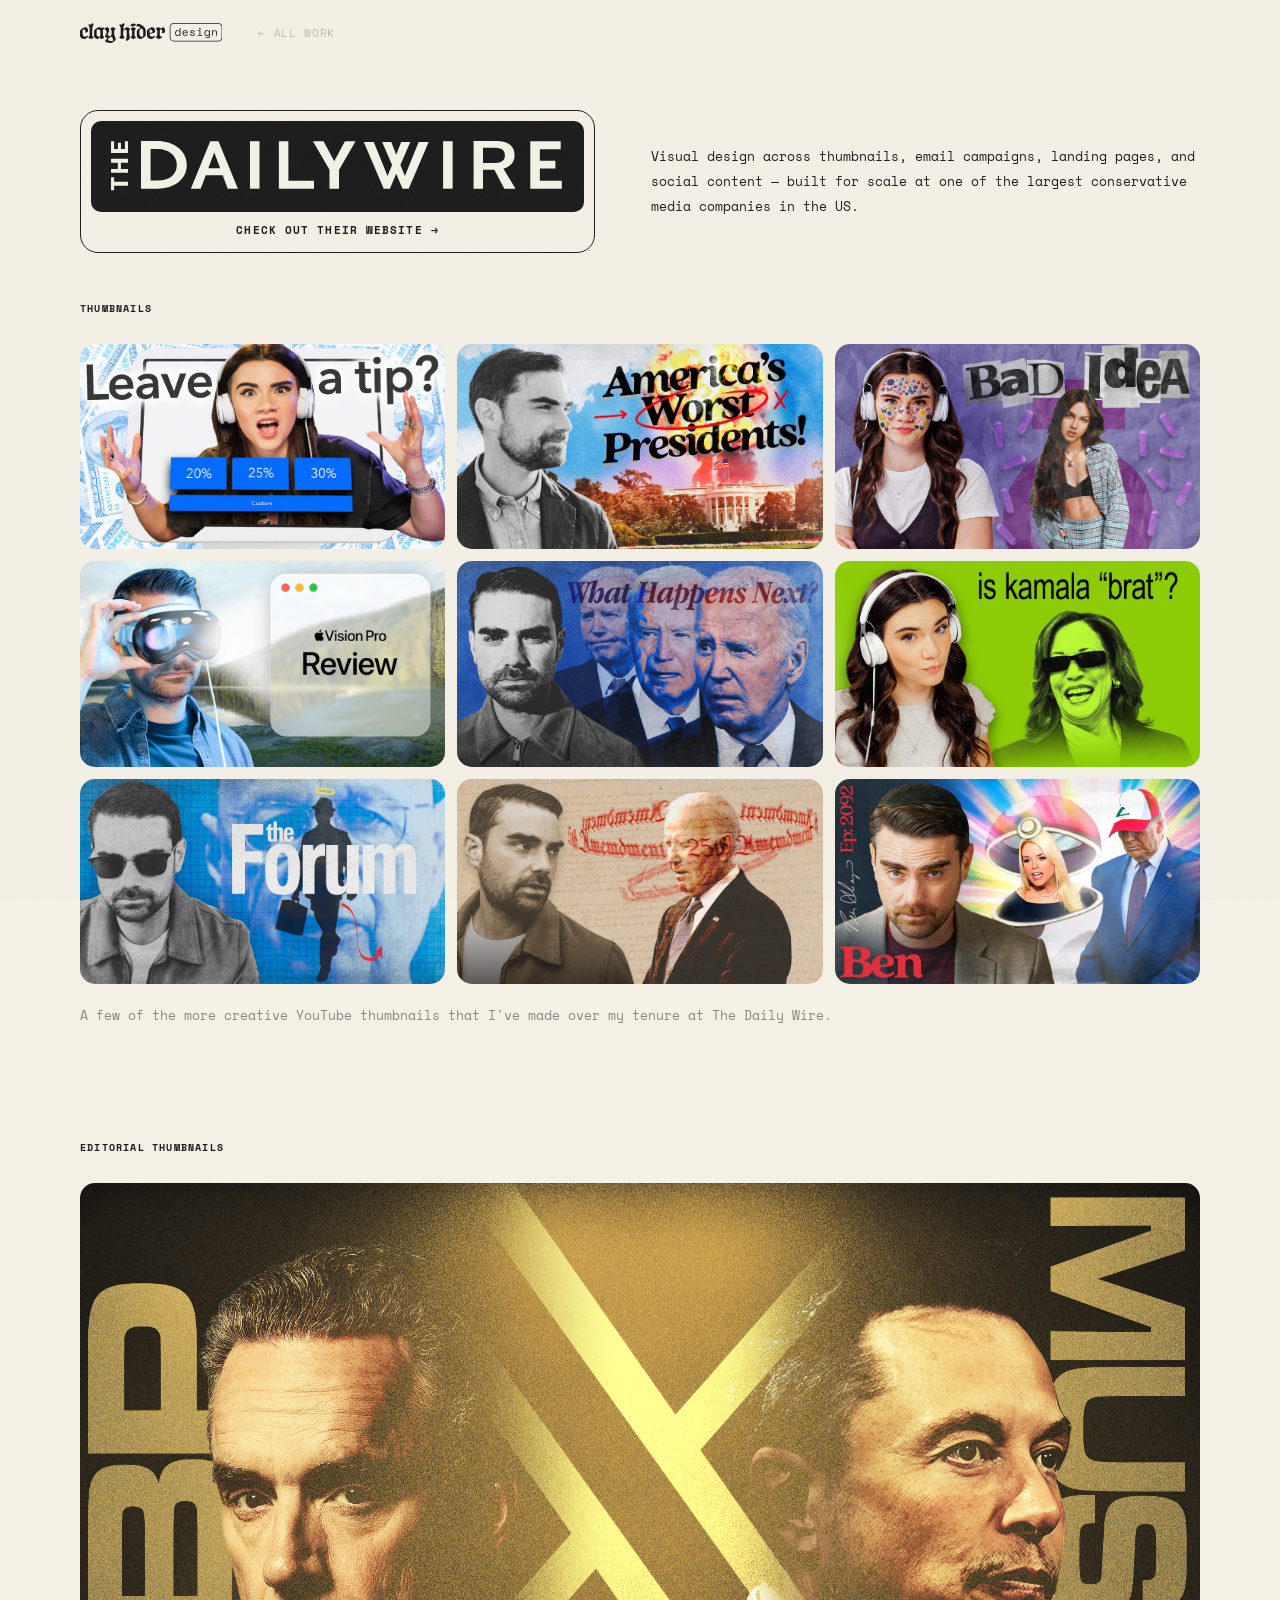
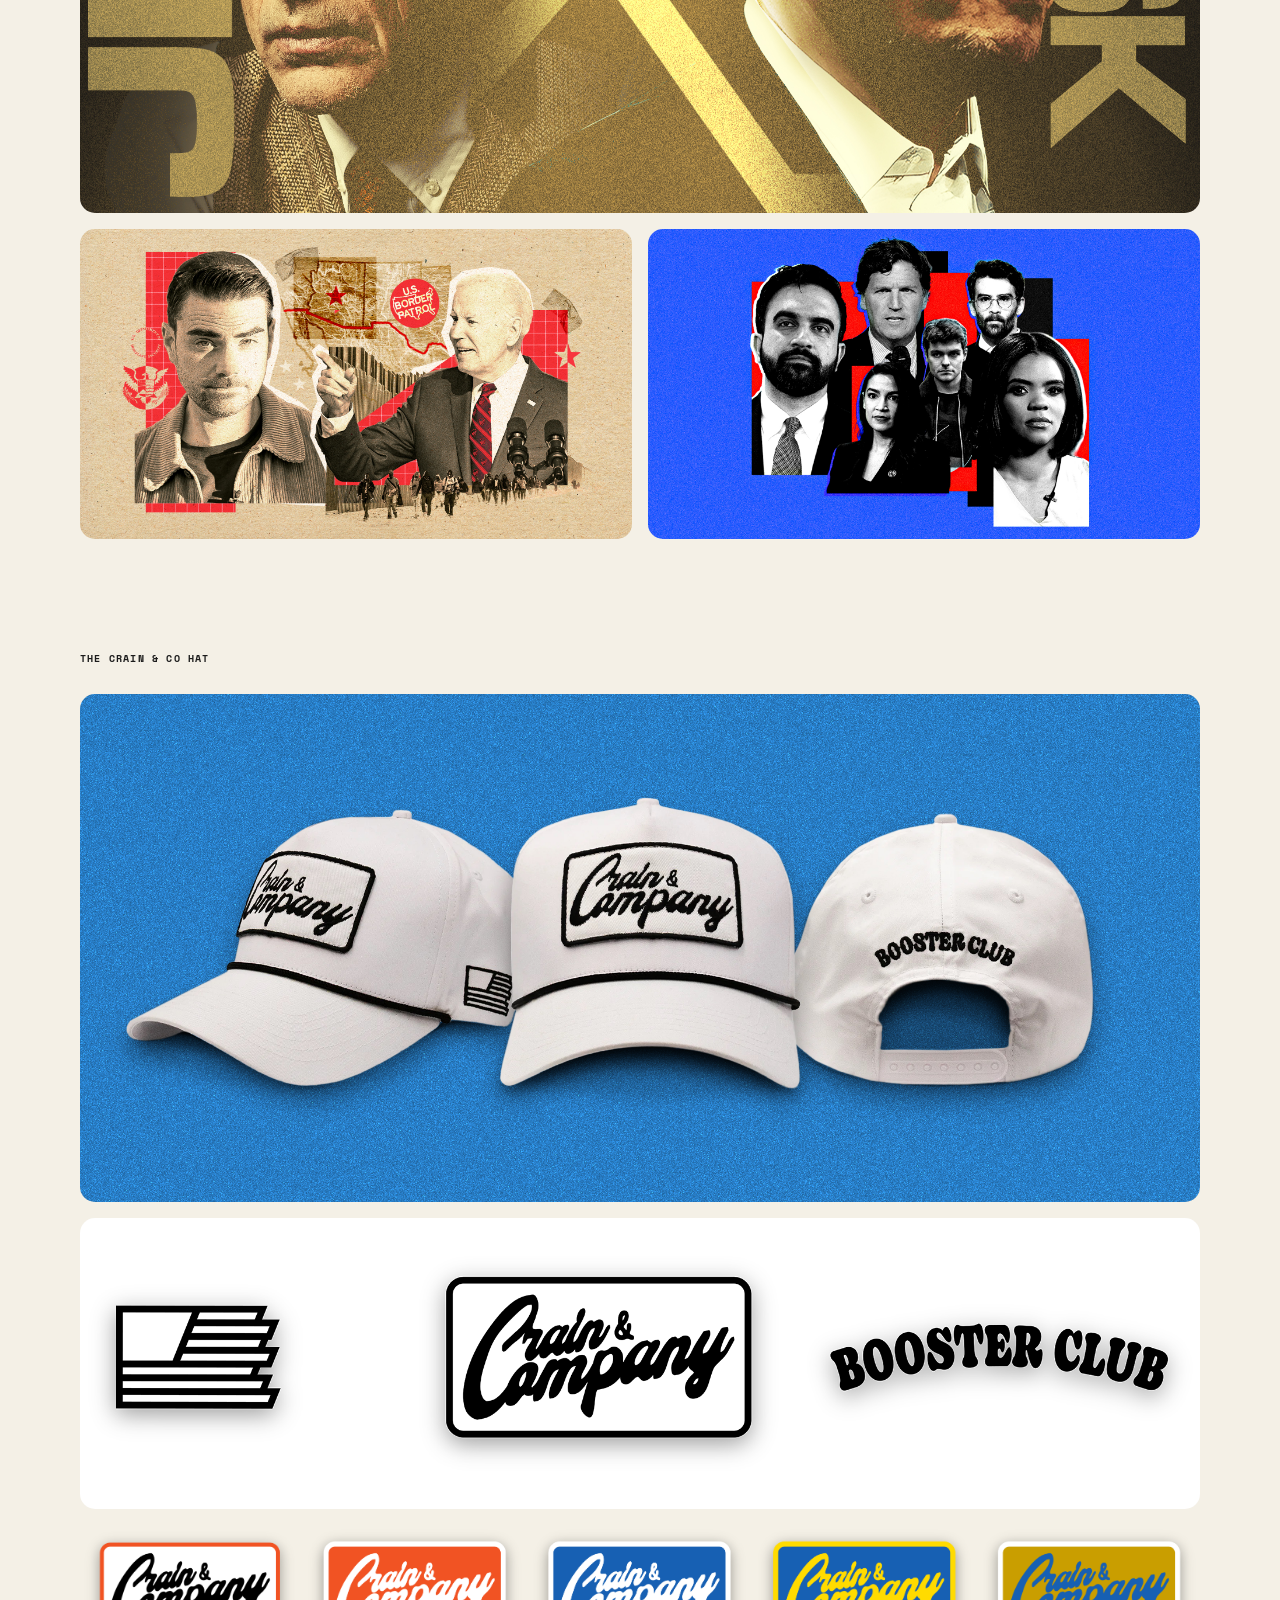
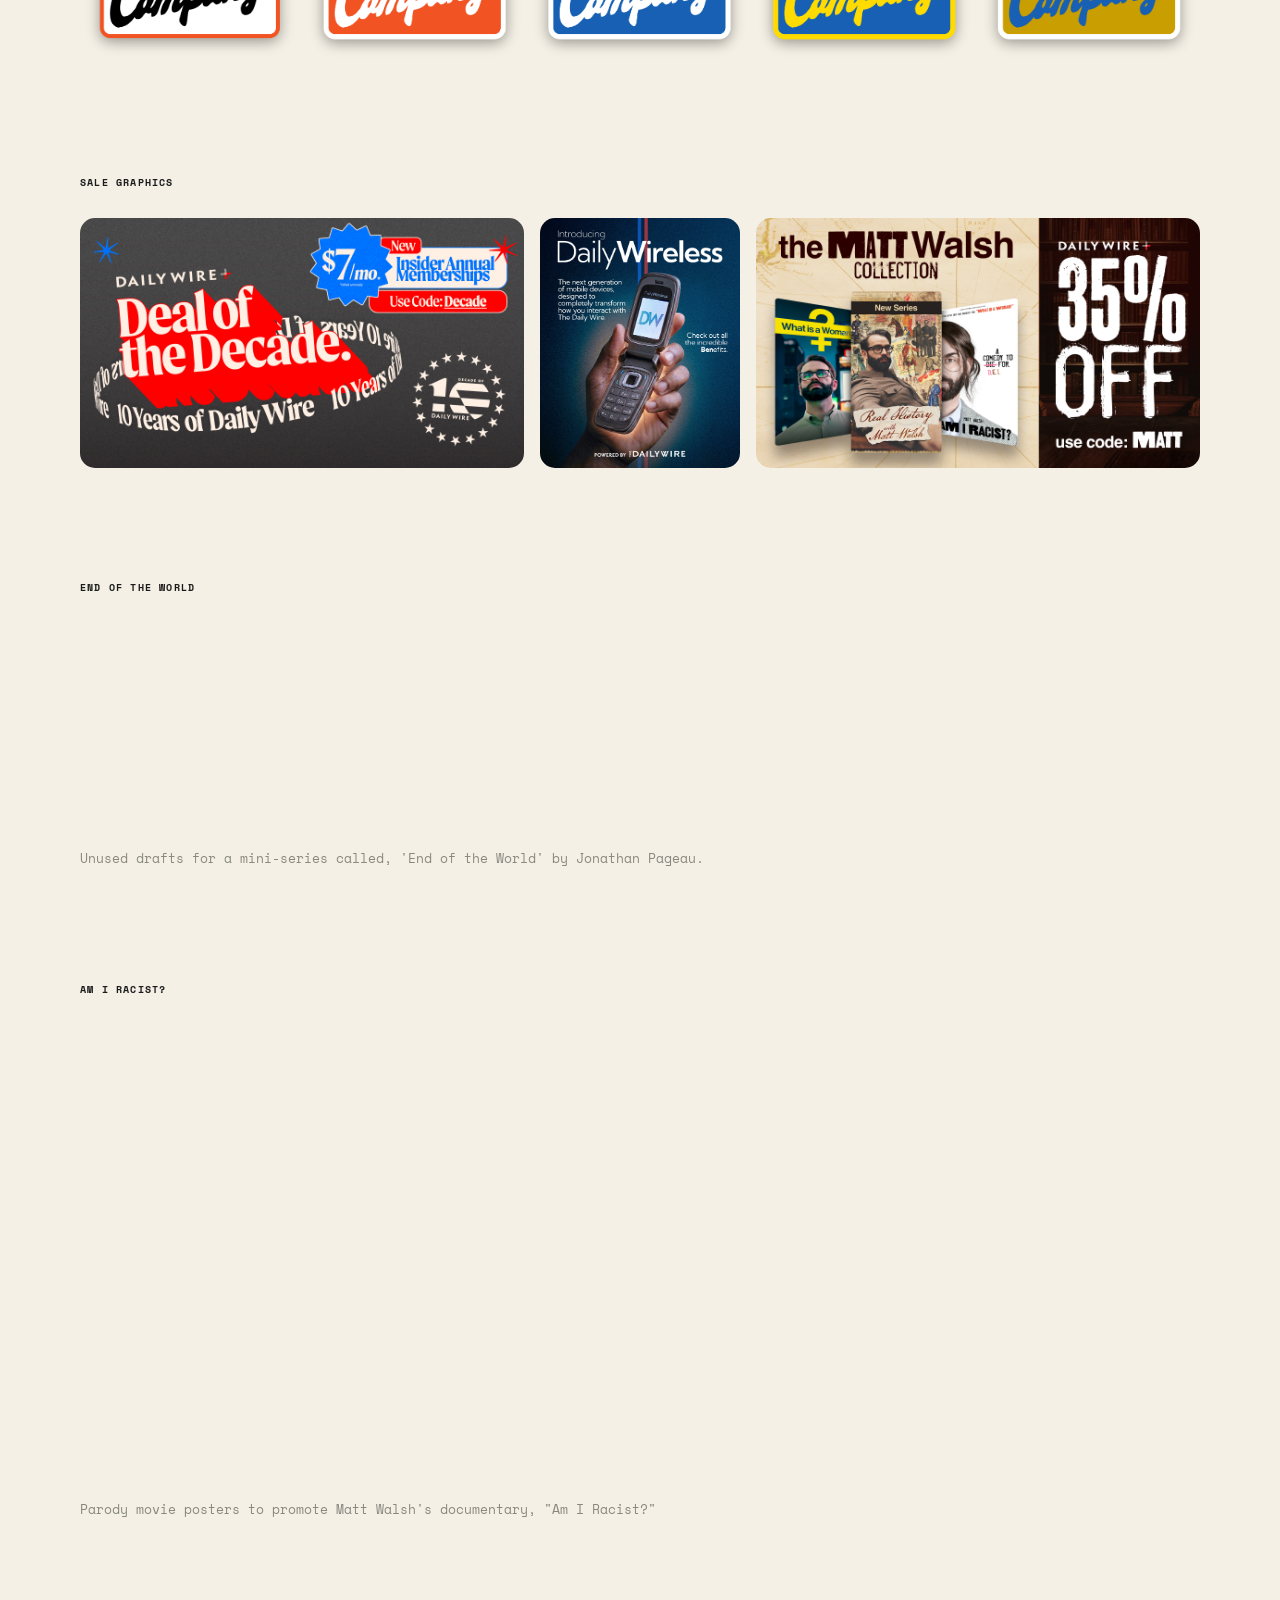
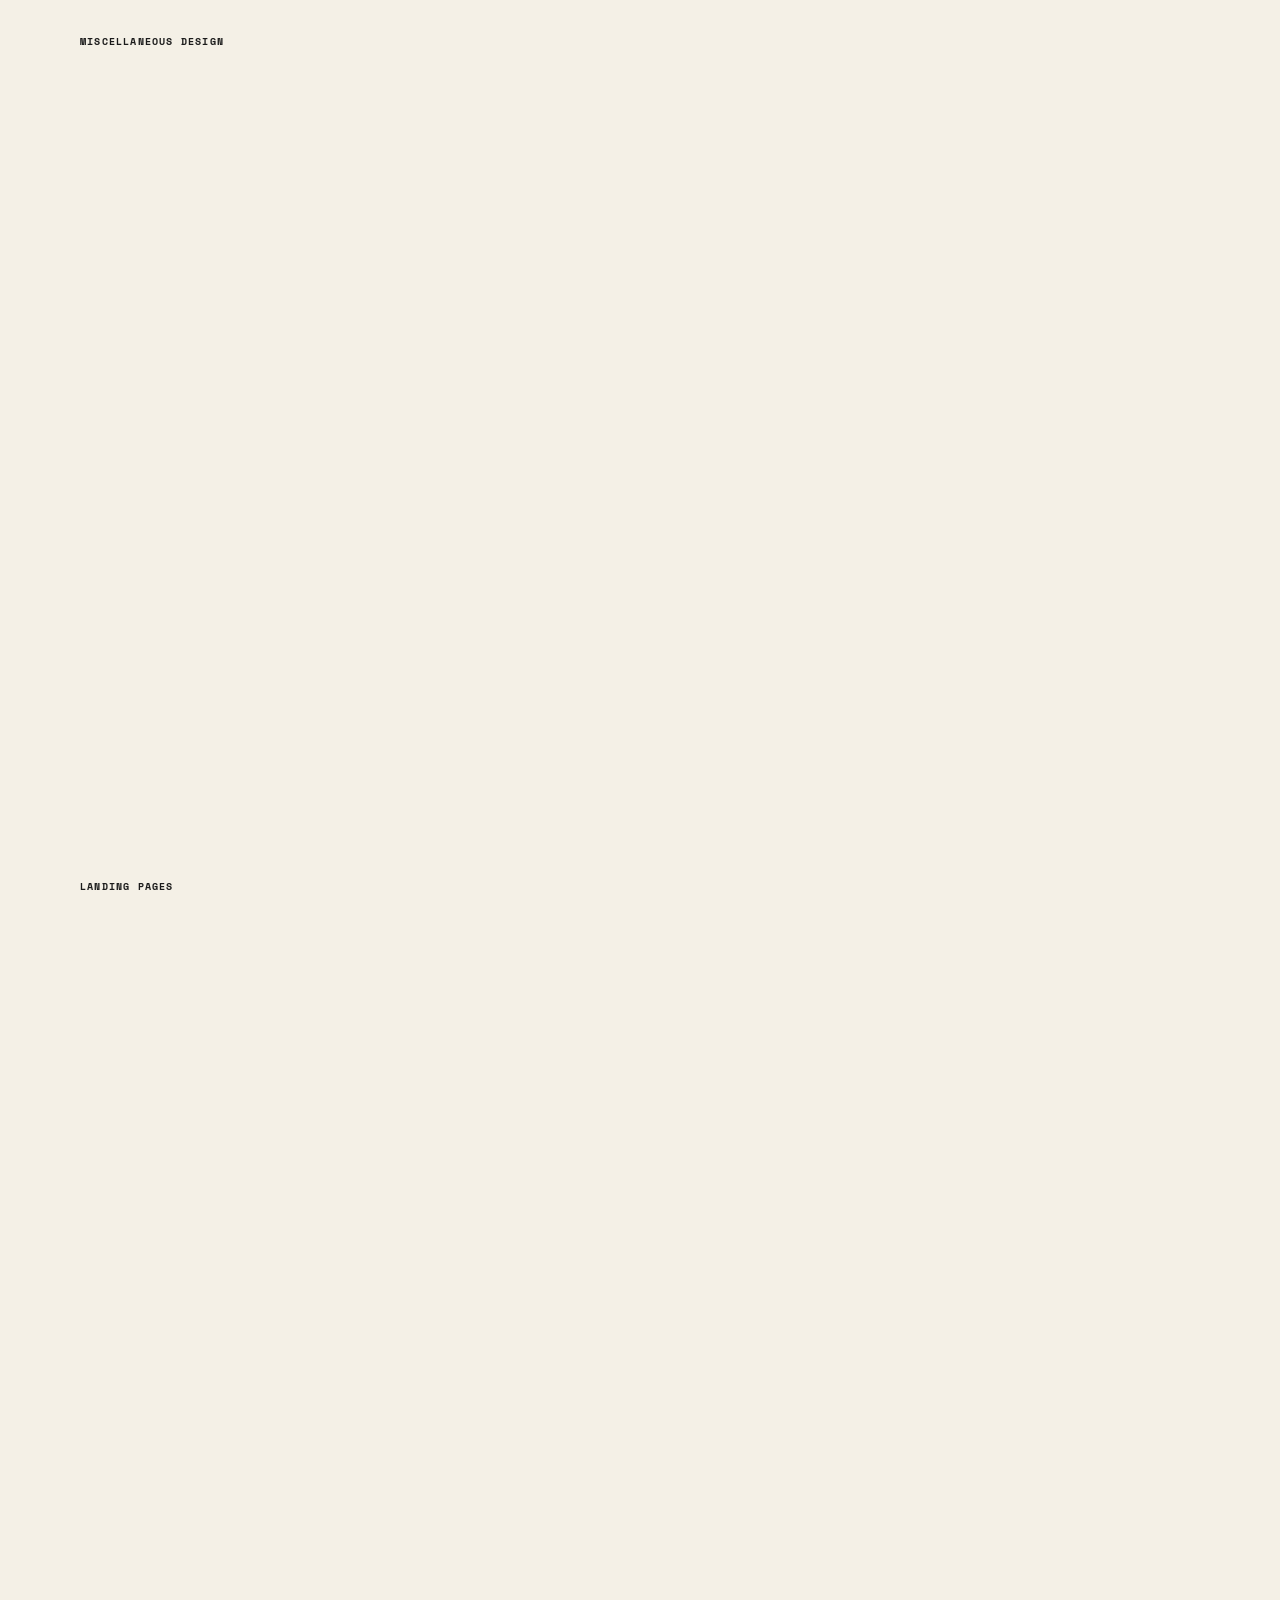
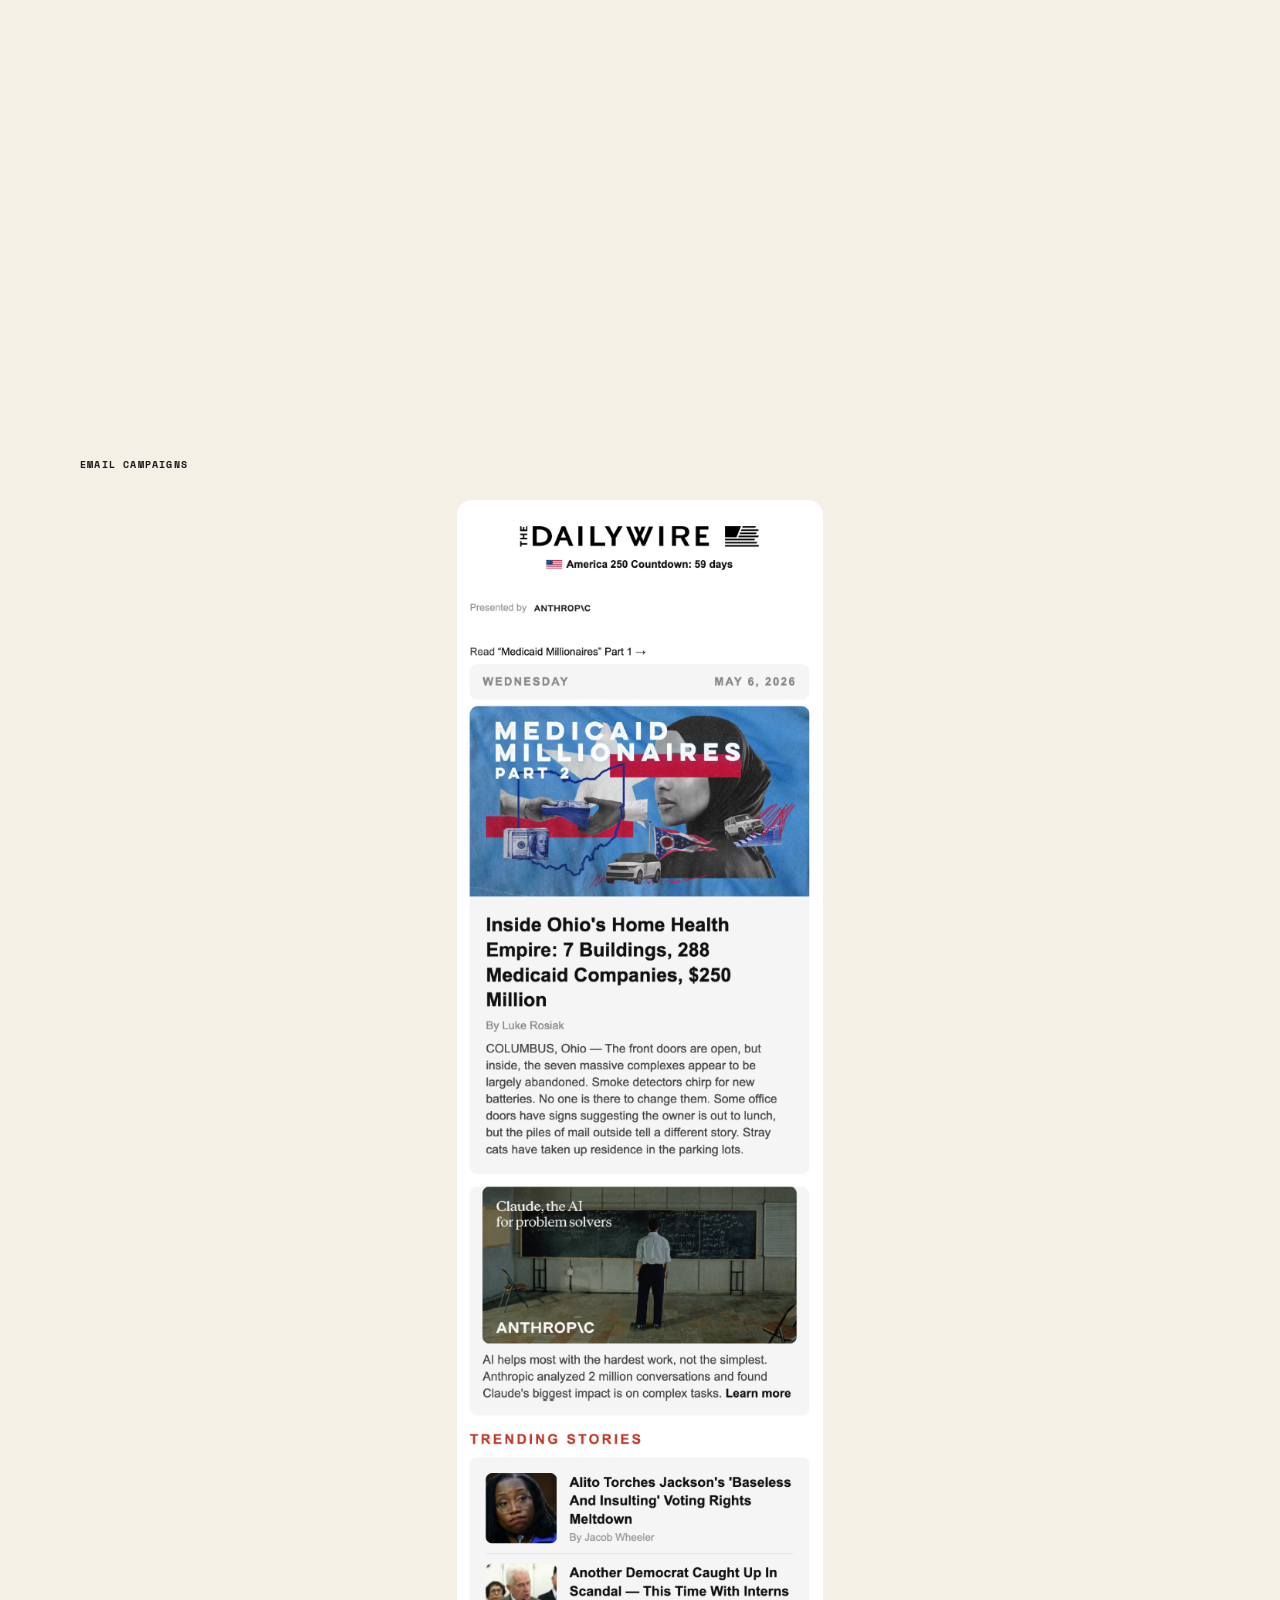
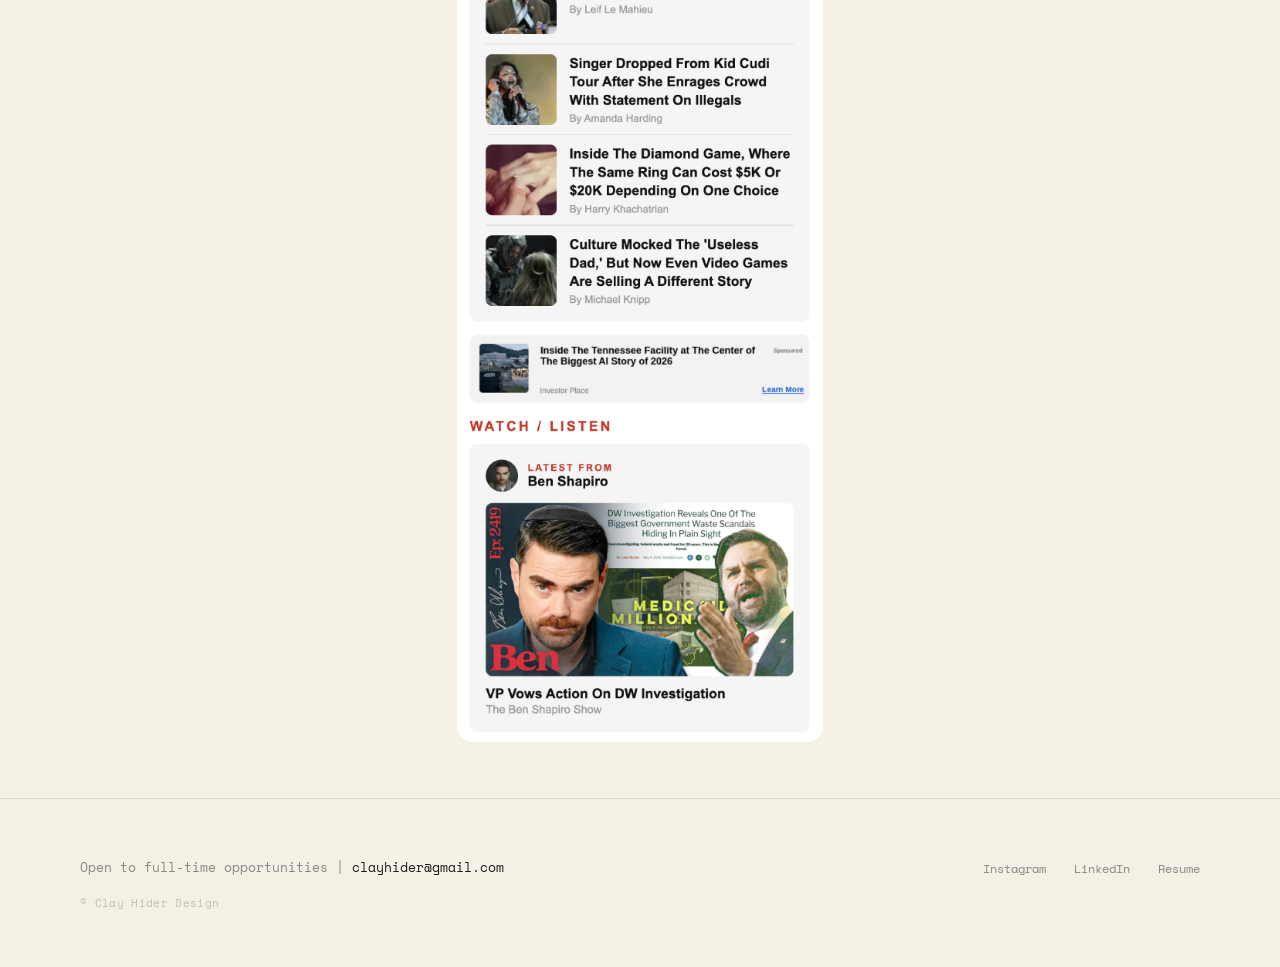
==== commit 28cdc6e2: "5/14 Afternoon Edits" ====
--- a/Daily-Wire/index.html
+++ b/Daily-Wire/index.html
@@ -5,21 +5,75 @@
   <meta name="viewport" content="width=device-width, initial-scale=1.0">
   <title>The Daily Wire — clay hider design</title>
   <link rel="icon" href="../chdesign/chdesign-favicon.svg" type="image/svg+xml">
-  <link rel="stylesheet" href="../style.css?v=37">
+  <link rel="stylesheet" href="../style.css?v=82">
 </head>
-<body>
+<body class="dw-page">
 
   <!-- Sticky header -->
   <div id="sticky-nav">
     <div class="container">
-      <a href="../"><img src="../chdesign/chdesign-straight-logo.svg?v=2" alt="Clay Hider Design" class="sticky-logo"></a>
+      <a href="../"><svg class="sticky-logo" xmlns="http://www.w3.org/2000/svg" viewBox="0 0 400.29 56.25" fill="currentColor">
+  <g>
+    <g>
+      <g>
+        <path d="M0,22.92c0-3.79,9.42-11.09,14.22-11.09,5.7,0,9,3.73,9,10.51,0,2.03-3.84,4.59-6.9,4.59-1.14,0-1.8-.48-1.8-1.28,0-1.07.96-1.49.96-3.04,0-2.93-1.86-4.64-5.28-4.64-2.1,0-3,1.39-3,3.63v9.65c0,4.75,2.76,7.25,8.58,7.25,2.76,0,3.18-2.77,5.64-2.77.96,0,1.68.59,1.68,1.44,0,2.4-7.5,7.73-10.38,7.73-7.44,0-12.72-4.11-12.72-9.81v-12.16Z"/>
+        <path d="M23.7,5.16c0-.85.6-1.55,1.5-1.55,1.5,0,2.34,1.44,3.66,1.44,2.34,0,3.54-4.48,6.9-4.48,1.44,0,2.34.85,2.34,2.4,0,4.11-3.78,6.99-3.78,14.61v16.8c0,3.2,3.78,3.73,3.78,5.81,0,1.81-4.92,4.69-7.26,4.69s-7.44-2.83-7.44-4.69c0-2.08,3.78-2.61,3.78-5.76v-18.29c0-5.87-3.48-8.37-3.48-10.99Z"/>
+        <path d="M39.6,35.29v-12.37c0-3.79,9.36-11.09,14.16-11.09,3.48,0,5.52,1.33,7.92,1.33,1.62,0,2.58-.8,4.2-.8,1.32,0,2.22.64,2.22,1.65,0,2.99-3.6,3.09-3.6,7.68v12.69c0,3.25,3.6,3.79,3.6,5.81,0,1.81-4.98,4.69-7.38,4.69-2.64,0-3.42-4.05-5.4-4.05s-2.94,4.05-5.52,4.05c-5.94,0-10.2-3.95-10.2-9.6ZM53.64,38.33c2.4,0,3.72-1.12,3.72-3.31v-11.41c0-4.37-2.22-5.49-7.62-5.49-2.04,0-2.94,1.49-2.94,3.73v10.61c0,3.84,2.34,5.87,6.84,5.87Z"/>
+        <path d="M75.6,44.73c1.92-1.39,1.86-2.4,0-3.04-2.64-.85-5.34-1.97-5.34-4.11,0-2.88,4.62-5.39,4.62-11.73,0-3.04-1.38-5.55-3.84-6.77-1.56-.8-2.28-1.65-2.28-2.61,0-1.87,4.86-4.64,7.26-4.64,3.84,0,6.12,3.68,6.12,7.95,0,6.72-4.08,9.28-4.08,13.6,0,1.87,2.88,3.73,6.24,3.73,3,0,4.68-2.72,4.68-5.87v-8.96c0-3.2-3.36-3.73-3.36-5.81,0-1.71,4.56-4.64,7.08-4.64,2.34,0,7.2,2.83,7.2,4.64,0,2.08-3.78,2.67-3.78,5.76v8.69c0,4.91,4.32,9.39,4.32,14.83,0,3.62-8.46,10.51-12.78,10.51-8.82,0-17.04-1.65-17.04-5.39,0-1.81,2.16-4.11,4.98-6.13ZM89.76,50.6c2.46,0,3.18-.59,3.18-2.4,0-4-2.64-9.28-4.5-9.28-2.58,0-9.72,4.91-9.78,8.05,0,2.56,7.5,3.62,11.1,3.62Z"/>
+        <path d="M110.64,40.2c0-2.08,3.78-2.61,3.78-5.76v-18.29c0-5.87-3.48-8.32-3.48-10.99,0-.85.6-1.49,1.5-1.55,1.56,0,2.28,1.44,3.66,1.44,2.28,0,3.54-4.48,6.84-4.48,1.5,0,2.4.91,2.4,2.35,0,3.57-3.66,7.52-3.66,12.64,0,.96.42,1.33,1.02,1.33,2.28,0,5.7-5.07,9.96-5.07,3.12,0,7.86,2.83,7.86,4.85s-2.46,2.99-2.46,5.92c0,9.07,2.04,12.59,2.04,18.83,0,3.25-5.28,8.8-8.46,8.8-1.32,0-2.16-.75-2.16-1.97,0-3.95,1.8-6.83,1.8-13.23v-12.21c0-2.61-2.34-4.48-5.34-4.48-2.58,0-4.38,3.79-4.38,7.36v8.69c0,3.25,3.78,3.73,3.78,5.81,0,1.81-4.92,4.69-7.26,4.69s-7.44-2.83-7.44-4.69Z"/>
+        <path d="M150.72,1.59c2.58,0,6.78,1.97,6.78,3.47,0,1.65-5.46,4.59-8.52,4.59-2.58,0-6.54-1.92-6.54-3.52,0-1.71,5.1-4.53,8.28-4.53ZM146.34,34.44v-12.21c0-3.2-3.84-3.62-3.78-5.76.06-1.65,4.8-4.64,7.32-4.64s7.38,3.04,7.38,4.64c0,2.13-3.78,2.61-3.78,5.76v12.16c0,3.2,3.78,3.79,3.78,5.81,0,1.81-4.98,4.69-7.32,4.69s-7.38-2.88-7.38-4.69c0-2.03,3.78-2.67,3.78-5.76Z"/>
+        <path d="M159.84,22.87c0-2.99,3.6-5.81,7.5-7.52,1.86-.96,2.52-1.44,2.52-2.08,0-.53-.6-1.23-1.68-2.08-2.34-1.71-4.14-2.4-5.94-2.4-.48,0-.96.05-1.44.16-1.5.32-2.52-.32-2.52-1.54,0-2.08,3.3-5.6,5.1-5.6,8.28,0,21.54,11.68,21.54,17.65v14.35c0,3.73-9.36,11.09-14.22,11.09-5.94,0-10.86-3.52-10.86-9.81v-12.21ZM174.66,38.49c2.22,0,3.06-1.39,3.06-3.62v-12.75c0-2.61-2.94-6.51-4.86-6.51-2.76,0-5.82,4.21-5.82,8.53v7.09c0,4.64,2.58,7.25,7.62,7.25Z"/>
+        <path d="M188.34,22.92c0-3.79,9.42-11.09,14.22-11.09,6.12,0,9,4.37,9,12.37,0,2.83-3.9,4.64-15.06,6.4-.72.11-.96.43-.96.91,0,4.37,3.42,6.99,8.58,6.99,2.76,0,3.18-2.77,5.7-2.77.9,0,1.62.64,1.62,1.44,0,2.4-7.2,7.73-10.38,7.73-7.44,0-12.72-4.11-12.72-9.81v-12.16ZM196.8,27.99c1.26,0,3.48-.48,5.58-1.23,1.08-.37,1.44-1.01,1.44-2.67,0-3.47-1.62-6.13-5.22-6.13-2.16,0-3.06,1.39-3.06,3.63v4.75c0,1.28.42,1.65,1.26,1.65Z"/>
+        <path d="M217.31,34.44v-12.21c0-3.2-3.78-3.68-3.78-5.76,0-1.81,5.04-4.64,7.38-4.64,2.94,0,5.34,3.63,6.72,3.63,1.5,0,3.06-3.63,6.06-3.63,3.48,0,5.82,4.85,5.82,12.16,0,2.35-3.9,4.75-7.56,4.75-1.08,0-1.74-.43-1.74-1.23,0-1.28,1.08-1.6,1.08-3.3,0-3.79-1.44-6.45-3.48-6.45-1.68,0-3.36,2.13-3.36,4.48v12.43c0,2.56,2.58,3.63,4.98,3.41h.18c1.02,0,1.68.48,1.68,1.33,0,2.13-6.78,5.49-9.12,5.49-2.64,0-8.64-2.83-8.64-4.69,0-2.03,3.78-2.67,3.78-5.76Z"/>
+      </g>
+      <g>
+        <g>
+          <path d="M280.3,33.66h-.37c-.25.48-.57.89-.95,1.25-.38.35-.8.65-1.25.87-.45.23-.92.4-1.42.52-.5.11-.98.17-1.44.17-1.04,0-2.01-.18-2.9-.53s-1.68-.86-2.36-1.53c-.68-.67-1.21-1.49-1.59-2.48-.39-.99-.58-2.12-.58-3.39v-.5c0-1.25.2-2.37.59-3.36.39-.99.93-1.82,1.59-2.5.67-.68,1.45-1.19,2.34-1.54.89-.35,1.84-.53,2.84-.53,1.06,0,2.05.23,2.98.7.92.47,1.64,1.19,2.14,2.17h.37v-8.8h2.43v21.85h-2.43v-2.37ZM275.12,34.16c.73,0,1.4-.13,2.03-.41.62-.27,1.17-.66,1.64-1.16.47-.5.84-1.1,1.11-1.79s.41-1.47.41-2.33v-.38c0-.83-.13-1.6-.41-2.29s-.64-1.29-1.11-1.79c-.47-.5-1.02-.89-1.65-1.17-.63-.28-1.31-.42-2.01-.42s-1.41.14-2.04.41c-.64.27-1.19.66-1.65,1.15-.47.5-.83,1.09-1.09,1.78-.26.69-.39,1.45-.39,2.28v.5c0,.87.13,1.65.39,2.34.26.69.62,1.28,1.09,1.76.47.49,1.01.86,1.64,1.12.62.26,1.31.39,2.06.39Z"/>
+          <path d="M290.76,29.04c.06,1.54.54,2.78,1.44,3.71.89.94,2.14,1.4,3.75,1.4.73,0,1.36-.08,1.9-.25.54-.17,1-.4,1.39-.69.38-.29.7-.63.94-1.01s.43-.8.58-1.23l2.31.62c-.44,1.44-1.24,2.61-2.42,3.51-1.18.91-2.76,1.36-4.76,1.36-1.1,0-2.12-.19-3.04-.58-.93-.38-1.72-.93-2.39-1.64-.67-.71-1.19-1.55-1.56-2.53-.38-.98-.56-2.06-.56-3.25v-.75c0-1.08.19-2.09.58-3.03.38-.94.92-1.74,1.61-2.42.69-.68,1.49-1.21,2.42-1.59.92-.38,1.93-.58,3.01-.58,1.27,0,2.37.23,3.29.7.92.47,1.69,1.05,2.28,1.73s1.03,1.44,1.31,2.25.42,1.56.42,2.25v2h-12.49ZM295.94,22.42c-.69,0-1.33.11-1.92.33-.59.22-1.11.53-1.56.92s-.81.86-1.09,1.39c-.28.53-.46,1.11-.55,1.73h9.99c-.04-.67-.2-1.27-.48-1.81-.28-.54-.64-1-1.09-1.37-.45-.38-.96-.67-1.53-.87-.57-.21-1.16-.31-1.76-.31Z"/>
+          <path d="M312.86,24.55c0,.75.32,1.32.95,1.72.63.4,1.79.66,3.48.78,1.81.15,3.19.58,4.14,1.3.95.72,1.42,1.76,1.42,3.14v.19c0,.75-.15,1.42-.45,2.01-.3.59-.72,1.1-1.25,1.51-.53.42-1.18.73-1.93.95-.76.22-1.59.33-2.48.33-1.21,0-2.24-.16-3.11-.48-.86-.32-1.58-.75-2.15-1.28-.57-.53-1-1.13-1.29-1.81-.29-.68-.46-1.36-.5-2.04l2.31-.56c.1,1.19.56,2.14,1.37,2.86s1.89,1.08,3.25,1.08c1.14,0,2.06-.22,2.76-.67.7-.45,1.05-1.08,1.05-1.89,0-.87-.34-1.5-1.03-1.87-.69-.38-1.8-.61-3.34-.72-1.79-.12-3.16-.54-4.12-1.25-.96-.71-1.44-1.74-1.44-3.09v-.19c0-.73.16-1.37.47-1.92.31-.55.73-1.01,1.26-1.39.53-.38,1.13-.66,1.79-.84.67-.19,1.36-.28,2.09-.28,1.02,0,1.92.14,2.68.42.77.28,1.42.64,1.94,1.09.52.45.92.96,1.2,1.54.28.58.46,1.17.55,1.75l-2.31.56c-.1-1-.5-1.78-1.2-2.34-.7-.56-1.61-.84-2.73-.84-.44,0-.86.05-1.26.14-.41.09-.76.23-1.08.42-.31.19-.56.42-.75.7-.19.28-.28.61-.28.98Z"/>
+          <path d="M330.68,33.79h5.43v-10.99h-4.87v-2.25h7.3v13.23h5.06v2.25h-12.92v-2.25ZM335.11,15.93c0-.6.21-1.12.64-1.54s.94-.64,1.54-.64,1.12.21,1.54.64c.43.43.64.94.64,1.54s-.21,1.12-.64,1.54-.94.64-1.54.64-1.12-.21-1.54-.64c-.43-.43-.64-.94-.64-1.54Z"/>
+          <path d="M362.73,33.66h-.38c-.5.94-1.18,1.64-2.04,2.11-.86.47-1.81.7-2.83.7s-2.02-.18-2.93-.53c-.92-.35-1.72-.86-2.42-1.53s-1.25-1.49-1.65-2.48c-.41-.99-.61-2.12-.61-3.39v-.5c0-1.25.21-2.37.62-3.36.42-.99.97-1.82,1.65-2.5.69-.68,1.49-1.19,2.4-1.54.92-.35,1.87-.53,2.87-.53,1.12,0,2.11.25,2.95.73.84.49,1.5,1.2,1.98,2.14h.38v-2.43h2.43v19.29c0,.71-.22,1.29-.67,1.75-.45.46-1.03.69-1.73.69h-10.08v-2.25h9.21c.56,0,.84-.31.84-.94v-5.43ZM357.55,34.16c.73,0,1.41-.13,2.03-.41s1.17-.66,1.64-1.16c.47-.5.84-1.1,1.11-1.79s.41-1.47.41-2.33v-.38c0-.83-.14-1.6-.41-2.29s-.64-1.29-1.11-1.79c-.47-.5-1.02-.89-1.65-1.17-.63-.28-1.31-.42-2.01-.42s-1.41.14-2.04.41-1.19.66-1.65,1.15c-.47.5-.83,1.09-1.09,1.78s-.39,1.45-.39,2.28v.5c0,.87.13,1.65.39,2.34.26.69.62,1.28,1.09,1.76.47.49,1.01.86,1.64,1.12.62.26,1.31.39,2.06.39Z"/>
+          <path d="M374.06,36.03h-2.43v-15.48h2.43v2.62h.37c.96-2.04,2.62-3.06,4.99-3.06,1.79,0,3.21.56,4.28,1.67,1.06,1.11,1.59,2.78,1.59,5.01v9.24h-2.43v-8.74c0-1.62-.36-2.84-1.09-3.65-.73-.81-1.72-1.22-2.96-1.22-1.48,0-2.64.5-3.48,1.51-.84,1.01-1.26,2.36-1.26,4.04v8.05Z"/>
+        </g>
+        <path d="M389.29,52.02h-125.84c-6.07,0-11-4.93-11-11V11c0-6.07,4.93-11,11-11h125.84c6.07,0,11,4.93,11,11v30.02c0,6.07-4.93,11-11,11ZM263.45,2c-4.96,0-9,4.04-9,9v30.02c0,4.96,4.04,9,9,9h125.84c4.96,0,9-4.04,9-9V11c0-4.96-4.04-9-9-9h-125.84Z"/>
+      </g>
+    </g>
+  </g>
+</svg></a>
     </div>
   </div>
 
   <nav>
     <div class="container">
       <div class="nav-left">
-        <a href="../" class="nav-logo"><img src="../chdesign/chdesign-straight-logo.svg?v=2" alt="Clay Hider Design" class="nav-logo-img"></a>
+        <a href="../" class="nav-logo"><svg class="nav-logo-img" xmlns="http://www.w3.org/2000/svg" viewBox="0 0 400.29 56.25" fill="currentColor">
+  <g>
+    <g>
+      <g>
+        <path d="M0,22.92c0-3.79,9.42-11.09,14.22-11.09,5.7,0,9,3.73,9,10.51,0,2.03-3.84,4.59-6.9,4.59-1.14,0-1.8-.48-1.8-1.28,0-1.07.96-1.49.96-3.04,0-2.93-1.86-4.64-5.28-4.64-2.1,0-3,1.39-3,3.63v9.65c0,4.75,2.76,7.25,8.58,7.25,2.76,0,3.18-2.77,5.64-2.77.96,0,1.68.59,1.68,1.44,0,2.4-7.5,7.73-10.38,7.73-7.44,0-12.72-4.11-12.72-9.81v-12.16Z"/>
+        <path d="M23.7,5.16c0-.85.6-1.55,1.5-1.55,1.5,0,2.34,1.44,3.66,1.44,2.34,0,3.54-4.48,6.9-4.48,1.44,0,2.34.85,2.34,2.4,0,4.11-3.78,6.99-3.78,14.61v16.8c0,3.2,3.78,3.73,3.78,5.81,0,1.81-4.92,4.69-7.26,4.69s-7.44-2.83-7.44-4.69c0-2.08,3.78-2.61,3.78-5.76v-18.29c0-5.87-3.48-8.37-3.48-10.99Z"/>
+        <path d="M39.6,35.29v-12.37c0-3.79,9.36-11.09,14.16-11.09,3.48,0,5.52,1.33,7.92,1.33,1.62,0,2.58-.8,4.2-.8,1.32,0,2.22.64,2.22,1.65,0,2.99-3.6,3.09-3.6,7.68v12.69c0,3.25,3.6,3.79,3.6,5.81,0,1.81-4.98,4.69-7.38,4.69-2.64,0-3.42-4.05-5.4-4.05s-2.94,4.05-5.52,4.05c-5.94,0-10.2-3.95-10.2-9.6ZM53.64,38.33c2.4,0,3.72-1.12,3.72-3.31v-11.41c0-4.37-2.22-5.49-7.62-5.49-2.04,0-2.94,1.49-2.94,3.73v10.61c0,3.84,2.34,5.87,6.84,5.87Z"/>
+        <path d="M75.6,44.73c1.92-1.39,1.86-2.4,0-3.04-2.64-.85-5.34-1.97-5.34-4.11,0-2.88,4.62-5.39,4.62-11.73,0-3.04-1.38-5.55-3.84-6.77-1.56-.8-2.28-1.65-2.28-2.61,0-1.87,4.86-4.64,7.26-4.64,3.84,0,6.12,3.68,6.12,7.95,0,6.72-4.08,9.28-4.08,13.6,0,1.87,2.88,3.73,6.24,3.73,3,0,4.68-2.72,4.68-5.87v-8.96c0-3.2-3.36-3.73-3.36-5.81,0-1.71,4.56-4.64,7.08-4.64,2.34,0,7.2,2.83,7.2,4.64,0,2.08-3.78,2.67-3.78,5.76v8.69c0,4.91,4.32,9.39,4.32,14.83,0,3.62-8.46,10.51-12.78,10.51-8.82,0-17.04-1.65-17.04-5.39,0-1.81,2.16-4.11,4.98-6.13ZM89.76,50.6c2.46,0,3.18-.59,3.18-2.4,0-4-2.64-9.28-4.5-9.28-2.58,0-9.72,4.91-9.78,8.05,0,2.56,7.5,3.62,11.1,3.62Z"/>
+        <path d="M110.64,40.2c0-2.08,3.78-2.61,3.78-5.76v-18.29c0-5.87-3.48-8.32-3.48-10.99,0-.85.6-1.49,1.5-1.55,1.56,0,2.28,1.44,3.66,1.44,2.28,0,3.54-4.48,6.84-4.48,1.5,0,2.4.91,2.4,2.35,0,3.57-3.66,7.52-3.66,12.64,0,.96.42,1.33,1.02,1.33,2.28,0,5.7-5.07,9.96-5.07,3.12,0,7.86,2.83,7.86,4.85s-2.46,2.99-2.46,5.92c0,9.07,2.04,12.59,2.04,18.83,0,3.25-5.28,8.8-8.46,8.8-1.32,0-2.16-.75-2.16-1.97,0-3.95,1.8-6.83,1.8-13.23v-12.21c0-2.61-2.34-4.48-5.34-4.48-2.58,0-4.38,3.79-4.38,7.36v8.69c0,3.25,3.78,3.73,3.78,5.81,0,1.81-4.92,4.69-7.26,4.69s-7.44-2.83-7.44-4.69Z"/>
+        <path d="M150.72,1.59c2.58,0,6.78,1.97,6.78,3.47,0,1.65-5.46,4.59-8.52,4.59-2.58,0-6.54-1.92-6.54-3.52,0-1.71,5.1-4.53,8.28-4.53ZM146.34,34.44v-12.21c0-3.2-3.84-3.62-3.78-5.76.06-1.65,4.8-4.64,7.32-4.64s7.38,3.04,7.38,4.64c0,2.13-3.78,2.61-3.78,5.76v12.16c0,3.2,3.78,3.79,3.78,5.81,0,1.81-4.98,4.69-7.32,4.69s-7.38-2.88-7.38-4.69c0-2.03,3.78-2.67,3.78-5.76Z"/>
+        <path d="M159.84,22.87c0-2.99,3.6-5.81,7.5-7.52,1.86-.96,2.52-1.44,2.52-2.08,0-.53-.6-1.23-1.68-2.08-2.34-1.71-4.14-2.4-5.94-2.4-.48,0-.96.05-1.44.16-1.5.32-2.52-.32-2.52-1.54,0-2.08,3.3-5.6,5.1-5.6,8.28,0,21.54,11.68,21.54,17.65v14.35c0,3.73-9.36,11.09-14.22,11.09-5.94,0-10.86-3.52-10.86-9.81v-12.21ZM174.66,38.49c2.22,0,3.06-1.39,3.06-3.62v-12.75c0-2.61-2.94-6.51-4.86-6.51-2.76,0-5.82,4.21-5.82,8.53v7.09c0,4.64,2.58,7.25,7.62,7.25Z"/>
+        <path d="M188.34,22.92c0-3.79,9.42-11.09,14.22-11.09,6.12,0,9,4.37,9,12.37,0,2.83-3.9,4.64-15.06,6.4-.72.11-.96.43-.96.91,0,4.37,3.42,6.99,8.58,6.99,2.76,0,3.18-2.77,5.7-2.77.9,0,1.62.64,1.62,1.44,0,2.4-7.2,7.73-10.38,7.73-7.44,0-12.72-4.11-12.72-9.81v-12.16ZM196.8,27.99c1.26,0,3.48-.48,5.58-1.23,1.08-.37,1.44-1.01,1.44-2.67,0-3.47-1.62-6.13-5.22-6.13-2.16,0-3.06,1.39-3.06,3.63v4.75c0,1.28.42,1.65,1.26,1.65Z"/>
+        <path d="M217.31,34.44v-12.21c0-3.2-3.78-3.68-3.78-5.76,0-1.81,5.04-4.64,7.38-4.64,2.94,0,5.34,3.63,6.72,3.63,1.5,0,3.06-3.63,6.06-3.63,3.48,0,5.82,4.85,5.82,12.16,0,2.35-3.9,4.75-7.56,4.75-1.08,0-1.74-.43-1.74-1.23,0-1.28,1.08-1.6,1.08-3.3,0-3.79-1.44-6.45-3.48-6.45-1.68,0-3.36,2.13-3.36,4.48v12.43c0,2.56,2.58,3.63,4.98,3.41h.18c1.02,0,1.68.48,1.68,1.33,0,2.13-6.78,5.49-9.12,5.49-2.64,0-8.64-2.83-8.64-4.69,0-2.03,3.78-2.67,3.78-5.76Z"/>
+      </g>
+      <g>
+        <g>
+          <path d="M280.3,33.66h-.37c-.25.48-.57.89-.95,1.25-.38.35-.8.65-1.25.87-.45.23-.92.4-1.42.52-.5.11-.98.17-1.44.17-1.04,0-2.01-.18-2.9-.53s-1.68-.86-2.36-1.53c-.68-.67-1.21-1.49-1.59-2.48-.39-.99-.58-2.12-.58-3.39v-.5c0-1.25.2-2.37.59-3.36.39-.99.93-1.82,1.59-2.5.67-.68,1.45-1.19,2.34-1.54.89-.35,1.84-.53,2.84-.53,1.06,0,2.05.23,2.98.7.92.47,1.64,1.19,2.14,2.17h.37v-8.8h2.43v21.85h-2.43v-2.37ZM275.12,34.16c.73,0,1.4-.13,2.03-.41.62-.27,1.17-.66,1.64-1.16.47-.5.84-1.1,1.11-1.79s.41-1.47.41-2.33v-.38c0-.83-.13-1.6-.41-2.29s-.64-1.29-1.11-1.79c-.47-.5-1.02-.89-1.65-1.17-.63-.28-1.31-.42-2.01-.42s-1.41.14-2.04.41c-.64.27-1.19.66-1.65,1.15-.47.5-.83,1.09-1.09,1.78-.26.69-.39,1.45-.39,2.28v.5c0,.87.13,1.65.39,2.34.26.69.62,1.28,1.09,1.76.47.49,1.01.86,1.64,1.12.62.26,1.31.39,2.06.39Z"/>
+          <path d="M290.76,29.04c.06,1.54.54,2.78,1.44,3.71.89.94,2.14,1.4,3.75,1.4.73,0,1.36-.08,1.9-.25.54-.17,1-.4,1.39-.69.38-.29.7-.63.94-1.01s.43-.8.58-1.23l2.31.62c-.44,1.44-1.24,2.61-2.42,3.51-1.18.91-2.76,1.36-4.76,1.36-1.1,0-2.12-.19-3.04-.58-.93-.38-1.72-.93-2.39-1.64-.67-.71-1.19-1.55-1.56-2.53-.38-.98-.56-2.06-.56-3.25v-.75c0-1.08.19-2.09.58-3.03.38-.94.92-1.74,1.61-2.42.69-.68,1.49-1.21,2.42-1.59.92-.38,1.93-.58,3.01-.58,1.27,0,2.37.23,3.29.7.92.47,1.69,1.05,2.28,1.73s1.03,1.44,1.31,2.25.42,1.56.42,2.25v2h-12.49ZM295.94,22.42c-.69,0-1.33.11-1.92.33-.59.22-1.11.53-1.56.92s-.81.86-1.09,1.39c-.28.53-.46,1.11-.55,1.73h9.99c-.04-.67-.2-1.27-.48-1.81-.28-.54-.64-1-1.09-1.37-.45-.38-.96-.67-1.53-.87-.57-.21-1.16-.31-1.76-.31Z"/>
+          <path d="M312.86,24.55c0,.75.32,1.32.95,1.72.63.4,1.79.66,3.48.78,1.81.15,3.19.58,4.14,1.3.95.72,1.42,1.76,1.42,3.14v.19c0,.75-.15,1.42-.45,2.01-.3.59-.72,1.1-1.25,1.51-.53.42-1.18.73-1.93.95-.76.22-1.59.33-2.48.33-1.21,0-2.24-.16-3.11-.48-.86-.32-1.58-.75-2.15-1.28-.57-.53-1-1.13-1.29-1.81-.29-.68-.46-1.36-.5-2.04l2.31-.56c.1,1.19.56,2.14,1.37,2.86s1.89,1.08,3.25,1.08c1.14,0,2.06-.22,2.76-.67.7-.45,1.05-1.08,1.05-1.89,0-.87-.34-1.5-1.03-1.87-.69-.38-1.8-.61-3.34-.72-1.79-.12-3.16-.54-4.12-1.25-.96-.71-1.44-1.74-1.44-3.09v-.19c0-.73.16-1.37.47-1.92.31-.55.73-1.01,1.26-1.39.53-.38,1.13-.66,1.79-.84.67-.19,1.36-.28,2.09-.28,1.02,0,1.92.14,2.68.42.77.28,1.42.64,1.94,1.09.52.45.92.96,1.2,1.54.28.58.46,1.17.55,1.75l-2.31.56c-.1-1-.5-1.78-1.2-2.34-.7-.56-1.61-.84-2.73-.84-.44,0-.86.05-1.26.14-.41.09-.76.23-1.08.42-.31.19-.56.42-.75.7-.19.28-.28.61-.28.98Z"/>
+          <path d="M330.68,33.79h5.43v-10.99h-4.87v-2.25h7.3v13.23h5.06v2.25h-12.92v-2.25ZM335.11,15.93c0-.6.21-1.12.64-1.54s.94-.64,1.54-.64,1.12.21,1.54.64c.43.43.64.94.64,1.54s-.21,1.12-.64,1.54-.94.64-1.54.64-1.12-.21-1.54-.64c-.43-.43-.64-.94-.64-1.54Z"/>
+          <path d="M362.73,33.66h-.38c-.5.94-1.18,1.64-2.04,2.11-.86.47-1.81.7-2.83.7s-2.02-.18-2.93-.53c-.92-.35-1.72-.86-2.42-1.53s-1.25-1.49-1.65-2.48c-.41-.99-.61-2.12-.61-3.39v-.5c0-1.25.21-2.37.62-3.36.42-.99.97-1.82,1.65-2.5.69-.68,1.49-1.19,2.4-1.54.92-.35,1.87-.53,2.87-.53,1.12,0,2.11.25,2.95.73.84.49,1.5,1.2,1.98,2.14h.38v-2.43h2.43v19.29c0,.71-.22,1.29-.67,1.75-.45.46-1.03.69-1.73.69h-10.08v-2.25h9.21c.56,0,.84-.31.84-.94v-5.43ZM357.55,34.16c.73,0,1.41-.13,2.03-.41s1.17-.66,1.64-1.16c.47-.5.84-1.1,1.11-1.79s.41-1.47.41-2.33v-.38c0-.83-.14-1.6-.41-2.29s-.64-1.29-1.11-1.79c-.47-.5-1.02-.89-1.65-1.17-.63-.28-1.31-.42-2.01-.42s-1.41.14-2.04.41-1.19.66-1.65,1.15c-.47.5-.83,1.09-1.09,1.78s-.39,1.45-.39,2.28v.5c0,.87.13,1.65.39,2.34.26.69.62,1.28,1.09,1.76.47.49,1.01.86,1.64,1.12.62.26,1.31.39,2.06.39Z"/>
+          <path d="M374.06,36.03h-2.43v-15.48h2.43v2.62h.37c.96-2.04,2.62-3.06,4.99-3.06,1.79,0,3.21.56,4.28,1.67,1.06,1.11,1.59,2.78,1.59,5.01v9.24h-2.43v-8.74c0-1.62-.36-2.84-1.09-3.65-.73-.81-1.72-1.22-2.96-1.22-1.48,0-2.64.5-3.48,1.51-.84,1.01-1.26,2.36-1.26,4.04v8.05Z"/>
+        </g>
+        <path d="M389.29,52.02h-125.84c-6.07,0-11-4.93-11-11V11c0-6.07,4.93-11,11-11h125.84c6.07,0,11,4.93,11,11v30.02c0,6.07-4.93,11-11,11ZM263.45,2c-4.96,0-9,4.04-9,9v30.02c0,4.96,4.04,9,9,9h125.84c4.96,0,9-4.04,9-9V11c0-4.96-4.04-9-9-9h-125.84Z"/>
+      </g>
+    </g>
+  </g>
+</svg></a>
         <a href="../" class="nav-back">&#8592; All Work</a>
       </div>
     </div>
@@ -28,12 +82,15 @@
   <!-- Hero -->
   <div class="project-hero">
     <div class="container">
-      <div class="project-hero-inner">
-        <div>
-          <img src="../Daily-Wire/DW-New-Logo.svg" alt="The Daily Wire" class="dw-hero-logo">
-        </div>
-        <div class="project-blurb-box">
-          <p class="project-blurb">Visual design across thumbnails, email campaigns, landing pages, and social content — built for scale at one of the largest conservative media companies in the US.</p>
+      <div class="ph-inner">
+        <div class="ph-card">
+          <div class="ph-logo-wrap">
+            <img src="../Daily-Wire/DW-New-Logo.svg" alt="The Daily Wire" class="ph-logo">
+          </div>
+          <a class="ph-name" href="https://www.dailywire.com/" target="_blank" rel="noopener">Check out their website →</a>
+        </div>
+        <div class="ph-text">
+          <p class="ph-blurb">Visual design across thumbnails, email campaigns, landing pages, and social content — built for scale at one of the largest conservative media companies in the US.</p>
         </div>
       </div>
     </div>
@@ -70,6 +127,16 @@
     </div>
   </div>
 
+  <!-- Crain & Co -->
+  <div class="project-section" id="crain-co">
+    <div class="container">
+      <p class="section-label">The Crain &amp; Co Hat</p>
+      <img src="../Daily-Wire/Crain%20%26%20Co%20Hat%20Design/CrainCo-Mockup.png" alt="Crain &amp; Co Hat Mockup" class="project-img-full lb-trigger" data-gallery="other" style="margin-bottom: 16px;">
+      <img src="../Daily-Wire/Crain%20%26%20Co%20Hat%20Design/CrainCo-Logos.png" alt="Crain &amp; Co Logos" class="project-img-full lb-trigger" data-gallery="other" style="margin-bottom: 16px;">
+      <img src="../Daily-Wire/Crain%20%26%20Co%20Hat%20Design/CrainCo-Colors.png" alt="Crain &amp; Co Colors" class="project-img-full lb-trigger" data-gallery="other">
+    </div>
+  </div>
+
   <!-- Sale Graphics -->
   <div class="project-section">
     <div class="container">
@@ -128,16 +195,6 @@
         <img src="../Daily-Wire/Other%20Designs/CrainCo-Poster-4x5.jpg" alt="CrainCo Poster" class="lb-trigger" data-gallery="other" style="margin-bottom: 0;">
         <img src="../Daily-Wire/Other%20Designs/DW-CounterCulture.jpg" alt="DW Counter Culture" class="lb-trigger" data-gallery="other" style="margin-bottom: 0;">
       </div>
-    </div>
-  </div>
-
-  <!-- Crain & Co -->
-  <div class="project-section" id="crain-co">
-    <div class="container">
-      <p class="section-label">The Crain &amp; Co Hat</p>
-      <img src="../Daily-Wire/Crain%20%26%20Co%20Hat%20Design/CrainCo-Mockup.png" alt="Crain &amp; Co Hat Mockup" class="project-img-full lb-trigger" data-gallery="other" style="margin-bottom: 16px;">
-      <img src="../Daily-Wire/Crain%20%26%20Co%20Hat%20Design/CrainCo-Logos.png" alt="Crain &amp; Co Logos" class="project-img-full lb-trigger" data-gallery="other" style="margin-bottom: 16px;">
-      <img src="../Daily-Wire/Crain%20%26%20Co%20Hat%20Design/CrainCo-Colors.png" alt="Crain &amp; Co Colors" class="project-img-full lb-trigger" data-gallery="other">
     </div>
   </div>
 
@@ -278,10 +335,14 @@
           entry.target.classList.add('is-visible');
           io.unobserve(entry.target);
         });
-      }, { threshold: 0.08 });
-      document.querySelectorAll('.project-section').forEach(function (el) {
-        el.classList.add('reveal');
-        io.observe(el);
+      }, { threshold: 0.05 });
+      document.querySelectorAll('.project-section').forEach(function (section) {
+        section.querySelectorAll('img').forEach(function (img, i) {
+          img.setAttribute('loading', 'lazy');
+          img.classList.add('reveal');
+          img.style.transitionDelay = (i * 120) + 'ms';
+          io.observe(img);
+        });
       });
     })();
 
--- a/style.css
+++ b/style.css
@@ -66,6 +66,11 @@
   transform: translateX(-50%) translateY(0);
 }
 
+#sticky-nav a {
+  color: inherit;
+  text-decoration: none;
+}
+
 .sticky-logo {
   height: 20px;
   width: auto;
@@ -223,19 +228,19 @@
   font-weight: 400;
   letter-spacing: 0.12em;
   text-transform: uppercase;
-  color: var(--muted);
+  color: var(--text);
 }
 
 /* ── Hero ── */
 .hero {
-  padding: 28px 0 0;
+  padding: 44px 0 0;
 }
 
 .hero-intro {
   display: flex;
   flex-direction: column;
   gap: 28px;
-  padding-bottom: 36px;
+  padding-bottom: 24px;
 }
 
 .hero-straight-logo {
@@ -261,6 +266,16 @@
 }
 
 /* ── Card Hero ── */
+.hero-carousel-label {
+  font-size: 11px;
+  font-weight: 700;
+  letter-spacing: 0.08em;
+  text-transform: uppercase;
+  color: var(--text);
+  margin-top: 48px;
+  margin-bottom: 16px;
+}
+
 .hero-cards-outer {
   margin-right: -80px;
   -webkit-mask-image: linear-gradient(to right, black calc(100% - 80px), transparent 100%);
@@ -394,7 +409,7 @@
   display: flex;
   align-items: center;
   justify-content: space-between;
-  margin-bottom: 40px;
+  margin-bottom: 16px;
 }
 
 /* ── Project Cards ── */
@@ -415,30 +430,69 @@
   position: relative;
   border-radius: 15px;
   overflow: hidden;
+  transition: transform 0.4s cubic-bezier(0.23, 1, 0.32, 1),
+              box-shadow 0.45s cubic-bezier(0.23, 1, 0.32, 1);
+  box-shadow: 0 0 0 1px var(--text);
+}
+
+.project-card:hover .card-thumb-wrap,
+.project-card:active .card-thumb-wrap,
+.project-card.is-tapped .card-thumb-wrap {
+  transform: scale(1.02);
+  box-shadow: none;
+}
+
+.project-card:hover .card-meta,
+.project-card:active .card-meta,
+.project-card.is-tapped .card-meta,
+.project-card:hover .card-title,
+.project-card:active .card-title,
+.project-card.is-tapped .card-title {
+  color: #fff;
+}
+
+.project-card:hover .card-thumb-color,
+.project-card:active .card-thumb-color,
+.project-card.is-tapped .card-thumb-color {
+  opacity: 1;
+}
+
+/* Page-exit fade */
+body.page-leaving {
+  opacity: 0;
+  transition: opacity 0.35s ease;
 }
 
 .card-thumb {
-  background: var(--placeholder);
   width: 100%;
   height: 220px;
   margin-bottom: 0;
   border-radius: 0;
-  transition: transform 0.4s cubic-bezier(0.23, 1, 0.32, 1);
   display: block;
   object-fit: cover;
 }
 
-.project-card:hover .card-thumb {
-  transform: scale(1.03);
-}
+.card-thumb-color {
+  position: absolute;
+  inset: 0;
+  width: 100%;
+  height: 100%;
+  object-fit: cover;
+  display: block;
+  margin-bottom: 0;
+  border-radius: 0;
+  opacity: 0;
+  transition: opacity 0.45s cubic-bezier(0.23, 1, 0.32, 1);
+}
+
 
 .card-overlay {
   position: absolute;
   bottom: 0;
   left: 0;
   right: 0;
-  padding: 28px 20px 20px;
-  background: linear-gradient(to top, rgba(0,0,0,0.72) 0%, transparent 100%);
+  padding: 16px 20px 20px;
+  z-index: 1;
 }
 
 .card-meta {
@@ -446,8 +500,9 @@
   font-weight: 400;
   letter-spacing: 0.1em;
   text-transform: uppercase;
-  color: rgba(255, 255, 255, 0.6);
+  color: var(--text);
   margin-bottom: 5px;
+  transition: color 0.45s cubic-bezier(0.23, 1, 0.32, 1);
 }
 
 .card-title {
@@ -455,7 +510,8 @@
   font-weight: 700;
   letter-spacing: 0;
   line-height: 1.4;
-  color: #fff;
+  color: var(--text);
+  transition: color 0.45s cubic-bezier(0.23, 1, 0.32, 1);
 }
 
 /* ── Logo Grid ── */
@@ -634,78 +690,67 @@
   opacity: 1;
 }
 
-/* ── Project hero two-column ── */
-.project-hero-inner {
+/* ── Project hero: polaroid card layout ── */
+.ph-inner {
   display: grid;
-  grid-template-columns: 1fr 1fr;
-  gap: 64px;
+  grid-template-columns: 46% 1fr;
+  gap: 56px;
   align-items: center;
 }
 
-.back-link {
-  display: inline-flex;
+.ph-card {
+  border: 1px solid var(--text);
+  border-radius: 18px;
+  padding: 10px;
+  background: var(--bg);
+  width: 100%;
+}
+
+.ph-logo-wrap {
+  width: 100%;
+  border-radius: 10px;
+  overflow: hidden;
+  padding: 20px;
+  background: var(--text);
+  display: flex;
   align-items: center;
-  gap: 8px;
-  font-size: 12px;
-  color: var(--muted);
+  justify-content: center;
+  min-height: 80px;
+}
+
+.ph-logo {
+  display: block;
+  width: 100%;
+  max-width: 100%;
+  min-width: 0;
+  height: auto;
+  max-height: 100px;
+  filter: brightness(0) invert(1) sepia(0.81) brightness(0.95);
+}
+
+.ph-name {
+  display: block;
+  text-align: center;
+  padding: 10px 0 4px;
+  font-size: 11px;
+  font-weight: 700;
+  letter-spacing: 0.1em;
+  text-transform: uppercase;
+  color: var(--text);
   text-decoration: none;
-  margin-bottom: 56px;
-  transition: color 0.2s;
-}
-
-.back-link:hover { color: var(--text); }
-
-.project-title {
-  font-size: clamp(52px, 7.5vw, 96px);
-  font-weight: 700;
-  letter-spacing: -0.02em;
-  line-height: 1.05;
-  margin-bottom: 28px;
-}
-
-.project-blurb {
-  font-size: 14px;
-  color: var(--muted);
-  max-width: 520px;
-  line-height: 1.8;
-}
-
-/* DW hero logo */
-.dw-hero-logo {
-  display: block;
-  width: 100%;
-  height: auto;
-}
-
-/* RH hero logo */
-.rh-hero-logo {
-  display: block;
-  width: 100%;
-  max-width: 280px;
-  height: auto;
-}
-
-/* TC hero logo */
-.tc-hero-logo {
-  display: block;
-  height: 48px;
-  width: auto;
-  max-width: 100%;
-}
-
-/* PBEC hero logo */
-.pbec-hero-logo {
-  display: block;
-  height: 64px;
-  width: auto;
-  max-width: 100%;
-}
-
-/* Outlined blurb box */
-.project-blurb-box {
-  border: 1px solid var(--border);
-  border-radius: 16px;
-  padding: 24px 28px;
+}
+
+.ph-text {
+  display: flex;
+  flex-direction: column;
+  gap: 20px;
+  align-items: flex-start;
+}
+
+.ph-blurb {
+  font-size: 13px;
+  color: var(--text);
+  line-height: 1.9;
 }
 
 .project-section {
@@ -717,7 +762,7 @@
   font-weight: 700;
   letter-spacing: 0.12em;
   text-transform: uppercase;
-  color: var(--muted);
+  color: var(--text);
   margin-bottom: 28px;
 }
 
@@ -813,7 +858,7 @@
   font-weight: 700;
   letter-spacing: 0.12em;
   text-transform: uppercase;
-  color: var(--muted);
+  color: var(--text);
   margin-bottom: 20px;
 }
 
@@ -1156,6 +1201,10 @@
     gap: 32px;
   }
 
+  .ph-inner {
+    gap: 36px;
+  }
+
   /* About: tighten gap on tablet so both sides have breathing room */
   .about-inner {
     gap: 36px;
@@ -1189,6 +1238,16 @@
     gap: 14px;
   }
 
+  .card-thumb {
+    height: auto;
+    aspect-ratio: 15 / 4;
+  }
+
+  .card-meta,
+  .card-title {
+    display: none;
+  }
+
   .grid-2 {
     grid-template-columns: 1fr;
   }
@@ -1243,9 +1302,23 @@
     padding: 36px 0 36px;
   }
 
-  /* DW logo: extra padding on mobile so it reads smaller */
-  .dw-hero-logo {
-    padding: 12px 24px;
+  /* Mobile: text folds inside the card */
+  .ph-inner {
+    grid-template-columns: 1fr;
+    gap: 0;
+    border: 1px solid var(--text);
+    border-radius: 18px;
+    overflow: hidden;
+  }
+  .ph-card {
+    border: none;
+    border-radius: 0;
+    padding: 10px 10px 10px;
+  }
+  .ph-name { display: none; }
+  .ph-text {
+    padding: 14px 14px 18px;
+    gap: 0;
   }
 
   /* Poster scroll: portrait cards preserve 9:16 ratio */
@@ -1405,12 +1478,18 @@
   }
 
   /* Hero cards: full-bleed since container is 0; left padding matches container standard */
+  .hero-carousel-label {
+    padding-left: 24px;
+    margin-top: 28px;
+    margin-bottom: 16px;
+  }
+
   .hero-cards-outer {
     margin-right: 0;
   }
 
   .hero-cards {
-    padding: 24px 0 40px 24px;
+    padding: 4px 0 40px 24px;
     scroll-padding-left: 24px;
   }
 
@@ -1448,8 +1527,25 @@
 }
 
 .hero-bio          { animation: fadeUp 0.6s 1s cubic-bezier(0.23,1,0.32,1) both; }
-.hero-cards-outer  { animation: fadeUp 0.65s 1.1s cubic-bezier(0.23,1,0.32,1) both; }
-.project-hero-inner { animation: fadeUp 0.7s cubic-bezier(0.23,1,0.32,1) both; }
+.hero-cards-outer  { opacity: 1; } /* cards handle their own entrance */
+.project-hero-inner, .ph-inner { animation: fadeUp 0.7s cubic-bezier(0.23,1,0.32,1) both; }
+
+/* Domino card entrance */
+@keyframes cardIn {
+  from { opacity: 0; transform: translateY(14px); }
+  to   { opacity: 1; transform: translateY(0); }
+}
+.hc-card {
+  animation: cardIn 0.45s cubic-bezier(0.23, 1, 0.32, 1) both;
+}
+.hc-card:nth-child(1) { animation-delay: 0.00s; }
+.hc-card:nth-child(2) { animation-delay: 0.14s; }
+.hc-card:nth-child(3) { animation-delay: 0.28s; }
+.hc-card:nth-child(4) { animation-delay: 0.42s; }
+.hc-card:nth-child(5) { animation-delay: 0.56s; }
+.hc-card:nth-child(6) { animation-delay: 0.69s; }
+.hc-card:nth-child(7) { animation-delay: 0.83s; }
+.hc-card:nth-child(8) { animation-delay: 0.97s; }
 
 .reveal {
   opacity: 0;
@@ -1463,7 +1559,8 @@
 }
 
 @media (prefers-reduced-motion: reduce) {
-  .hero-straight-logo, .hero-stack-mobile, .hero-bio, .hero-cards-outer, .project-hero-inner { animation: none; }
+  .hero-straight-logo, .hero-stack-mobile, .hero-bio, .hero-cards-outer, .hc-card, .project-hero-inner, .ph-inner { animation: none; }
+  .hc-card { opacity: 1; transform: none; }
   .hero-straight-logo .ch-l, .hero-straight-logo .ch-dl, .hero-straight-logo .ch-box,
   .hero-stack-mobile .ch-sl, .hero-stack-mobile .ch-sl-box, .hero-stack-mobile .ch-sl-d { opacity: 1; animation: none; }
   .reveal { opacity: 1; transform: none; transition: none; }
@@ -1508,3 +1605,30 @@
 .rh-page .swatch-hex {
   color: #00559F;
 }
+
+.rh-page .section-label,
+.rh-page .sub-label {
+  color: #00559F;
+}
+
+/* Per-page brand color: overrides --text so all text, borders, and accents inherit it */
+.pbec-page { --text: #6A7F61; }
+.tc-page   { --text: #1E284B; }
+.dw-page   { --text: #1b1b1b; }
+
+/* ── The Conservateur: wide logo (8:1 ratio) adjustments ── */
+/* Scale down nav + sticky-nav logo on tablet and mobile */
+@media (max-width: 768px) {
+  .tc-page .nav-logo-img,
+  .tc-page .sticky-logo {
+    height: 15px;
+  }
+
+  /* Cap the logo width so it never fills edge-to-edge inside the wrap —
+     flex centering keeps it centered with equal buffer on both sides */
+  .tc-page .ph-logo {
+    width: 88%;
+    max-width: 88%;
+  }
+}
+
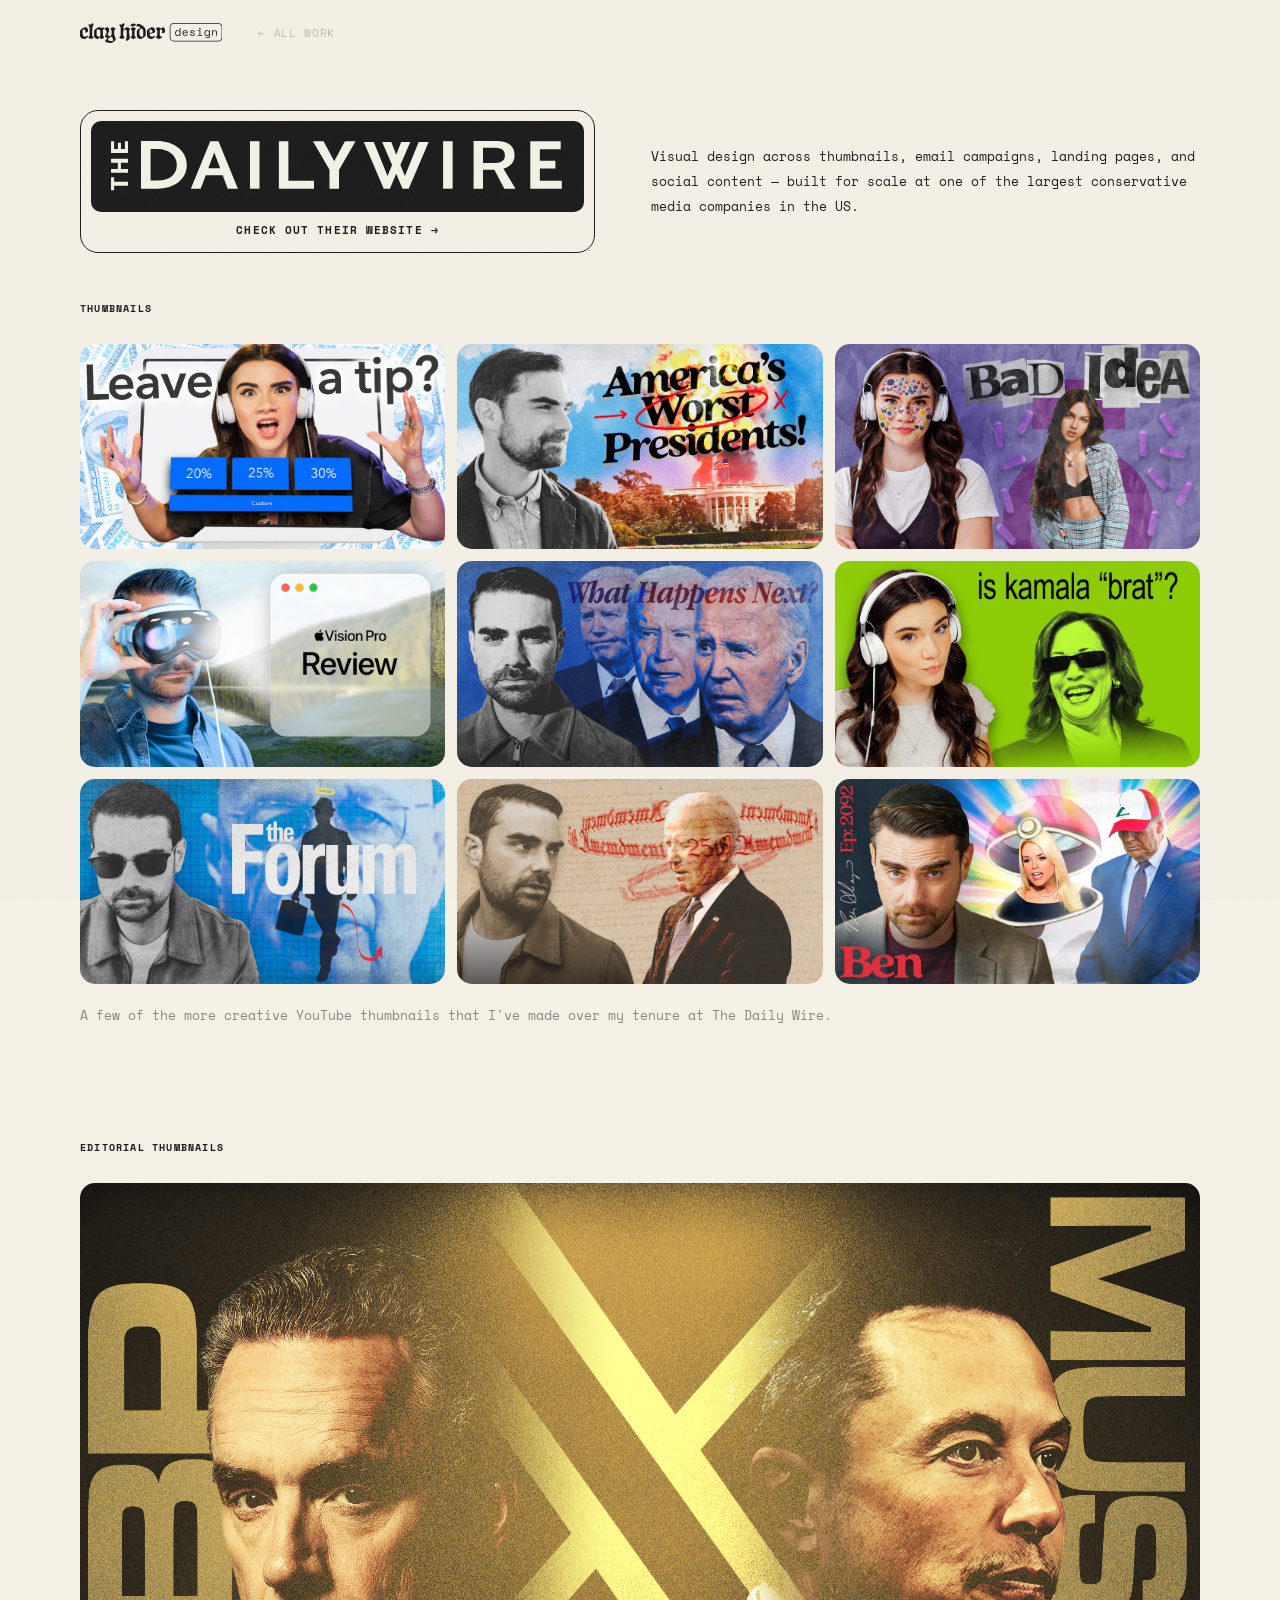
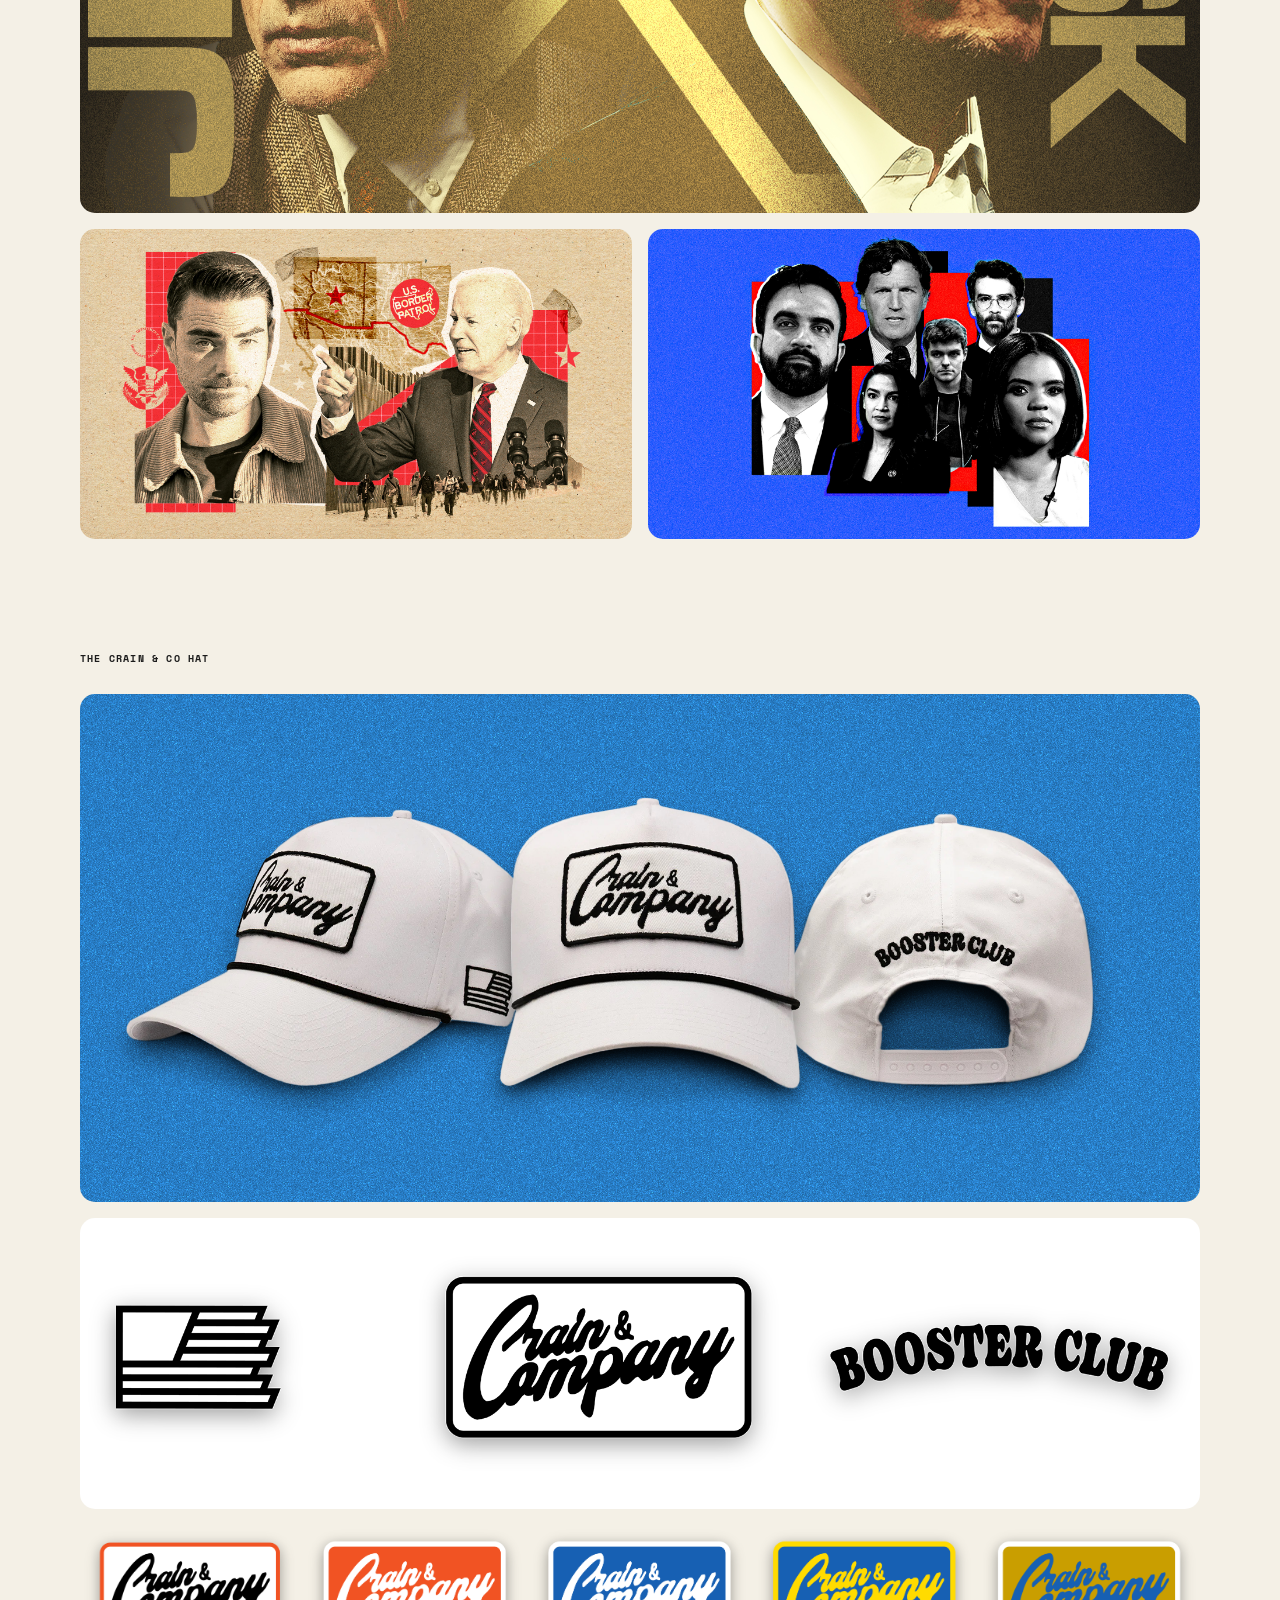
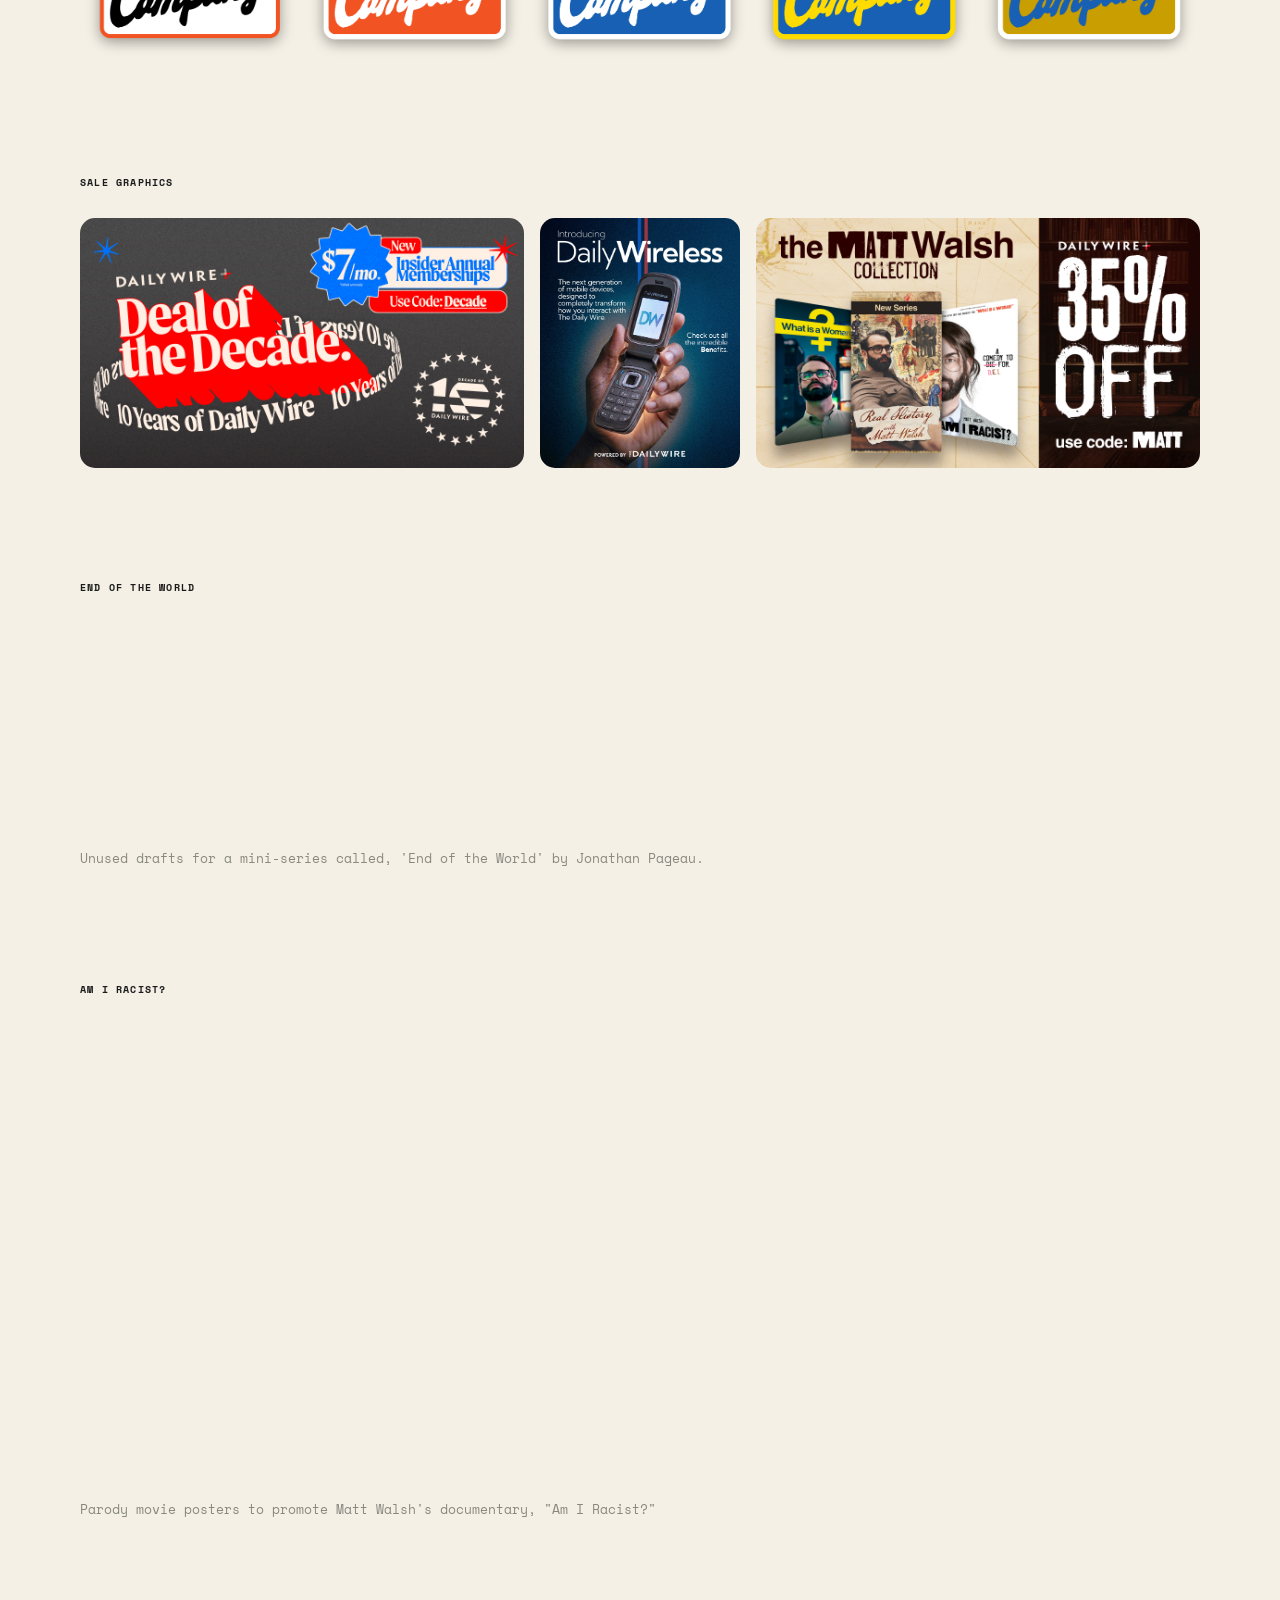
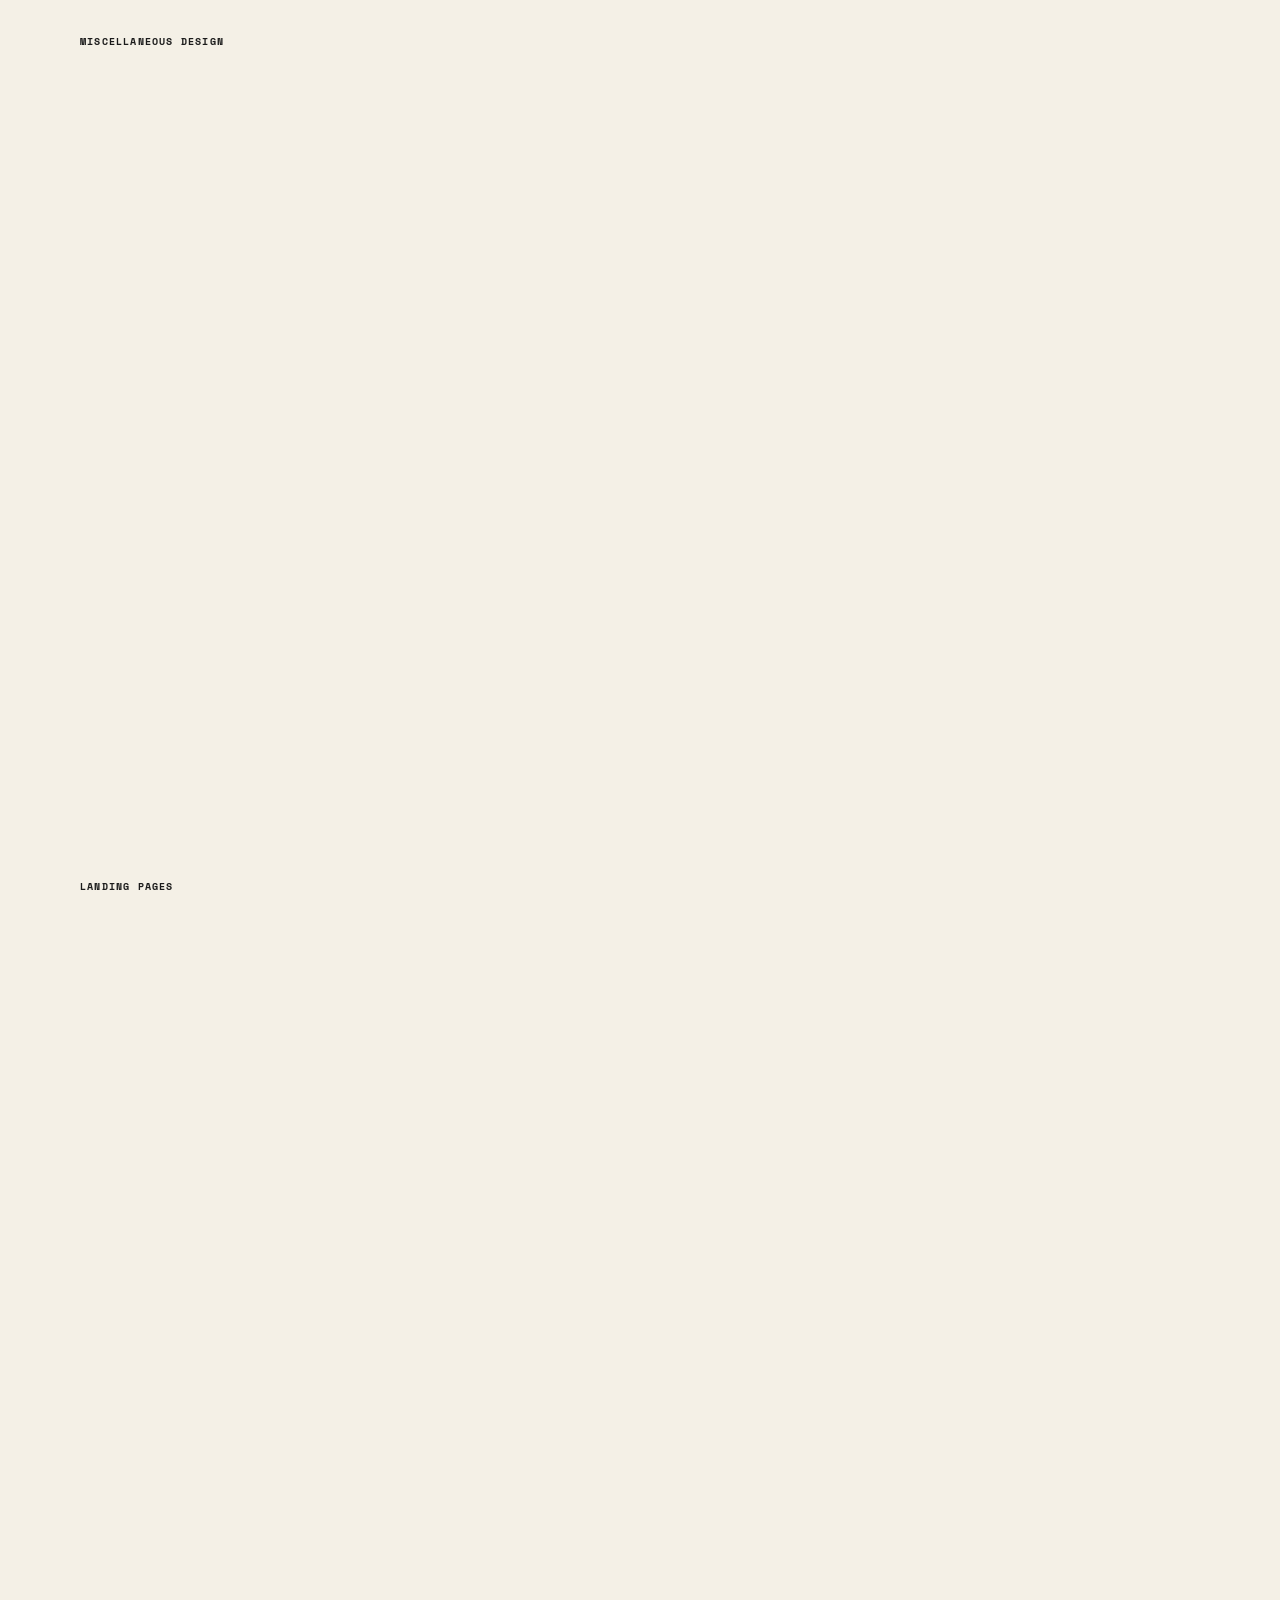
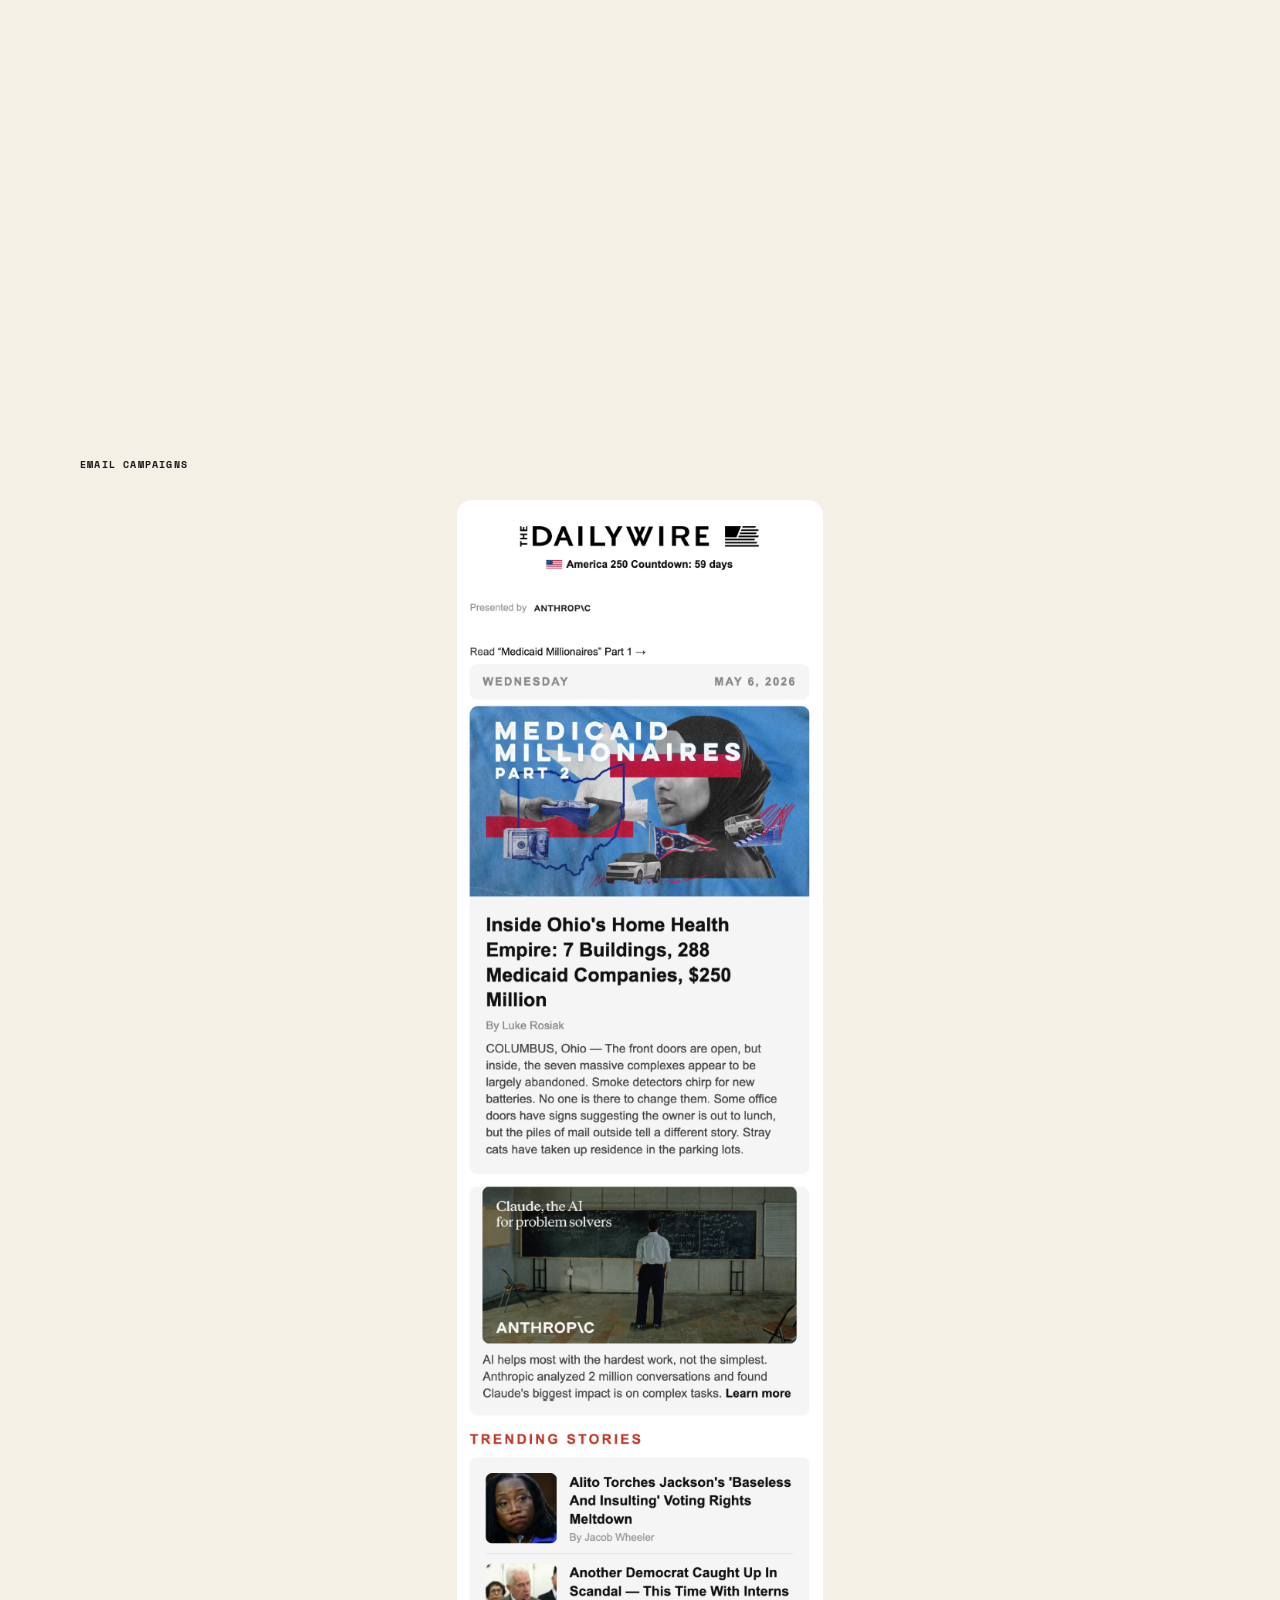
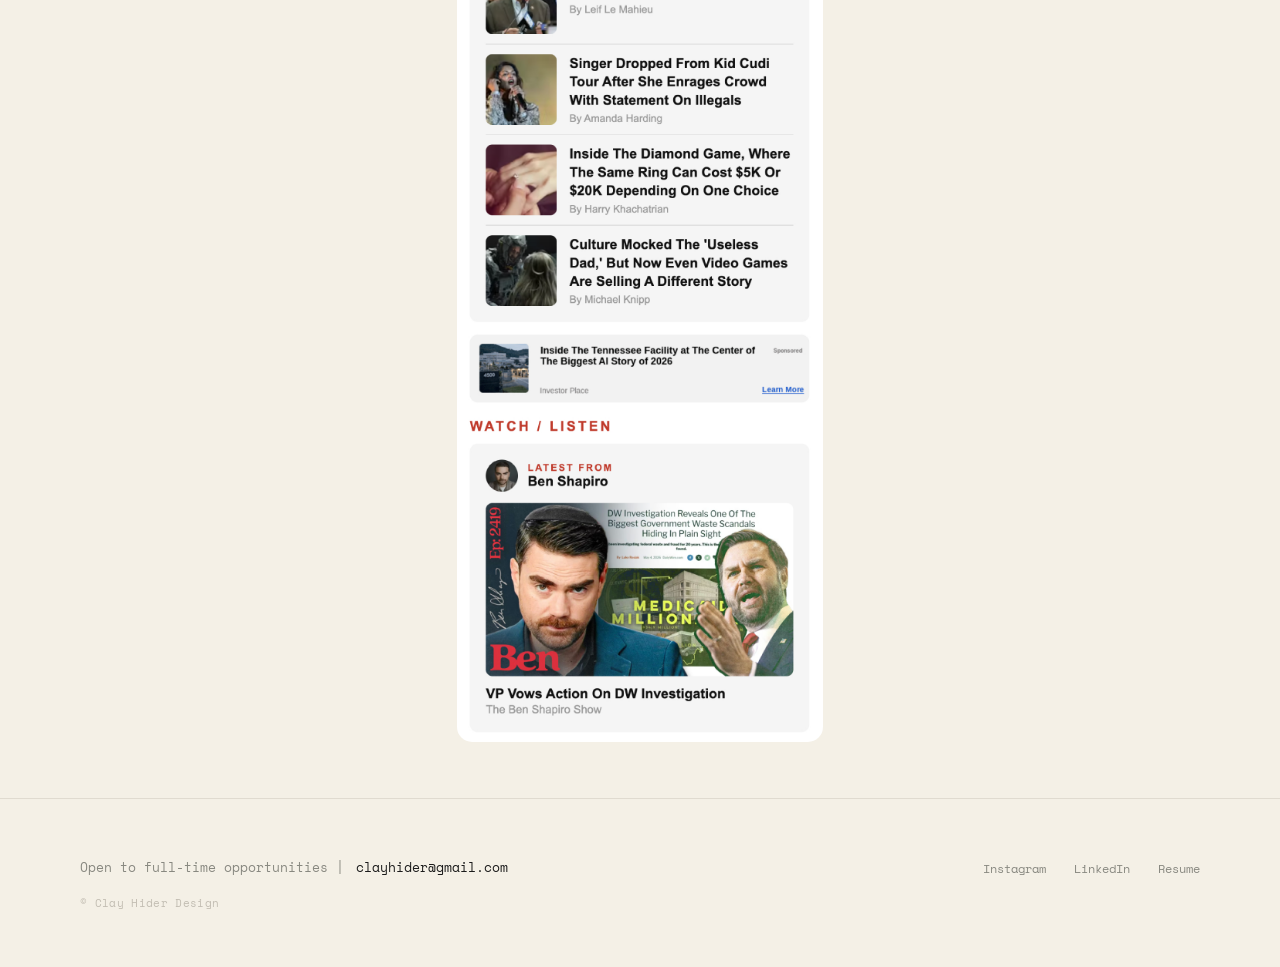
==== commit 3edb749d: "5/15 Evening Edits" ====
--- a/Daily-Wire/index.html
+++ b/Daily-Wire/index.html
@@ -5,7 +5,7 @@
   <meta name="viewport" content="width=device-width, initial-scale=1.0">
   <title>The Daily Wire — clay hider design</title>
   <link rel="icon" href="../chdesign/chdesign-favicon.svg" type="image/svg+xml">
-  <link rel="stylesheet" href="../style.css?v=82">
+  <link rel="stylesheet" href="../style.css?v=83">
 </head>
 <body class="dw-page">
 
--- a/style.css
+++ b/style.css
@@ -621,6 +621,22 @@
   font-size: 13px;
   color: var(--muted);
   line-height: 1.6;
+  display: flex;
+  align-items: center;
+  gap: 12px;
+  flex-wrap: wrap;
+}
+
+.footer-opps-pill {
+  display: inline-block;
+  background: var(--text);
+  color: var(--bg);
+  font-size: 11px;
+  font-weight: 700;
+  letter-spacing: 0.08em;
+  text-transform: uppercase;
+  padding: 6px 14px;
+  border-radius: 50px;
 }
 
 .footer-tagline a {
@@ -630,6 +646,12 @@
 }
 
 .footer-tagline a:hover { color: var(--muted); }
+
+.footer-bottom {
+  display: flex;
+  justify-content: space-between;
+  align-items: center;
+}
 
 .footer-links {
   display: flex;
@@ -647,6 +669,12 @@
 .footer-links a:hover { color: var(--text); }
 
 .footer-copy {
+  font-size: 11px;
+  color: var(--placeholder-dark);
+  letter-spacing: 0.03em;
+}
+
+.footer-built {
   font-size: 11px;
   color: var(--placeholder-dark);
   letter-spacing: 0.03em;
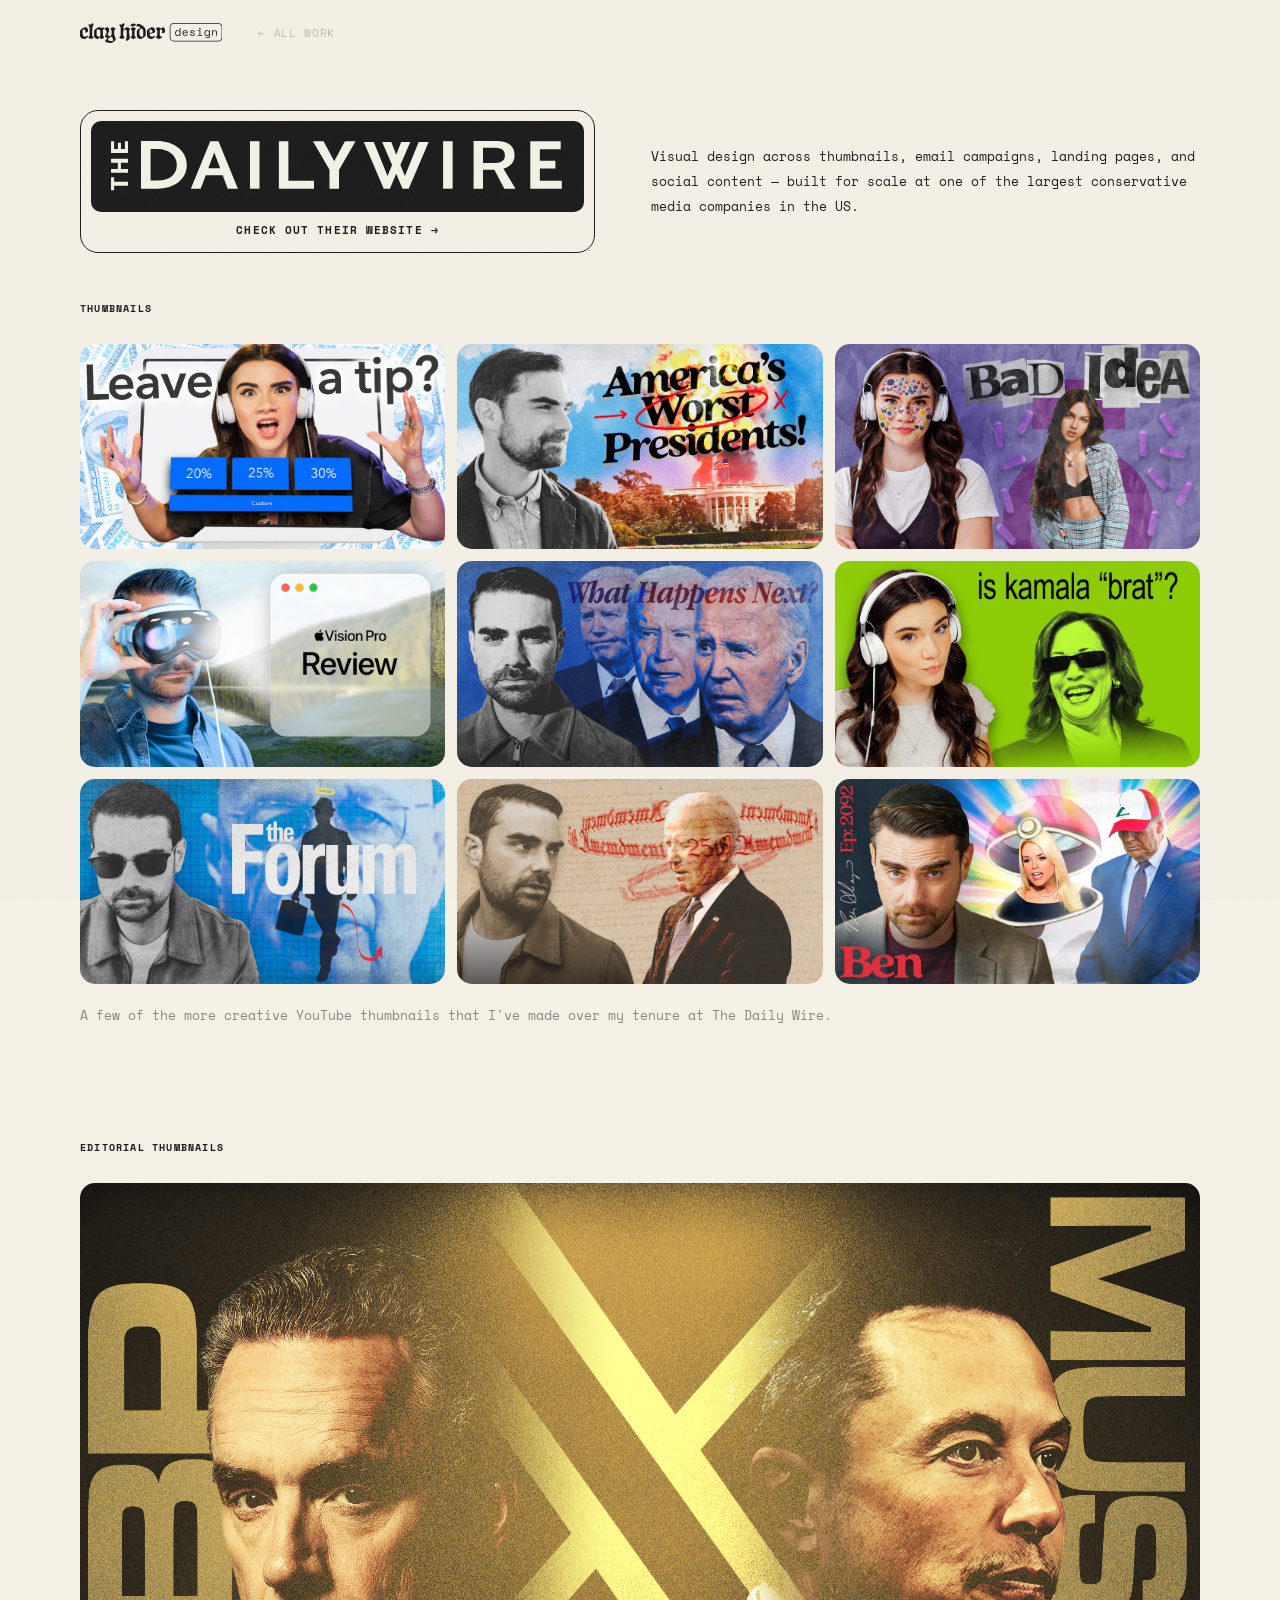
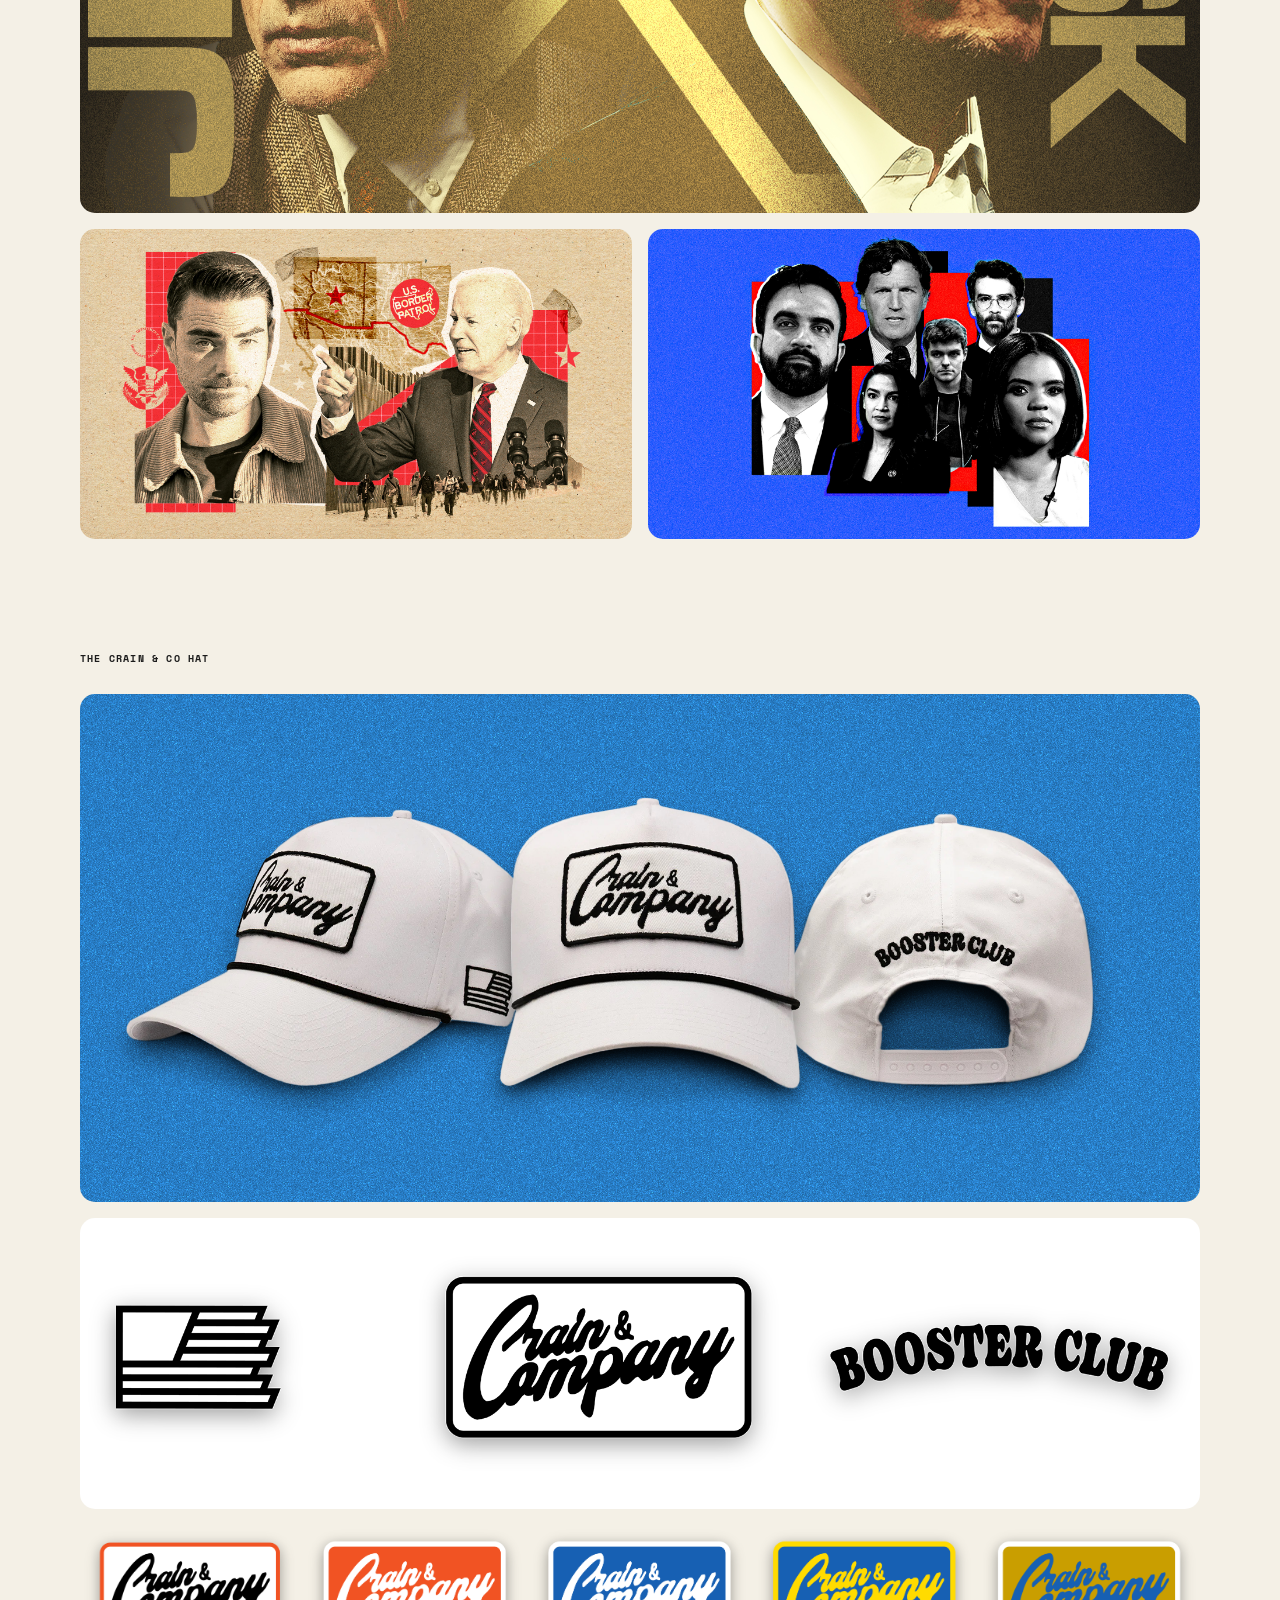
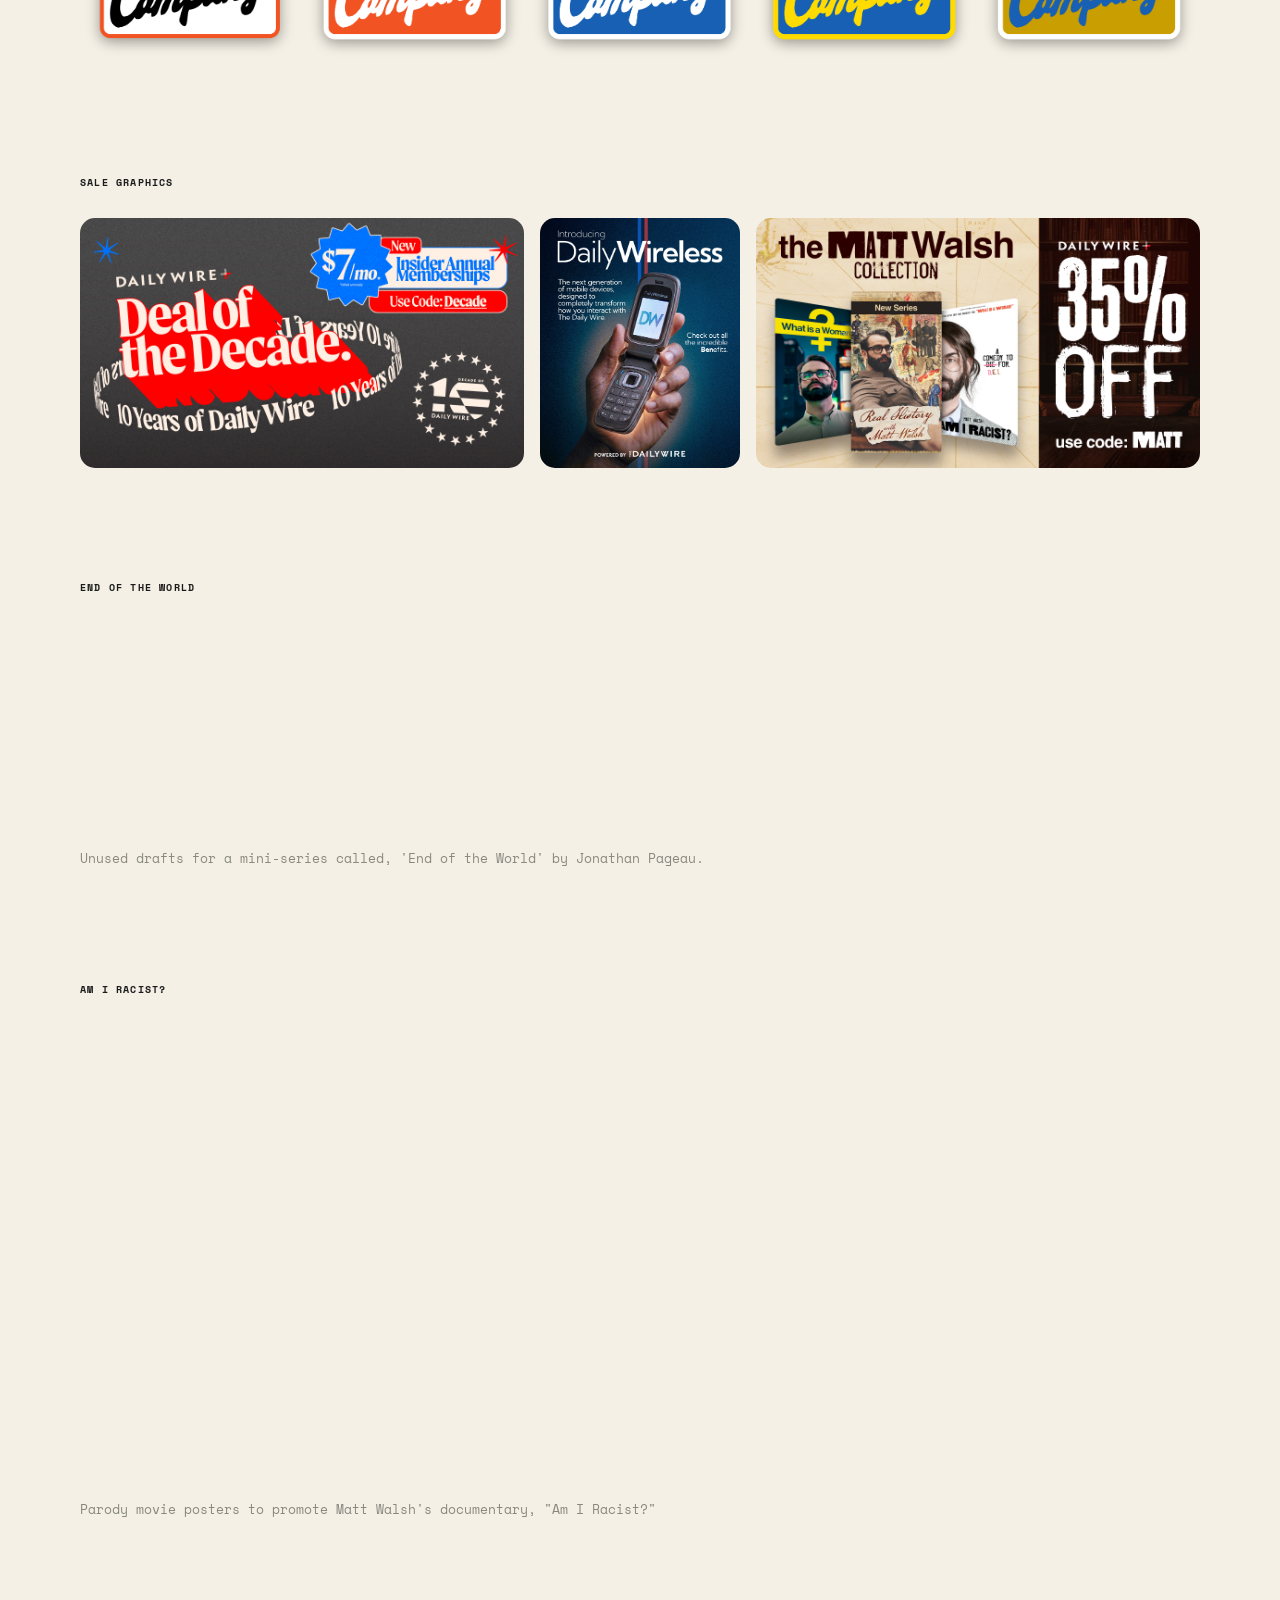
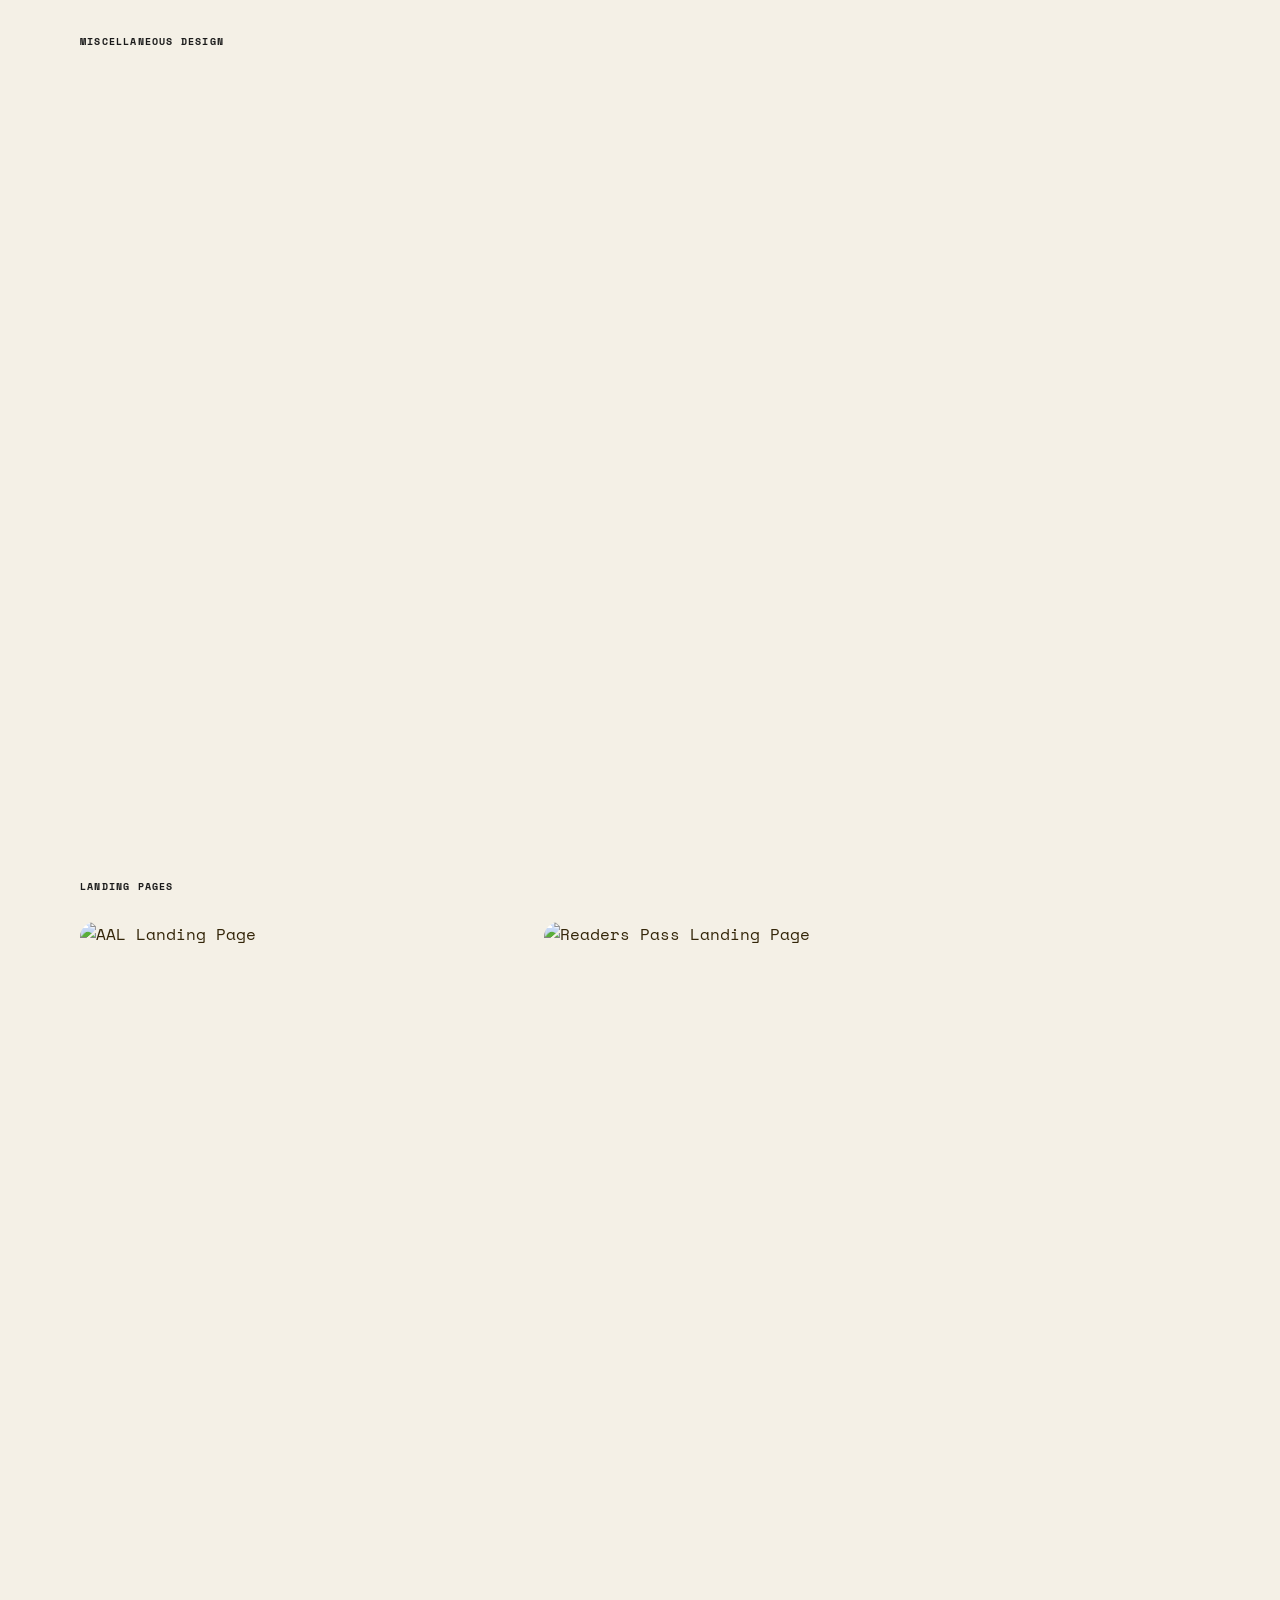
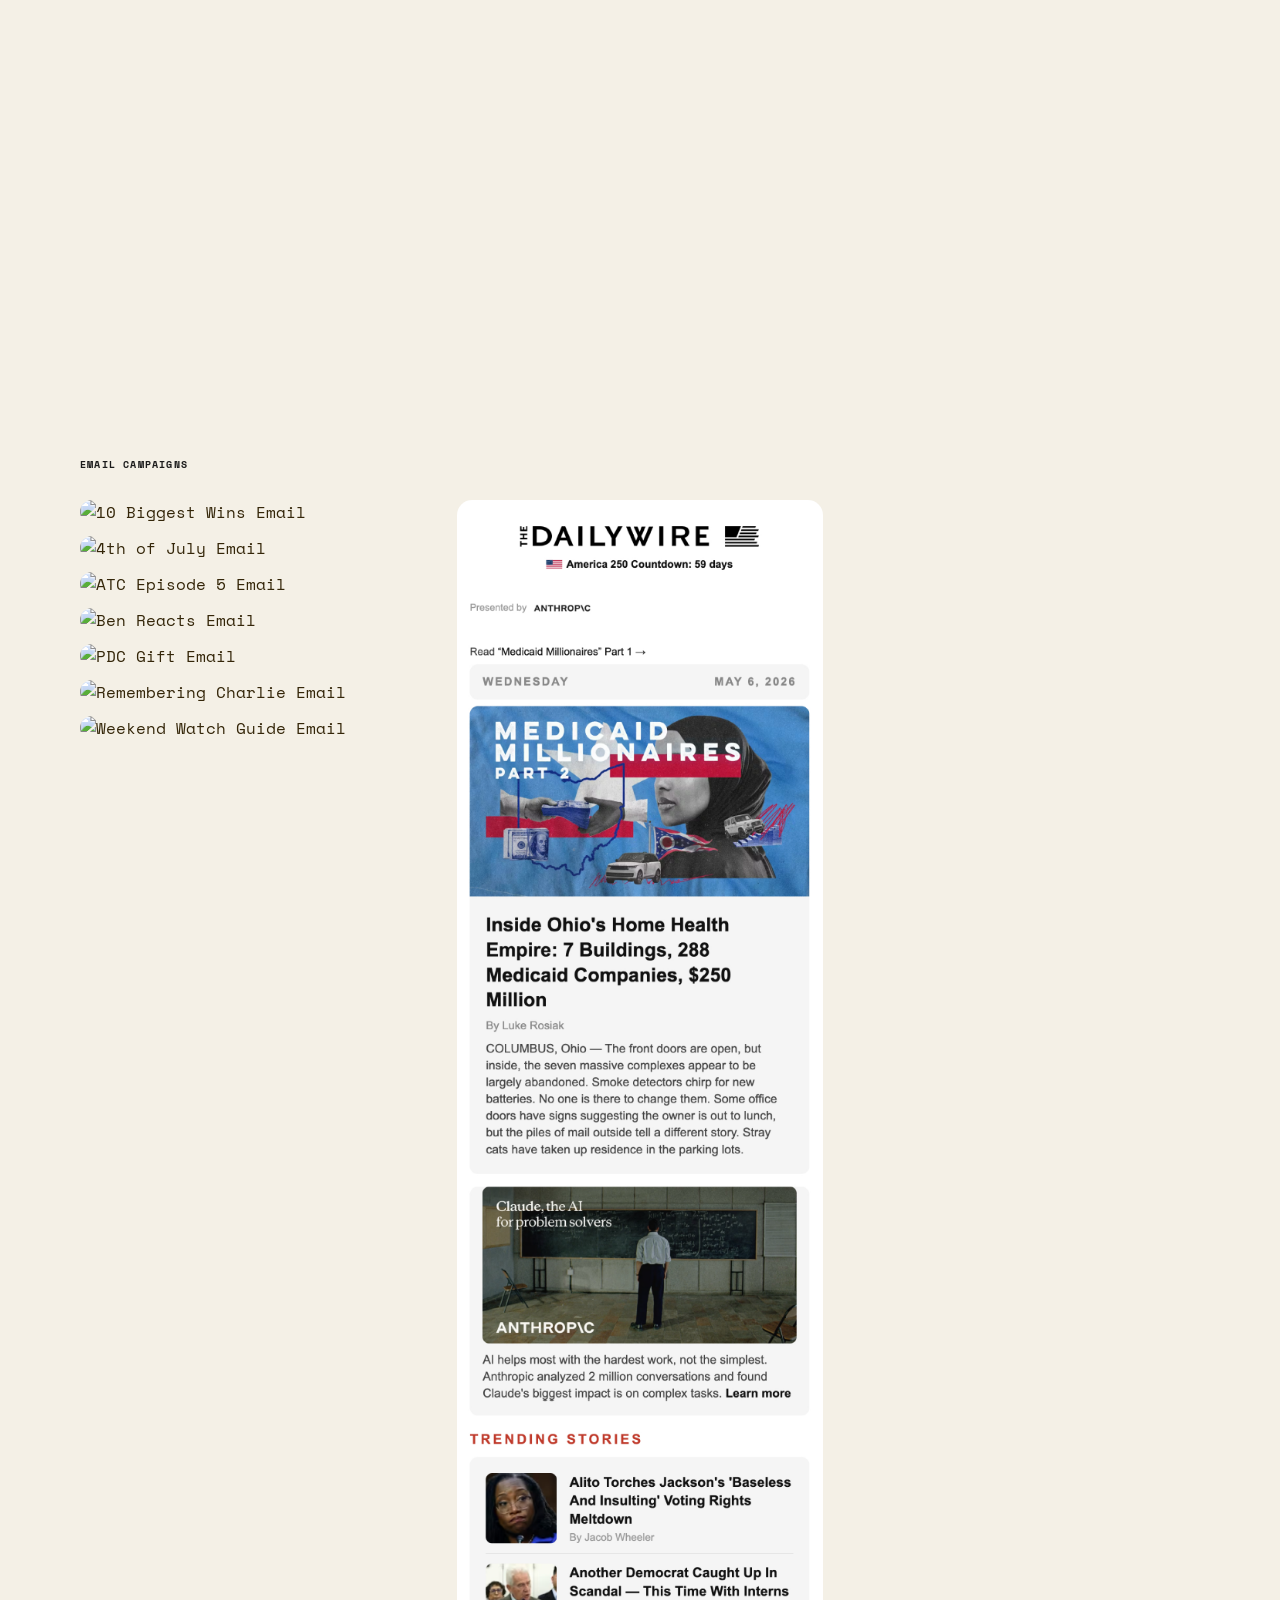
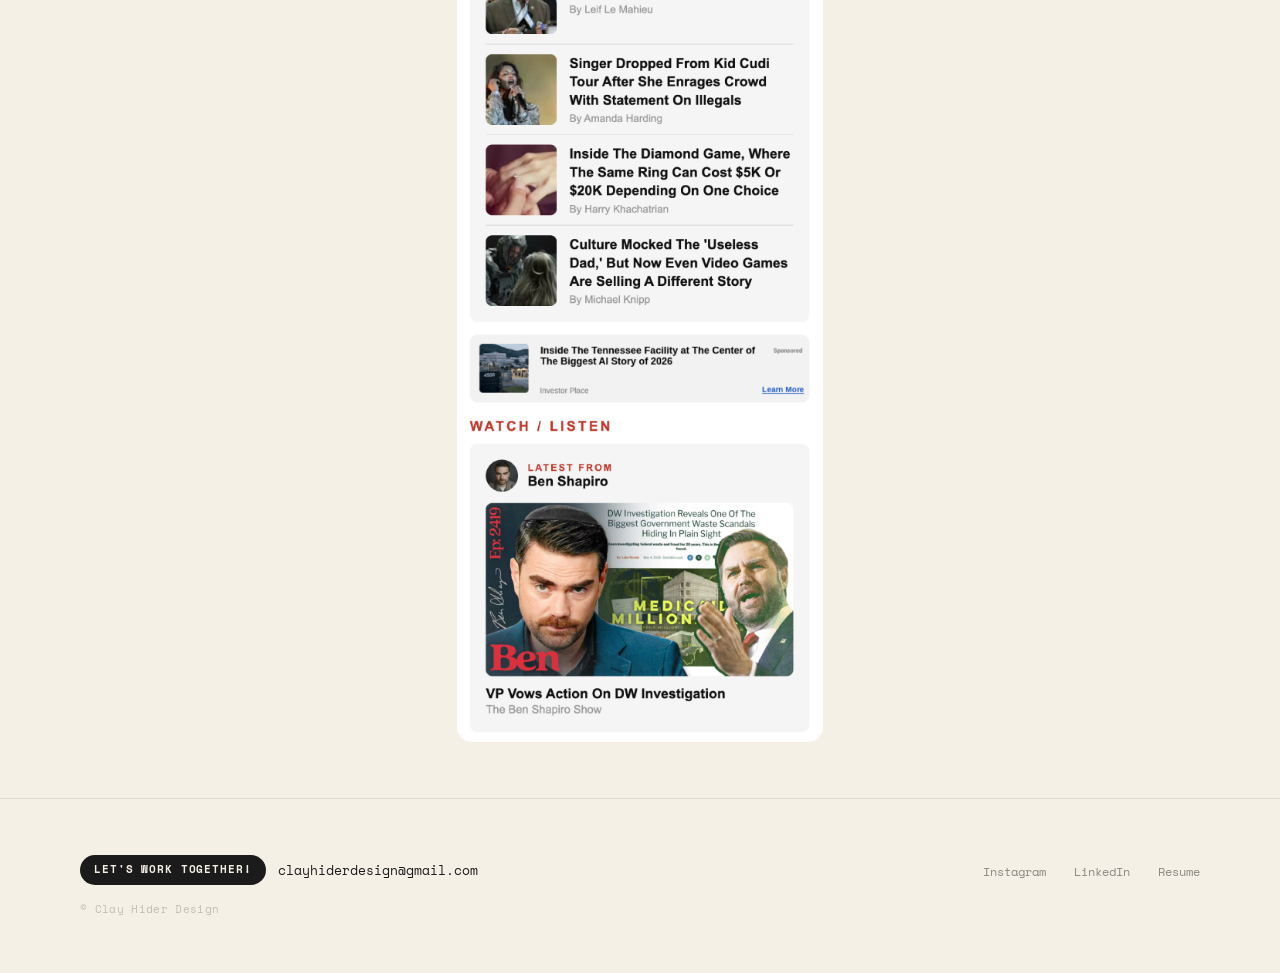
==== commit 1d83bc52: "oct commits" ====
--- a/Daily-Wire/index.html
+++ b/Daily-Wire/index.html
@@ -5,7 +5,7 @@
   <meta name="viewport" content="width=device-width, initial-scale=1.0">
   <title>The Daily Wire — clay hider design</title>
   <link rel="icon" href="../chdesign/chdesign-favicon.svg" type="image/svg+xml">
-  <link rel="stylesheet" href="../style.css?v=83">
+  <link rel="stylesheet" href="../style.css?v=84">
 </head>
 <body class="dw-page">
 
@@ -230,7 +230,7 @@
   <footer>
     <div class="container">
       <div class="footer-top">
-        <p class="footer-tagline">Open to full-time opportunities  |  <a href="mailto:clayhider@gmail.com">clayhider@gmail.com</a></p>
+        <p class="footer-tagline"><span class="footer-opps-pill">Let's work together!</span>  <a href="mailto:clayhiderdesign@gmail.com">clayhiderdesign@gmail.com</a></p>
         <ul class="footer-links">
           <li><a href="https://www.instagram.com/clayhider/" target="_blank" rel="noopener">Instagram</a></li>
           <li><a href="https://www.linkedin.com/in/clay-hider" target="_blank" rel="noopener">LinkedIn</a></li>
--- a/style.css
+++ b/style.css
@@ -1575,6 +1575,7 @@
 .hc-card:nth-child(7) { animation-delay: 0.83s; }
 .hc-card:nth-child(8) { animation-delay: 0.97s; }
 
+
 .reveal {
   opacity: 0;
   transform: translateY(18px);
@@ -1660,3 +1661,4 @@
   }
 }
 
+
